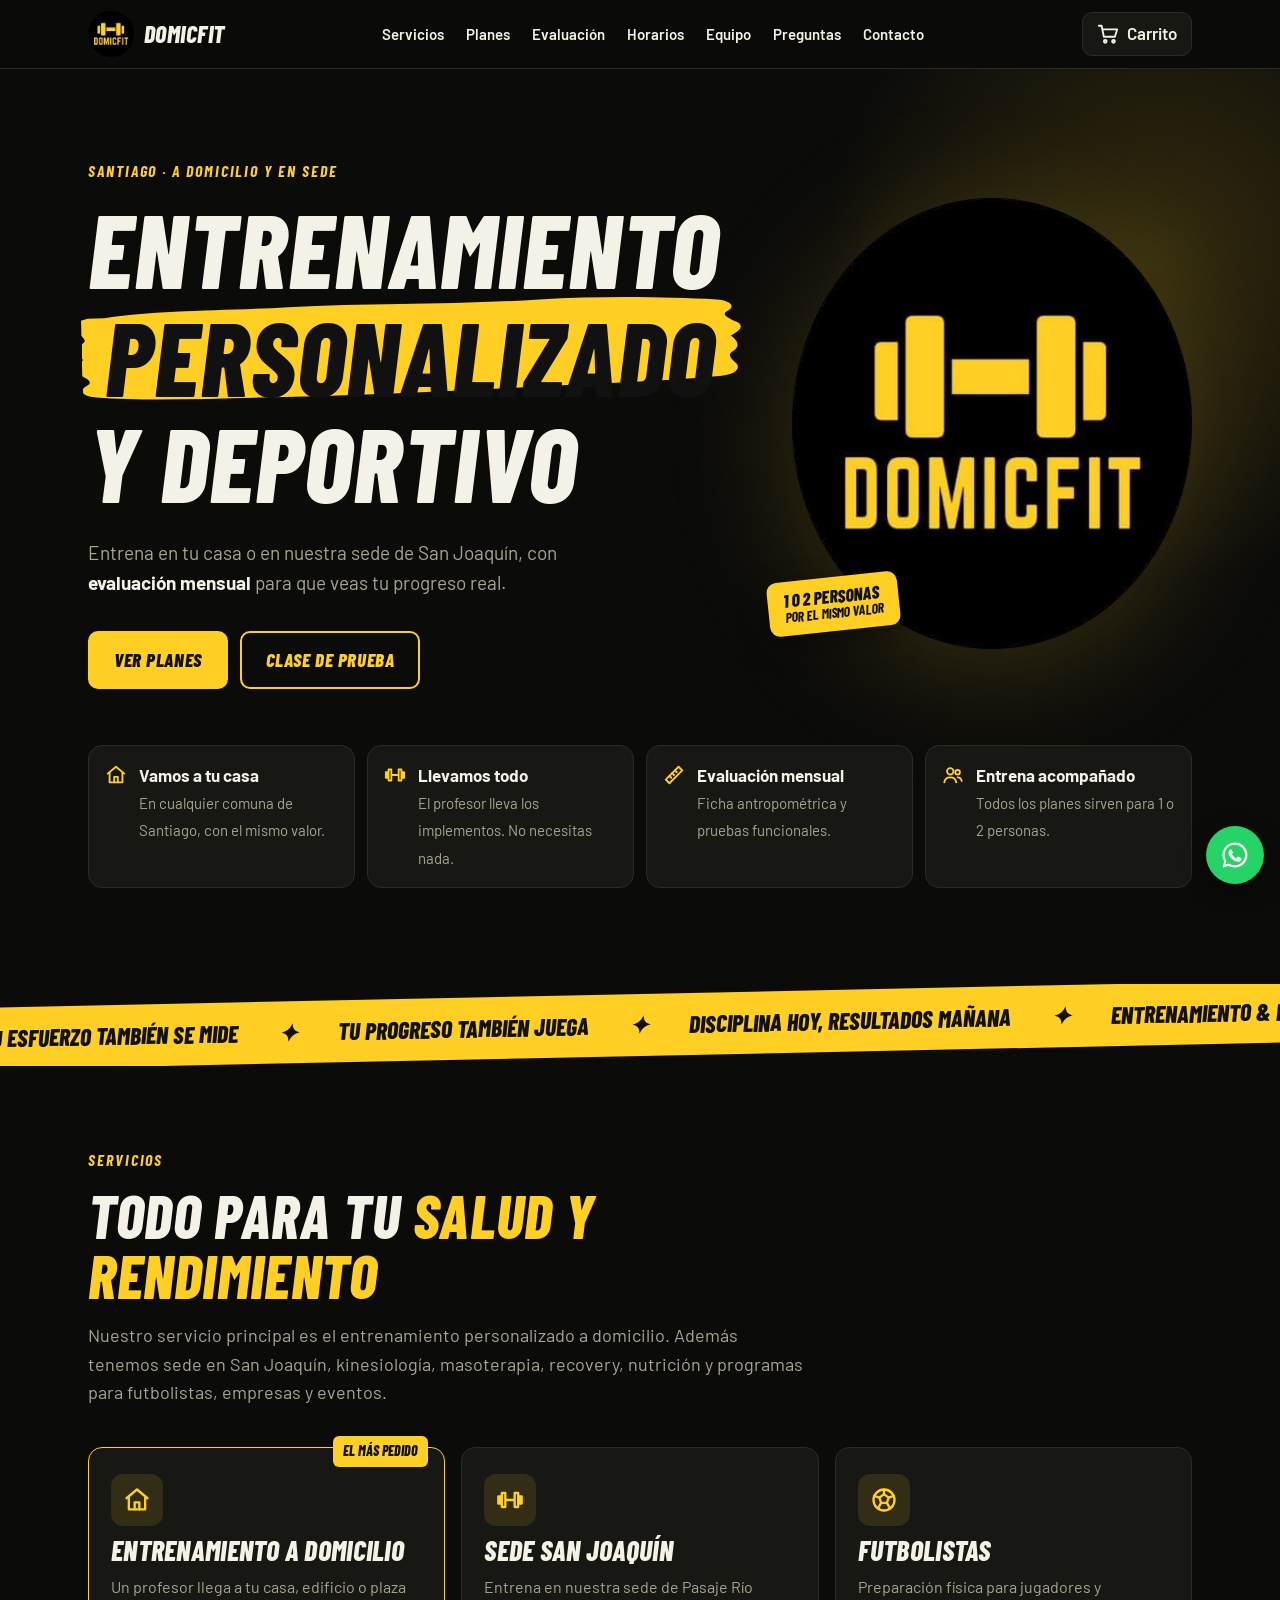
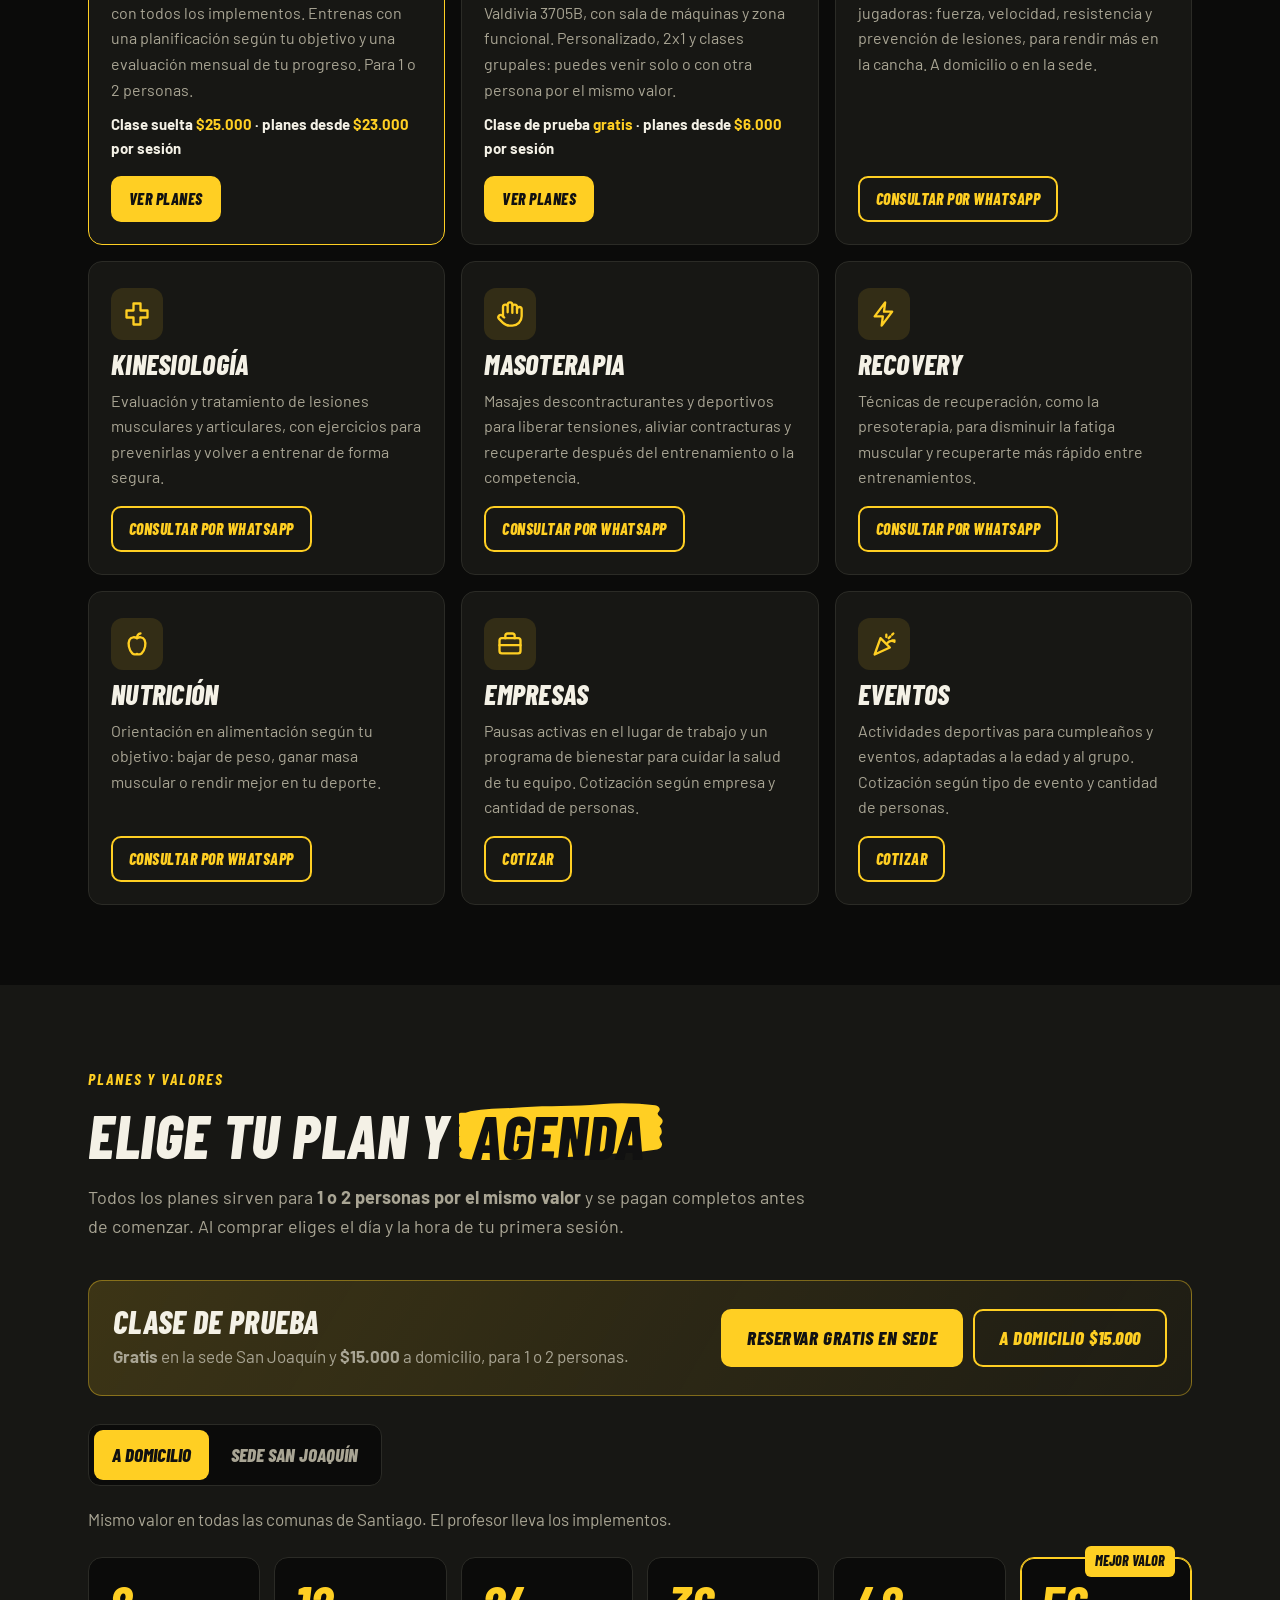
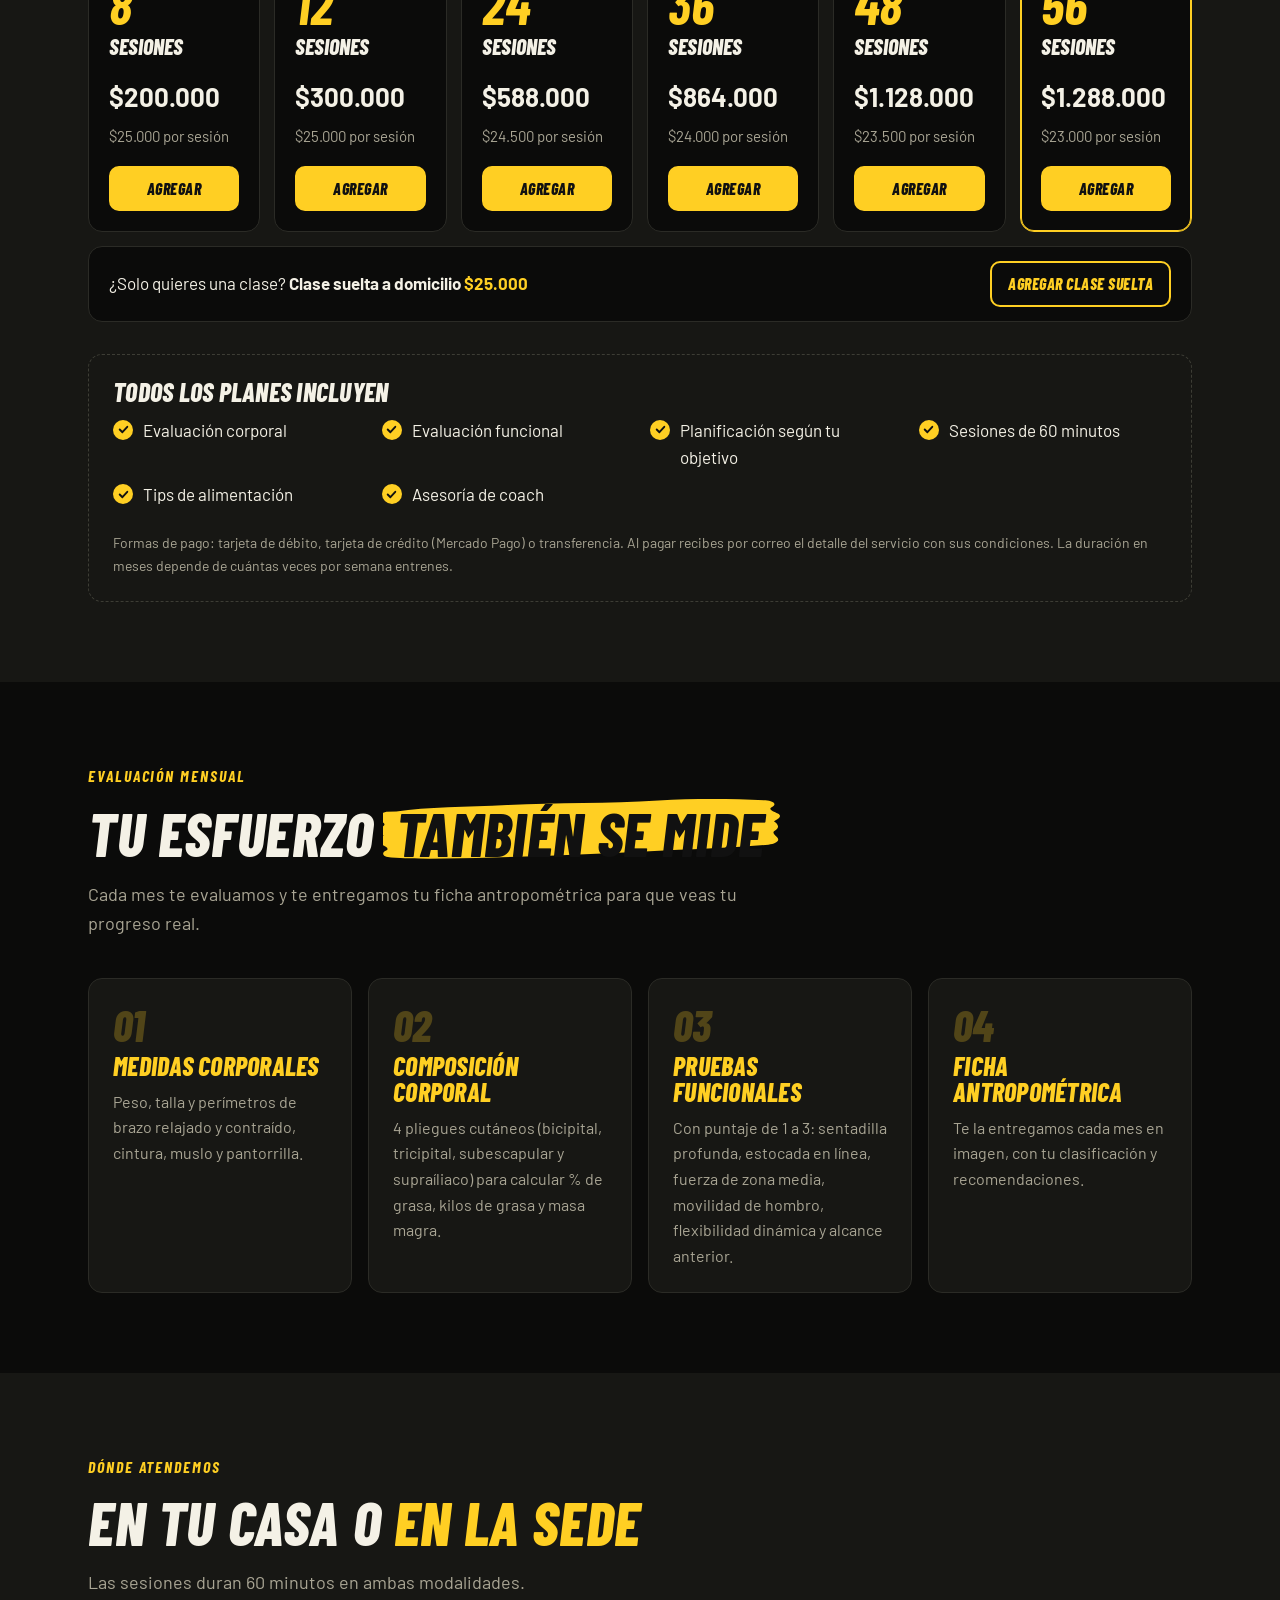
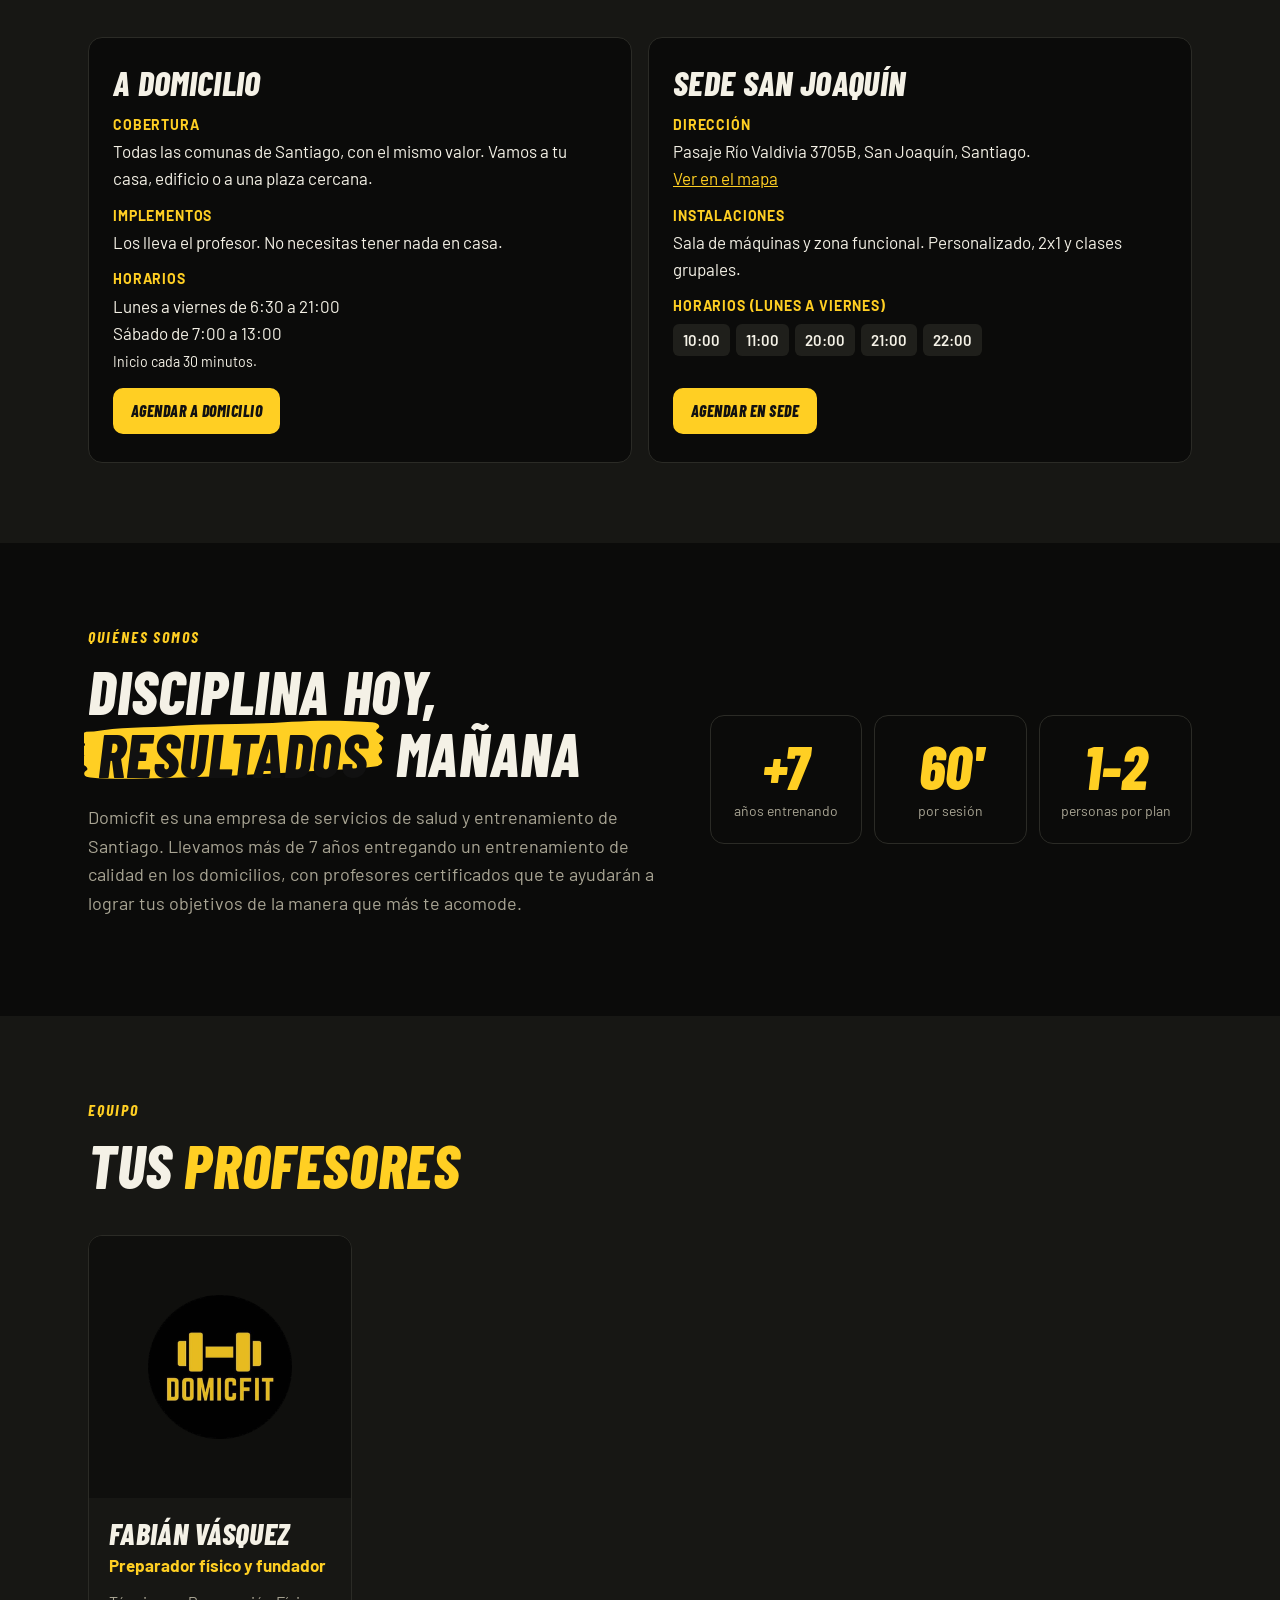
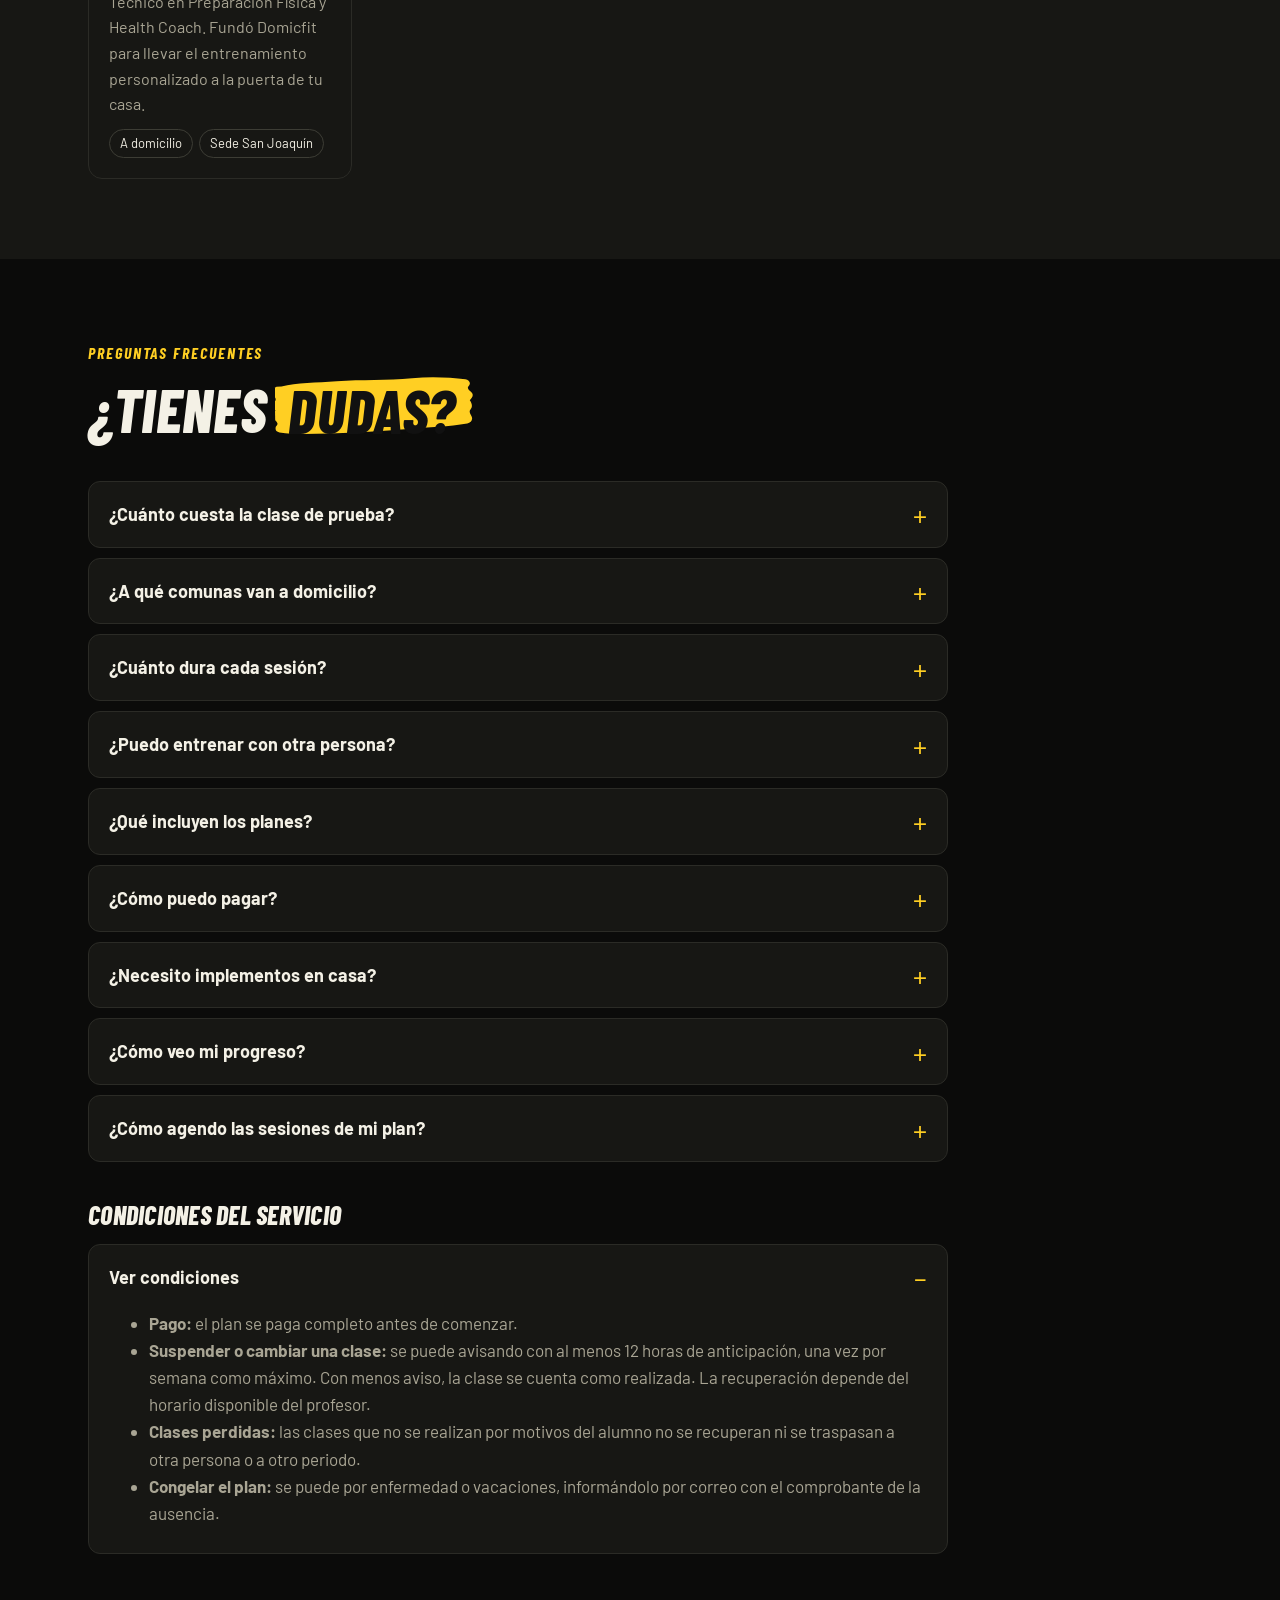
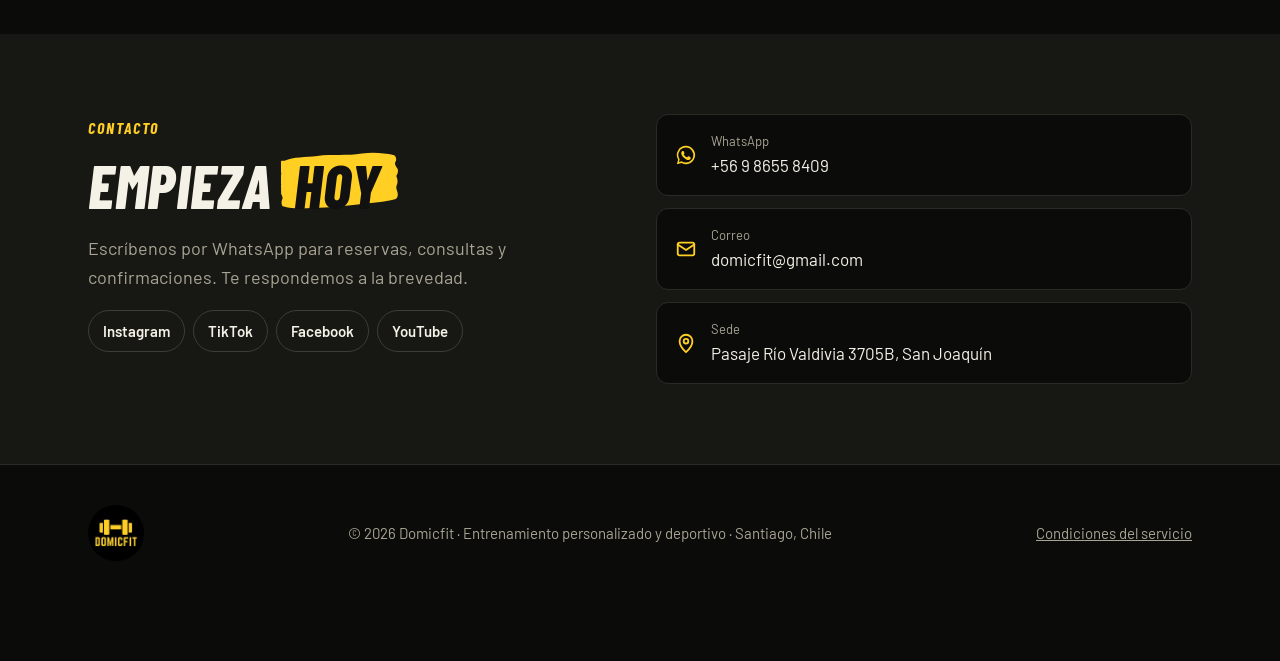
==== public/index.html @ 8cd6d562 "Página web de Domicfit con carrito, agenda y pagos - Página de una sección: servicios, planes y valo" ====
<!doctype html>
<html lang="es">
<head>
  <meta charset="utf-8">
  <meta name="viewport" content="width=device-width, initial-scale=1">
  <title>Domicfit | Entrenamiento personalizado a domicilio en Santiago</title>
  <meta name="description" content="Entrenamiento personalizado y deportivo a domicilio en todas las comunas de Santiago o en nuestra sede de San Joaquín. Planes para 1 o 2 personas con evaluación mensual.">
  <meta name="theme-color" content="#0B0B0A">
  <link rel="icon" type="image/png" href="assets/img/favicon.png">
  <link rel="apple-touch-icon" href="assets/img/apple-touch-icon.png">
  <meta property="og:type" content="website">
  <meta property="og:title" content="Domicfit | Entrenamiento personalizado y deportivo">
  <meta property="og:description" content="Entrena en tu casa o en nuestra sede de San Joaquín, con evaluación mensual para que veas tu progreso real.">
  <meta property="og:image" content="https://www.domicfit.cl/assets/img/logo-domicfit.png">
  <meta property="og:url" content="https://www.domicfit.cl/">
  <link rel="preconnect" href="https://fonts.googleapis.com">
  <link rel="preconnect" href="https://fonts.gstatic.com" crossorigin>
  <link href="https://fonts.googleapis.com/css2?family=Barlow+Condensed:ital,wght@1,700;1,800&family=Barlow:wght@400;500;600;700&display=swap" rel="stylesheet">
  <link rel="stylesheet" href="assets/css/styles.css">
</head>
<body>
<!-- Íconos -->
<svg width="0" height="0" style="position:absolute" aria-hidden="true">
  <defs>
    <symbol id="i-casa" viewBox="0 0 24 24" fill="none" stroke="currentColor" stroke-width="2" stroke-linecap="round" stroke-linejoin="round"><path d="M3 10.5 12 3l9 7.5"/><path d="M5 9v11h14V9"/><path d="M10 20v-6h4v6"/></symbol>
    <symbol id="i-sede" viewBox="0 0 24 24" fill="none" stroke="currentColor" stroke-width="2" stroke-linecap="round" stroke-linejoin="round"><path d="M2 9h2v6H2zM20 9h2v6h-2zM5 6h3v12H5zM16 6h3v12h-3zM8 12h8"/></symbol>
    <symbol id="i-balon" viewBox="0 0 24 24" fill="none" stroke="currentColor" stroke-width="2" stroke-linecap="round" stroke-linejoin="round"><circle cx="12" cy="12" r="9"/><path d="m12 7 4 3-1.5 4.5h-5L8 10z"/><path d="M12 3v4M16 10l4.5-1.5M14.5 14.5 17 19M9.5 14.5 7 19M8 10 3.5 8.5"/></symbol>
    <symbol id="i-kine" viewBox="0 0 24 24" fill="none" stroke="currentColor" stroke-width="2" stroke-linecap="round" stroke-linejoin="round"><path d="M9 3h6v6h6v6h-6v6H9v-6H3V9h6z"/></symbol>
    <symbol id="i-mano" viewBox="0 0 24 24" fill="none" stroke="currentColor" stroke-width="2" stroke-linecap="round" stroke-linejoin="round"><path d="M18 11V6a2 2 0 0 0-4 0v5M14 10V4a2 2 0 0 0-4 0v6M10 10.5V6a2 2 0 0 0-4 0v8"/><path d="M18 8a2 2 0 1 1 4 0v6a8 8 0 0 1-8 8h-2c-2.8 0-4.5-.9-6-2.4l-3.6-3.6a2 2 0 0 1 2.8-2.8L7 15"/></symbol>
    <symbol id="i-rayo" viewBox="0 0 24 24" fill="none" stroke="currentColor" stroke-width="2" stroke-linecap="round" stroke-linejoin="round"><path d="M13 2 4 14h7l-1 8 9-12h-7z"/></symbol>
    <symbol id="i-manzana" viewBox="0 0 24 24" fill="none" stroke="currentColor" stroke-width="2" stroke-linecap="round" stroke-linejoin="round"><path d="M12 7c-1.5-1-5-1.5-6.5 1.5S5 17 8 20c1.5 1.5 2.5 1 4 .5 1.5.5 2.5 1 4-.5 3-3 4-8.5 2.5-11.5S13.5 6 12 7z"/><path d="M12 7c0-2 1-4 3-4"/></symbol>
    <symbol id="i-maletin" viewBox="0 0 24 24" fill="none" stroke="currentColor" stroke-width="2" stroke-linecap="round" stroke-linejoin="round"><rect x="3" y="7" width="18" height="13" rx="2"/><path d="M8 7V5a2 2 0 0 1 2-2h4a2 2 0 0 1 2 2v2M3 13h18"/></symbol>
    <symbol id="i-fiesta" viewBox="0 0 24 24" fill="none" stroke="currentColor" stroke-width="2" stroke-linecap="round" stroke-linejoin="round"><path d="M4 21 9 7l8 8z"/><path d="M14 4v2M19 9h2M17.5 5.5 16 7M20 3l-1 1M15 11c2-2 4-2 6-1"/></symbol>
    <symbol id="i-regla" viewBox="0 0 24 24" fill="none" stroke="currentColor" stroke-width="2" stroke-linecap="round" stroke-linejoin="round"><path d="M3 17 17 3l4 4L7 21z"/><path d="m7 13 2 2M10 10l2 2M13 7l2 2"/></symbol>
    <symbol id="i-personas" viewBox="0 0 24 24" fill="none" stroke="currentColor" stroke-width="2" stroke-linecap="round" stroke-linejoin="round"><circle cx="9" cy="8" r="3.5"/><path d="M2.5 20c.5-3.5 3-5.5 6.5-5.5s6 2 6.5 5.5"/><circle cx="17" cy="9" r="2.5"/><path d="M17 14.5c2.5 0 4 1.5 4.5 4"/></symbol>
    <symbol id="i-carrito" viewBox="0 0 24 24" fill="none" stroke="currentColor" stroke-width="2" stroke-linecap="round" stroke-linejoin="round"><circle cx="9" cy="20" r="1.5"/><circle cx="18" cy="20" r="1.5"/><path d="M2 3h3l2.5 12h12L22 7H6"/></symbol>
    <symbol id="i-pin" viewBox="0 0 24 24" fill="none" stroke="currentColor" stroke-width="2" stroke-linecap="round" stroke-linejoin="round"><path d="M12 22s7-6.5 7-12a7 7 0 0 0-14 0c0 5.5 7 12 7 12z"/><circle cx="12" cy="10" r="2.5"/></symbol>
    <symbol id="i-correo" viewBox="0 0 24 24" fill="none" stroke="currentColor" stroke-width="2" stroke-linecap="round" stroke-linejoin="round"><rect x="3" y="5" width="18" height="14" rx="2"/><path d="m3 7 9 6 9-6"/></symbol>
    <symbol id="i-whatsapp" viewBox="0 0 24 24" fill="currentColor"><path d="M12 2a10 10 0 0 0-8.6 15.1L2 22l5-1.3A10 10 0 1 0 12 2zm0 18.2c-1.6 0-3.1-.4-4.4-1.2l-.3-.2-3 .8.8-2.9-.2-.3A8.2 8.2 0 1 1 12 20.2zm4.5-6.1c-.2-.1-1.5-.7-1.7-.8-.2-.1-.4-.1-.6.1l-.8 1c-.1.2-.3.2-.5.1a6.7 6.7 0 0 1-3.3-2.9c-.2-.4.2-.4.7-1.3.1-.2 0-.3 0-.4l-.8-1.8c-.2-.5-.4-.4-.6-.4h-.5c-.2 0-.4.1-.7.3-.2.3-.9.9-.9 2.2s.9 2.5 1 2.7c.1.2 1.8 2.8 4.4 3.9 1.6.7 2.3.8 3.1.6.5-.1 1.5-.6 1.7-1.2.2-.6.2-1.1.2-1.2-.1-.1-.3-.2-.5-.3z"/></symbol>
    <symbol id="i-menu" viewBox="0 0 24 24" fill="none" stroke="currentColor" stroke-width="2" stroke-linecap="round"><path d="M4 7h16M4 12h16M4 17h16"/></symbol>
  </defs>
</svg>

<header class="cabecera">
  <div class="contenedor cabecera__fila">
    <a href="#inicio" class="marca" aria-label="Domicfit, ir al inicio">
      <img src="assets/img/logo-domicfit-240.png" alt="" width="46" height="46">
      <span>DOMICFIT</span>
    </a>
    <nav class="menu" aria-label="Principal">
      <a href="#servicios">Servicios</a>
      <a href="#planes">Planes</a>
      <a href="#evaluacion">Evaluación</a>
      <a href="#horarios">Horarios</a>
      <a href="#equipo">Equipo</a>
      <a href="#preguntas">Preguntas</a>
      <a href="#contacto">Contacto</a>
    </nav>
    <div class="cabecera__acciones">
      <button class="boton-carrito" type="button" data-abrir-carrito aria-label="Abrir carrito">
        <svg class="icono"><use href="#i-carrito"/></svg>
        <span class="texto-carrito">Carrito</span>
        <span class="contador" data-contador hidden>0</span>
      </button>
      <button class="boton-menu" type="button" aria-label="Abrir menú" aria-expanded="false" aria-controls="menu-movil" data-boton-menu>
        <svg class="icono"><use href="#i-menu"/></svg>
      </button>
    </div>
  </div>
  <nav class="menu-movil" id="menu-movil" aria-label="Principal móvil">
    <a href="#servicios">Servicios</a>
    <a href="#planes">Planes y valores</a>
    <a href="#evaluacion">Evaluación mensual</a>
    <a href="#horarios">Dónde y horarios</a>
    <a href="#equipo">Equipo</a>
    <a href="#preguntas">Preguntas frecuentes</a>
    <a href="#contacto">Contacto</a>
  </nav>
</header>

<main>
  <!-- ============ PORTADA ============ -->
  <section class="portada" id="inicio">
    <div class="contenedor">
      <div class="portada__grid">
        <div>
          <span class="antetitulo">Santiago · A domicilio y en sede</span>
          <h1>
            <span class="linea">Entrenamiento</span>
            <span class="linea"><span class="pincel">personalizado</span></span>
            <span class="linea">y deportivo</span>
          </h1>
          <p class="portada__texto">Entrena en tu casa o en nuestra sede de San Joaquín, con <strong>evaluación mensual</strong> para que veas tu progreso real.</p>
          <div class="portada__botones">
            <a href="#planes" class="boton">Ver planes</a>
            <a href="#prueba" class="boton boton--borde">Clase de prueba</a>
          </div>
        </div>
        <div class="portada__logo">
          <img src="assets/img/logo-domicfit.png" alt="Logo Domicfit" width="451" height="451">
          <div class="portada__sello">1 o 2 personas<small>por el mismo valor</small></div>
        </div>
      </div>

      <div class="ventajas">
        <div class="ventaja"><svg class="icono"><use href="#i-casa"/></svg><div><strong>Vamos a tu casa</strong><span>En cualquier comuna de Santiago, con el mismo valor.</span></div></div>
        <div class="ventaja"><svg class="icono"><use href="#i-sede"/></svg><div><strong>Llevamos todo</strong><span>El profesor lleva los implementos. No necesitas nada.</span></div></div>
        <div class="ventaja"><svg class="icono"><use href="#i-regla"/></svg><div><strong>Evaluación mensual</strong><span>Ficha antropométrica y pruebas funcionales.</span></div></div>
        <div class="ventaja"><svg class="icono"><use href="#i-personas"/></svg><div><strong>Entrena acompañado</strong><span>Todos los planes sirven para 1 o 2 personas.</span></div></div>
      </div>
    </div>
  </section>

  <div class="cinta-envoltura" aria-hidden="true"><div class="cinta">
    <div class="cinta__pista">
      <span>Tu esfuerzo también se mide</span><span>Tu progreso también juega</span><span>Disciplina hoy, resultados mañana</span><span>Entrenamiento &amp; Recovery</span>
      <span>Tu esfuerzo también se mide</span><span>Tu progreso también juega</span><span>Disciplina hoy, resultados mañana</span><span>Entrenamiento &amp; Recovery</span>
    </div>
  </div></div>

  <!-- ============ SERVICIOS ============ -->
  <section class="seccion" id="servicios">
    <div class="contenedor">
      <div class="seccion__cabeza">
        <span class="antetitulo">Servicios</span>
        <h2>Todo para tu <span class="subrayado">salud y rendimiento</span></h2>
        <p>Nuestro servicio principal es el entrenamiento personalizado a domicilio. Además tenemos sede en San Joaquín, kinesiología, masoterapia, recovery, nutrición y programas para futbolistas, empresas y eventos.</p>
      </div>

      <div class="grid-servicios">
        <article class="servicio servicio--destacado">
          <span class="etiqueta">El más pedido</span>
          <div class="servicio__icono"><svg><use href="#i-casa"/></svg></div>
          <h3>Entrenamiento a domicilio</h3>
          <p>Un profesor llega a tu casa, edificio o plaza con todos los implementos. Entrenas con una planificación según tu objetivo y una evaluación mensual de tu progreso. Para 1 o 2 personas.</p>
          <div class="servicio__precio">Clase suelta <b>$25.000</b> · planes desde <b>$23.000</b> por sesión</div>
          <a href="#planes" class="boton boton--chico" data-ir-pestana="domicilio">Ver planes</a>
        </article>
        <article class="servicio">
          <div class="servicio__icono"><svg><use href="#i-sede"/></svg></div>
          <h3>Sede San Joaquín</h3>
          <p>Entrena en nuestra sede de Pasaje Río Valdivia 3705B, con sala de máquinas y zona funcional. Personalizado, 2x1 y clases grupales: puedes venir solo o con otra persona por el mismo valor.</p>
          <div class="servicio__precio">Clase de prueba <b>gratis</b> · planes desde <b>$6.000</b> por sesión</div>
          <a href="#planes" class="boton boton--chico" data-ir-pestana="sede">Ver planes</a>
        </article>
        <article class="servicio">
          <div class="servicio__icono"><svg><use href="#i-balon"/></svg></div>
          <h3>Futbolistas</h3>
          <p>Preparación física para jugadores y jugadoras: fuerza, velocidad, resistencia y prevención de lesiones, para rendir más en la cancha. A domicilio o en la sede.</p>
          <a class="boton boton--chico boton--borde" data-whatsapp="Hola Domicfit, quiero información del programa para futbolistas.">Consultar por WhatsApp</a>
        </article>
        <article class="servicio">
          <div class="servicio__icono"><svg><use href="#i-kine"/></svg></div>
          <h3>Kinesiología</h3>
          <p>Evaluación y tratamiento de lesiones musculares y articulares, con ejercicios para prevenirlas y volver a entrenar de forma segura.</p>
          <a class="boton boton--chico boton--borde" data-whatsapp="Hola Domicfit, quiero información sobre kinesiología.">Consultar por WhatsApp</a>
        </article>
        <article class="servicio">
          <div class="servicio__icono"><svg><use href="#i-mano"/></svg></div>
          <h3>Masoterapia</h3>
          <p>Masajes descontracturantes y deportivos para liberar tensiones, aliviar contracturas y recuperarte después del entrenamiento o la competencia.</p>
          <a class="boton boton--chico boton--borde" data-whatsapp="Hola Domicfit, quiero información sobre masoterapia.">Consultar por WhatsApp</a>
        </article>
        <article class="servicio">
          <div class="servicio__icono"><svg><use href="#i-rayo"/></svg></div>
          <h3>Recovery</h3>
          <p>Técnicas de recuperación, como la presoterapia, para disminuir la fatiga muscular y recuperarte más rápido entre entrenamientos.</p>
          <a class="boton boton--chico boton--borde" data-whatsapp="Hola Domicfit, quiero información sobre recovery y presoterapia.">Consultar por WhatsApp</a>
        </article>
        <article class="servicio">
          <div class="servicio__icono"><svg><use href="#i-manzana"/></svg></div>
          <h3>Nutrición</h3>
          <p>Orientación en alimentación según tu objetivo: bajar de peso, ganar masa muscular o rendir mejor en tu deporte.</p>
          <a class="boton boton--chico boton--borde" data-whatsapp="Hola Domicfit, quiero información sobre nutrición.">Consultar por WhatsApp</a>
        </article>
        <article class="servicio">
          <div class="servicio__icono"><svg><use href="#i-maletin"/></svg></div>
          <h3>Empresas</h3>
          <p>Pausas activas en el lugar de trabajo y un programa de bienestar para cuidar la salud de tu equipo. Cotización según empresa y cantidad de personas.</p>
          <a class="boton boton--chico boton--borde" data-whatsapp="Hola Domicfit, quiero cotizar pausas activas / programa de bienestar para mi empresa.">Cotizar</a>
        </article>
        <article class="servicio">
          <div class="servicio__icono"><svg><use href="#i-fiesta"/></svg></div>
          <h3>Eventos</h3>
          <p>Actividades deportivas para cumpleaños y eventos, adaptadas a la edad y al grupo. Cotización según tipo de evento y cantidad de personas.</p>
          <a class="boton boton--chico boton--borde" data-whatsapp="Hola Domicfit, quiero cotizar una actividad deportiva para un evento.">Cotizar</a>
        </article>
      </div>
    </div>
  </section>

  <!-- ============ PLANES ============ -->
  <section class="seccion seccion--alt" id="planes">
    <div class="contenedor">
      <div class="seccion__cabeza">
        <span class="antetitulo">Planes y valores</span>
        <h2>Elige tu plan y <span class="pincel">agenda</span></h2>
        <p>Todos los planes sirven para <strong>1 o 2 personas por el mismo valor</strong> y se pagan completos antes de comenzar. Al comprar eliges el día y la hora de tu primera sesión.</p>
      </div>

      <div class="prueba" id="prueba">
        <div>
          <h3>Clase de prueba</h3>
          <p><strong>Gratis</strong> en la sede San Joaquín y <strong>$15.000</strong> a domicilio, para 1 o 2 personas.</p>
        </div>
        <div class="prueba__botones">
          <button class="boton" type="button" data-prueba="prueba-sede">Reservar gratis en sede</button>
          <button class="boton boton--borde" type="button" data-prueba="prueba-domicilio">A domicilio $15.000</button>
        </div>
      </div>

      <div class="pestanas" role="tablist" aria-label="Modalidad">
        <button class="pestana" role="tab" id="tab-domicilio" aria-controls="planes-lista" aria-selected="true" data-pestana="domicilio">A domicilio</button>
        <button class="pestana" role="tab" id="tab-sede" aria-controls="planes-lista" aria-selected="false" data-pestana="sede">Sede San Joaquín</button>
      </div>
      <p class="planes__nota" data-nota-planes>Mismo valor en todas las comunas de Santiago. El profesor lleva los implementos.</p>
      <div class="grid-planes" id="planes-lista" role="tabpanel" aria-live="polite">
        <p class="nota">Cargando planes…</p>
      </div>
      <div class="suelta" data-suelta>
        <span>¿Solo quieres una clase? <strong>Clase suelta a domicilio</strong> <b>$25.000</b></span>
        <button type="button" class="boton boton--chico boton--borde" data-agregar="dom-1">Agregar clase suelta</button>
      </div>

      <div class="incluye">
        <div>
          <h3>Todos los planes incluyen</h3>
          <ul>
            <li>Evaluación corporal</li>
            <li>Evaluación funcional</li>
            <li>Planificación según tu objetivo</li>
            <li>Sesiones de 60 minutos</li>
            <li>Tips de alimentación</li>
            <li>Asesoría de coach</li>
          </ul>
        </div>
        <p class="nota">Formas de pago: tarjeta de débito, tarjeta de crédito (Mercado Pago) o transferencia. Al pagar recibes por correo el detalle del servicio con sus condiciones. La duración en meses depende de cuántas veces por semana entrenes.</p>
      </div>
    </div>
  </section>

  <!-- ============ EVALUACIÓN ============ -->
  <section class="seccion" id="evaluacion">
    <div class="contenedor">
      <div class="seccion__cabeza">
        <span class="antetitulo">Evaluación mensual</span>
        <h2>Tu esfuerzo <span class="pincel">también se mide</span></h2>
        <p>Cada mes te evaluamos y te entregamos tu ficha antropométrica para que veas tu progreso real.</p>
      </div>
      <div class="grid-evaluacion">
        <div class="bloque">
          <div class="numero">01</div>
          <h3>Medidas corporales</h3>
          <p>Peso, talla y perímetros de brazo relajado y contraído, cintura, muslo y pantorrilla.</p>
        </div>
        <div class="bloque">
          <div class="numero">02</div>
          <h3>Composición corporal</h3>
          <p>4 pliegues cutáneos (bicipital, tricipital, subescapular y supraíliaco) para calcular % de grasa, kilos de grasa y masa magra.</p>
        </div>
        <div class="bloque">
          <div class="numero">03</div>
          <h3>Pruebas funcionales</h3>
          <p>Con puntaje de 1 a 3: sentadilla profunda, estocada en línea, fuerza de zona media, movilidad de hombro, flexibilidad dinámica y alcance anterior.</p>
        </div>
        <div class="bloque">
          <div class="numero">04</div>
          <h3>Ficha antropométrica</h3>
          <p>Te la entregamos cada mes en imagen, con tu clasificación y recomendaciones.</p>
        </div>
      </div>
    </div>
  </section>

  <!-- ============ HORARIOS ============ -->
  <section class="seccion seccion--alt" id="horarios">
    <div class="contenedor">
      <div class="seccion__cabeza">
        <span class="antetitulo">Dónde atendemos</span>
        <h2>En tu casa o <span class="subrayado">en la sede</span></h2>
        <p>Las sesiones duran 60 minutos en ambas modalidades.</p>
      </div>
      <div class="grid-lugares">
        <article class="lugar">
          <h3>A domicilio</h3>
          <dl>
            <div><dt>Cobertura</dt><dd>Todas las comunas de Santiago, con el mismo valor. Vamos a tu casa, edificio o a una plaza cercana.</dd></div>
            <div><dt>Implementos</dt><dd>Los lleva el profesor. No necesitas tener nada en casa.</dd></div>
            <div><dt>Horarios</dt><dd>Lunes a viernes de 6:30 a 21:00<br>Sábado de 7:00 a 13:00<br><small>Inicio cada 30 minutos.</small></dd></div>
          </dl>
          <a href="#planes" class="boton boton--chico" data-ir-pestana="domicilio">Agendar a domicilio</a>
        </article>
        <article class="lugar">
          <h3>Sede San Joaquín</h3>
          <dl>
            <div><dt>Dirección</dt><dd>Pasaje Río Valdivia 3705B, San Joaquín, Santiago.<br><a href="https://www.google.com/maps/search/?api=1&query=Pasaje+R%C3%ADo+Valdivia+3705B%2C+San+Joaqu%C3%ADn%2C+Santiago" target="_blank" rel="noopener">Ver en el mapa</a></dd></div>
            <div><dt>Instalaciones</dt><dd>Sala de máquinas y zona funcional. Personalizado, 2x1 y clases grupales.</dd></div>
            <div><dt>Horarios (lunes a viernes)</dt><dd>
              <div class="horas"><span>10:00</span><span>11:00</span><span>20:00</span><span>21:00</span><span>22:00</span></div>
            </dd></div>
          </dl>
          <a href="#planes" class="boton boton--chico" data-ir-pestana="sede">Agendar en sede</a>
        </article>
      </div>
    </div>
  </section>

  <!-- ============ NOSOTROS ============ -->
  <section class="seccion" id="nosotros">
    <div class="contenedor nosotros">
      <div>
        <span class="antetitulo">Quiénes somos</span>
        <h2>Disciplina hoy, <span class="pincel">resultados</span> mañana</h2>
        <p>Domicfit es una empresa de servicios de salud y entrenamiento de Santiago. Llevamos más de 7 años entregando un entrenamiento de calidad en los domicilios, con profesores certificados que te ayudarán a lograr tus objetivos de la manera que más te acomode.</p>
      </div>
      <div class="cifras">
        <div class="cifra"><b>+7</b><span>años entrenando</span></div>
        <div class="cifra"><b>60'</b><span>por sesión</span></div>
        <div class="cifra"><b>1-2</b><span>personas por plan</span></div>
      </div>
    </div>
  </section>

  <!-- ============ EQUIPO ============ -->
  <section class="seccion seccion--alt" id="equipo">
    <div class="contenedor">
      <div class="seccion__cabeza">
        <span class="antetitulo">Equipo</span>
        <h2>Tus <span class="subrayado">profesores</span></h2>
      </div>
      <div class="grid-equipo" data-equipo></div>
    </div>
  </section>

  <!-- Galería: aparece sola cuando se agregan fotos en data/galeria.json -->
  <section class="seccion" id="galeria" hidden>
    <div class="contenedor">
      <div class="seccion__cabeza">
        <span class="antetitulo">Nuestros alumnos</span>
        <h2>Así <span class="pincel">entrenamos</span></h2>
      </div>
      <div class="galeria" data-galeria></div>
    </div>
  </section>

  <!-- Testimonios: aparece solo cuando hay opiniones en data/testimonios.json -->
  <section class="seccion seccion--alt" id="testimonios" hidden>
    <div class="contenedor">
      <div class="seccion__cabeza">
        <span class="antetitulo">Opiniones</span>
        <h2>Lo que dicen <span class="subrayado">nuestros alumnos</span></h2>
      </div>
      <div class="grid-testimonios" data-testimonios></div>
    </div>
  </section>

  <!-- ============ PREGUNTAS ============ -->
  <section class="seccion" id="preguntas">
    <div class="contenedor">
      <div class="seccion__cabeza">
        <span class="antetitulo">Preguntas frecuentes</span>
        <h2>¿Tienes <span class="pincel">dudas?</span></h2>
      </div>
      <div class="faq">
        <details><summary>¿Cuánto cuesta la clase de prueba?</summary><div><p>Es gratis en la sede San Joaquín y cuesta $15.000 a domicilio, para 1 o 2 personas.</p></div></details>
        <details><summary>¿A qué comunas van a domicilio?</summary><div><p>A todas las comunas de Santiago, con el mismo valor.</p></div></details>
        <details><summary>¿Cuánto dura cada sesión?</summary><div><p>60 minutos.</p></div></details>
        <details><summary>¿Puedo entrenar con otra persona?</summary><div><p>Sí. Todos los planes sirven para 1 o 2 personas, por el mismo valor.</p></div></details>
        <details><summary>¿Qué incluyen los planes?</summary><div><p>Evaluación corporal y funcional, planificación según tu objetivo, sesiones de 60 minutos, tips de alimentación y asesoría de coach.</p></div></details>
        <details><summary>¿Cómo puedo pagar?</summary><div><p>Con tarjeta de débito o crédito a través de Mercado Pago, o por transferencia.</p></div></details>
        <details><summary>¿Necesito implementos en casa?</summary><div><p>No. Cada profesor lleva los implementos necesarios.</p></div></details>
        <details><summary>¿Cómo veo mi progreso?</summary><div><p>Te evaluamos cada mes y te enviamos tu ficha antropométrica.</p></div></details>
        <details><summary>¿Cómo agendo las sesiones de mi plan?</summary><div><p>Al comprar eliges el día y la hora de tu primera sesión. Las siguientes las coordinamos contigo por WhatsApp según cuántas veces por semana quieras entrenar.</p></div></details>
      </div>

      <div class="condiciones" id="condiciones">
        <h3>Condiciones del servicio</h3>
        <div class="faq" style="margin-top:16px">
          <details open><summary>Ver condiciones</summary><div><ul>
            <li><strong>Pago:</strong> el plan se paga completo antes de comenzar.</li>
            <li><strong>Suspender o cambiar una clase:</strong> se puede avisando con al menos 12 horas de anticipación, una vez por semana como máximo. Con menos aviso, la clase se cuenta como realizada. La recuperación depende del horario disponible del profesor.</li>
            <li><strong>Clases perdidas:</strong> las clases que no se realizan por motivos del alumno no se recuperan ni se traspasan a otra persona o a otro periodo.</li>
            <li><strong>Congelar el plan:</strong> se puede por enfermedad o vacaciones, informándolo por correo con el comprobante de la ausencia.</li>
          </ul></div></details>
        </div>
      </div>
    </div>
  </section>

  <!-- ============ CONTACTO ============ -->
  <section class="seccion seccion--alt" id="contacto">
    <div class="contenedor contacto">
      <div>
        <span class="antetitulo">Contacto</span>
        <h2>Empieza <span class="pincel">hoy</span></h2>
        <p style="color:var(--gris);font-size:18px">Escríbenos por WhatsApp para reservas, consultas y confirmaciones. Te respondemos a la brevedad.</p>
        <div class="redes" aria-label="Redes sociales">
          <a href="https://www.instagram.com/domicfit/" target="_blank" rel="noopener">Instagram</a>
          <a href="https://www.tiktok.com/@domicfit" target="_blank" rel="noopener">TikTok</a>
          <a href="https://www.facebook.com/domicfit" target="_blank" rel="noopener">Facebook</a>
          <a href="https://www.youtube.com/@domicfit" target="_blank" rel="noopener">YouTube</a>
        </div>
      </div>
      <div class="contacto__datos">
        <a class="dato" data-whatsapp="Hola Domicfit, quiero más información."><svg class="icono"><use href="#i-whatsapp"/></svg><div><small>WhatsApp</small>+56 9 8655 8409</div></a>
        <a class="dato" href="mailto:domicfit@gmail.com"><svg class="icono"><use href="#i-correo"/></svg><div><small>Correo</small>domicfit@gmail.com</div></a>
        <a class="dato" href="https://www.google.com/maps/search/?api=1&query=Pasaje+R%C3%ADo+Valdivia+3705B%2C+San+Joaqu%C3%ADn%2C+Santiago" target="_blank" rel="noopener"><svg class="icono"><use href="#i-pin"/></svg><div><small>Sede</small>Pasaje Río Valdivia 3705B, San Joaquín</div></a>
      </div>
    </div>
  </section>
</main>

<footer class="pie">
  <div class="contenedor pie__fila">
    <img src="assets/img/logo-domicfit-240.png" alt="Domicfit" width="56" height="56">
    <span>© <span data-anio></span> Domicfit · Entrenamiento personalizado y deportivo · Santiago, Chile</span>
    <a href="#condiciones">Condiciones del servicio</a>
  </div>
</footer>

<a class="whatsapp-flotante" data-whatsapp="Hola Domicfit, quiero más información." aria-label="Escríbenos por WhatsApp"><svg><use href="#i-whatsapp"/></svg></a>

<!-- ============ CARRITO ============ -->
<div class="velo" data-velo></div>
<aside class="carrito" aria-label="Carrito" aria-hidden="true" data-carrito>
  <div class="carrito__cabeza">
    <h2>Tu carrito</h2>
    <button class="cerrar" type="button" data-cerrar-carrito aria-label="Cerrar carrito">✕</button>
  </div>
  <div class="carrito__lista" data-carrito-lista></div>
  <div class="carrito__pie">
    <div class="total"><span>Total</span><b data-carrito-total>$0</b></div>
    <p class="nota">En el siguiente paso eliges el día y la hora de tu primera sesión.</p>
    <a href="reservar.html" class="boton boton--bloque" data-ir-reservar>Continuar con la reserva</a>
  </div>
</aside>
<div class="toast" role="status" aria-live="polite" data-toast></div>

<script src="assets/js/comun.js"></script>
<script src="assets/js/inicio.js"></script>
</body>
</html>
---- public/assets/css/styles.css ----
/* ============ Domicfit ============ */
:root {
  --fondo: #0B0B0A;
  --tarjeta: #171714;
  --tarjeta-2: #1f1f1b;
  --amarillo: #FFCF23;
  --amarillo-osc: #e6b800;
  --texto: #F4F1E6;
  --gris: #A9A594;
  --borde: #2b2b26;
  --exito: #3ccf73;
  --error: #ff7b6e;
  --radio: 14px;
  --ancho: 1160px;
  --titulo: "Barlow Condensed", "Arial Narrow", sans-serif;
  --cuerpo: "Barlow", system-ui, -apple-system, "Segoe UI", sans-serif;
  color-scheme: dark;
}

* { box-sizing: border-box; }
[hidden] { display: none !important; }
html { scroll-behavior: smooth; scroll-padding-top: 76px; }
html, body { overflow-x: clip; }
body { margin: 0; background: var(--fondo); color: var(--texto); font: 17px/1.6 var(--cuerpo); -webkit-font-smoothing: antialiased; }
img { max-width: 100%; display: block; }
a { color: var(--amarillo); }
button { font: inherit; }
:focus-visible { outline: 3px solid var(--amarillo); outline-offset: 3px; }

h1, h2, h3, .titulo {
  font-family: var(--titulo);
  font-weight: 800;
  font-style: italic;
  text-transform: uppercase;
  line-height: 1;
  letter-spacing: .01em;
  margin: 0;
}
h2 { font-size: clamp(36px, 6vw, 60px); }
h3 { font-size: 26px; }

.contenedor { width: 100%; max-width: var(--ancho); margin: 0 auto; padding: 0 16px; }
@media (min-width: 720px) { .contenedor { padding: 0 28px; } }
.seccion { padding: 80px 0; }
.seccion--alt { background: var(--tarjeta); }
.seccion__cabeza { margin-bottom: 40px; max-width: 720px; }
.seccion__cabeza p { color: var(--gris); margin: 16px 0 0; font-size: 18px; }
.antetitulo { display: inline-block; font-family: var(--titulo); font-style: italic; font-weight: 700; text-transform: uppercase; letter-spacing: .12em; color: var(--amarillo); font-size: 16px; margin-bottom: 12px; }

/* Trazo de pincel detrás de una palabra */
.pincel { position: relative; z-index: 0; display: inline-block; color: #111; padding: .04em .22em .02em .12em; margin: 0 .04em; white-space: nowrap; }
.pincel::before { content: ""; position: absolute; inset: -.04em -.12em -.06em -.1em; background: url("../img/pincel.svg") center / 100% 100% no-repeat; z-index: -1; transform: rotate(-1.2deg); }
.subrayado { color: var(--amarillo); }

/* Botones */
.boton { display: inline-flex; align-items: center; justify-content: center; gap: 8px; min-height: 48px; padding: 12px 24px; border-radius: 10px; border: 2px solid var(--amarillo); background: var(--amarillo); color: #111; font-family: var(--titulo); font-weight: 800; font-style: italic; text-transform: uppercase; font-size: 19px; letter-spacing: .03em; text-decoration: none; cursor: pointer; transition: transform .15s, background .15s; }
.boton:hover { background: var(--amarillo-osc); border-color: var(--amarillo-osc); transform: translateY(-1px); }
.boton--borde { background: transparent; color: var(--amarillo); }
.boton--borde:hover { background: rgba(255, 207, 35, .1); }
.boton--chico { min-height: 40px; padding: 8px 16px; font-size: 16px; }
.boton--bloque { width: 100%; }
.boton[disabled] { opacity: .5; cursor: not-allowed; transform: none; }
.icono { width: 22px; height: 22px; flex: none; }

/* ============ Encabezado ============ */
.cabecera { position: sticky; top: 0; z-index: 50; background: rgba(11, 11, 10, .92); backdrop-filter: blur(10px); border-bottom: 1px solid var(--borde); }
.cabecera__fila { display: flex; align-items: center; justify-content: space-between; gap: 16px; height: 68px; }
.marca { display: flex; align-items: center; gap: 10px; text-decoration: none; color: var(--texto); }
.marca img { width: 46px; height: 46px; }
.marca span { font-family: var(--titulo); font-weight: 800; font-style: italic; font-size: 24px; letter-spacing: .02em; }
.menu { display: none; gap: 22px; }
.menu a { color: var(--texto); text-decoration: none; font-weight: 600; font-size: 15px; }
.menu a:hover { color: var(--amarillo); }
.cabecera__acciones { display: flex; align-items: center; gap: 8px; }
.boton-carrito { position: relative; display: inline-flex; align-items: center; gap: 8px; height: 44px; padding: 0 14px; border-radius: 10px; border: 1px solid var(--borde); background: var(--tarjeta); color: var(--texto); cursor: pointer; font-weight: 600; }
.boton-carrito:hover { border-color: var(--amarillo); }
.contador { min-width: 22px; height: 22px; padding: 0 6px; border-radius: 99px; background: var(--amarillo); color: #111; font-size: 13px; font-weight: 800; display: inline-grid; place-items: center; }
.contador[hidden] { display: none; }
.boton-menu { width: 44px; height: 44px; border-radius: 10px; border: 1px solid var(--borde); background: var(--tarjeta); color: var(--texto); cursor: pointer; display: grid; place-items: center; }
.menu-movil { display: none; border-top: 1px solid var(--borde); padding: 8px 16px 16px; }
.menu-movil.abierto { display: grid; }
.menu-movil a { padding: 12px 0; color: var(--texto); text-decoration: none; font-weight: 600; border-bottom: 1px solid var(--borde); }
@media (min-width: 1000px) {
  .menu { display: flex; }
  .boton-menu, .menu-movil, .menu-movil.abierto { display: none; }
}
@media (max-width: 420px) { .marca span { display: none; } .boton-carrito .texto-carrito { display: none; } }

/* ============ Portada ============ */
.portada { position: relative; overflow: hidden; padding: 64px 0 72px; }
.portada::before { content: ""; position: absolute; width: 760px; height: 760px; right: -260px; top: -200px; background: radial-gradient(circle, rgba(255, 207, 35, .16), transparent 62%); pointer-events: none; }
.portada__grid { position: relative; display: grid; gap: 40px; align-items: center; }
.portada h1 { font-size: clamp(48px, 9.5vw, 104px); }
.portada h1 .linea { display: block; }
.portada__texto { font-size: 19px; color: var(--gris); max-width: 560px; margin: 24px 0 32px; }
.portada__texto strong { color: var(--texto); }
.portada__botones { display: flex; flex-wrap: wrap; gap: 12px; }
.portada__logo { position: relative; justify-self: center; width: min(62vw, 400px); }
.portada__logo img { width: 100%; filter: drop-shadow(0 20px 60px rgba(255, 207, 35, .18)); }
.portada__sello { position: absolute; bottom: 4%; left: -6%; background: var(--amarillo); color: #111; font-family: var(--titulo); font-weight: 800; font-style: italic; text-transform: uppercase; padding: 10px 16px; border-radius: 10px; transform: rotate(-6deg); font-size: 18px; line-height: 1.05; box-shadow: 0 10px 30px rgba(0,0,0,.4); }
.portada__sello small { display: block; font-size: 14px; font-weight: 700; }
.ventajas { position: relative; display: grid; grid-template-columns: repeat(auto-fit, minmax(220px, 1fr)); gap: 12px; margin-top: 56px; }
.ventaja { display: flex; gap: 12px; align-items: flex-start; padding: 16px; background: var(--tarjeta); border: 1px solid var(--borde); border-radius: var(--radio); }
.ventaja .icono { color: var(--amarillo); margin-top: 2px; }
.ventaja strong { display: block; }
.ventaja span { color: var(--gris); font-size: 15px; }
@media (min-width: 900px) {
  .portada { padding: 88px 0 96px; }
  .portada__grid { grid-template-columns: 1.25fr .75fr; }
}

/* Cinta de frases */
.cinta-envoltura { overflow: hidden; padding: 10px 0; }
.cinta { background: var(--amarillo); color: #111; overflow: hidden; transform: rotate(-1.2deg); margin: 0 -20px; }
.cinta__pista { display: flex; gap: 40px; width: max-content; padding: 12px 0; animation: deslizar 32s linear infinite; font-family: var(--titulo); font-weight: 800; font-style: italic; text-transform: uppercase; font-size: 24px; white-space: nowrap; }
.cinta__pista span::after { content: "✦"; margin-left: 40px; }
@keyframes deslizar { to { transform: translateX(-50%); } }
@media (prefers-reduced-motion: reduce) { .cinta__pista { animation: none; } html { scroll-behavior: auto; } }

/* ============ Servicios ============ */
.grid-servicios { display: grid; grid-template-columns: repeat(auto-fill, minmax(280px, 1fr)); gap: 16px; }
.servicio { position: relative; display: flex; flex-direction: column; gap: 10px; padding: 26px 22px 22px; background: var(--tarjeta); border: 1px solid var(--borde); border-radius: var(--radio); transition: border-color .2s, transform .2s; }
.seccion--alt .servicio { background: var(--fondo); }
.servicio:hover { border-color: rgba(255, 207, 35, .5); transform: translateY(-2px); }
.servicio--destacado { border-color: var(--amarillo); }
.servicio__icono { width: 52px; height: 52px; border-radius: 12px; background: rgba(255, 207, 35, .12); color: var(--amarillo); display: grid; place-items: center; }
.servicio__icono svg { width: 28px; height: 28px; }
.servicio h3 { font-size: 28px; }
.servicio p { margin: 0; color: var(--gris); font-size: 16px; flex: 1; }
.servicio__precio { color: var(--texto); font-weight: 700; font-size: 15px; }
.servicio__precio b { color: var(--amarillo); }
.etiqueta { position: absolute; top: -12px; right: 16px; background: var(--amarillo); color: #111; font-family: var(--titulo); font-weight: 800; font-style: italic; text-transform: uppercase; font-size: 14px; padding: 4px 10px; border-radius: 6px; }
.servicio .boton { align-self: flex-start; margin-top: 6px; }

/* ============ Planes ============ */
.pestanas { display: inline-flex; padding: 5px; gap: 4px; background: var(--fondo); border: 1px solid var(--borde); border-radius: 12px; margin-bottom: 20px; flex-wrap: wrap; }
.pestana { border: 0; background: transparent; color: var(--gris); padding: 10px 18px; border-radius: 9px; cursor: pointer; font-family: var(--titulo); font-weight: 800; font-style: italic; text-transform: uppercase; font-size: 19px; }
.pestana[aria-selected="true"] { background: var(--amarillo); color: #111; }
.planes__nota { color: var(--gris); margin: 0 0 24px; }
.grid-planes { display: grid; grid-template-columns: repeat(auto-fit, minmax(160px, 1fr)); gap: 14px; }
@media (max-width: 400px) { .grid-planes { grid-template-columns: 1fr 1fr; gap: 10px; } .plan { padding: 18px 14px 14px; } .plan__sesiones b { font-size: 44px; } .plan__precio { font-size: 22px; } }
.suelta { display: flex; flex-wrap: wrap; align-items: center; justify-content: space-between; gap: 12px; margin-top: 14px; padding: 14px 20px; border: 1px solid var(--borde); border-radius: var(--radio); background: var(--fondo); }
.suelta b { color: var(--amarillo); }
.plan { position: relative; display: flex; flex-direction: column; gap: 6px; padding: 22px 20px 20px; background: var(--fondo); border: 1px solid var(--borde); border-radius: var(--radio); }
.plan--mejor { border-color: var(--amarillo); box-shadow: 0 0 0 1px var(--amarillo) inset; }
.plan__sesiones { font-family: var(--titulo); font-weight: 800; font-style: italic; text-transform: uppercase; font-size: 22px; }
.plan__sesiones b { font-size: 54px; color: var(--amarillo); line-height: .9; display: block; }
.plan__precio { font-size: 26px; font-weight: 700; margin-top: 6px; }
.plan__por { color: var(--gris); font-size: 15px; margin-bottom: 12px; }
.plan .boton { margin-top: auto; }
.plan .boton.agregado { background: transparent; color: var(--amarillo); }
.incluye { margin-top: 32px; display: grid; gap: 24px; padding: 24px; border-radius: var(--radio); border: 1px dashed #3d3d35; }
.incluye ul { list-style: none; padding: 0; margin: 12px 0 0; display: grid; grid-template-columns: repeat(auto-fit, minmax(220px, 1fr)); gap: 10px 20px; }
.incluye li { display: flex; gap: 10px; align-items: flex-start; }
.incluye li::before { content: ""; flex: none; width: 20px; height: 20px; margin-top: 3px; border-radius: 50%; background: var(--amarillo) url("data:image/svg+xml,%3Csvg xmlns='http://www.w3.org/2000/svg' viewBox='0 0 24 24' fill='none' stroke='%23111' stroke-width='3.5' stroke-linecap='round' stroke-linejoin='round'%3E%3Cpath d='M5 12l5 5L19 7'/%3E%3C/svg%3E") center / 13px no-repeat; }
.prueba { display: grid; gap: 16px; align-items: center; padding: 24px; border-radius: var(--radio); background: linear-gradient(120deg, rgba(255,207,35,.16), rgba(255,207,35,.03)); border: 1px solid rgba(255,207,35,.4); margin-bottom: 28px; }
.prueba h3 { font-size: 32px; }
.prueba p { margin: 6px 0 0; color: var(--gris); }
.prueba__botones { display: flex; flex-wrap: wrap; gap: 10px; }
@media (min-width: 860px) { .prueba { grid-template-columns: 1fr auto; } }

/* ============ Evaluación ============ */
.grid-evaluacion { display: grid; gap: 16px; grid-template-columns: repeat(auto-fit, minmax(240px, 1fr)); }
.bloque { padding: 24px; background: var(--tarjeta); border: 1px solid var(--borde); border-radius: var(--radio); }
.bloque h3 { color: var(--amarillo); margin-bottom: 10px; }
.bloque p, .bloque li { color: var(--gris); font-size: 16px; }
.bloque p { margin: 0; }
.bloque ul { margin: 0; padding-left: 18px; }
.numero { font-family: var(--titulo); font-style: italic; font-weight: 800; font-size: 44px; color: rgba(255, 207, 35, .25); line-height: 1; margin-bottom: 6px; }

/* ============ Horarios ============ */
.grid-lugares { display: grid; gap: 16px; grid-template-columns: repeat(auto-fit, minmax(300px, 1fr)); }
.lugar { padding: 28px 24px; background: var(--fondo); border: 1px solid var(--borde); border-radius: var(--radio); display: flex; flex-direction: column; gap: 14px; }
.lugar h3 { font-size: 34px; }
.lugar dl { margin: 0; display: grid; gap: 12px; }
.lugar dt { font-weight: 700; color: var(--amarillo); font-size: 14px; text-transform: uppercase; letter-spacing: .06em; }
.lugar dd { margin: 2px 0 0; }
.horas { display: flex; flex-wrap: wrap; gap: 6px; margin-top: 6px; }
.horas span { padding: 4px 10px; border-radius: 6px; background: var(--tarjeta-2); font-weight: 600; font-size: 15px; }
.lugar .boton { align-self: flex-start; margin-top: auto; }

/* ============ Equipo ============ */
.grid-equipo { display: grid; gap: 16px; grid-template-columns: repeat(auto-fill, minmax(260px, 1fr)); }
.profe { background: var(--tarjeta); border: 1px solid var(--borde); border-radius: var(--radio); overflow: hidden; }
.profe__foto { aspect-ratio: 1; background: #0f0f0d; display: grid; place-items: center; }
.profe__foto img { width: 100%; height: 100%; object-fit: cover; }
.profe__foto img.sin-foto { width: 55%; height: auto; opacity: .9; }
.profe__datos { padding: 20px; }
.profe__datos h3 { font-size: 30px; }
.profe__cargo { color: var(--amarillo); font-weight: 700; margin: 4px 0 10px; }
.profe__datos p { color: var(--gris); margin: 0 0 10px; font-size: 16px; }
.profe__datos ul { margin: 0; padding-left: 18px; color: var(--gris); font-size: 15px; }
.chips { display: flex; flex-wrap: wrap; gap: 6px; margin-top: 12px; }
.chips span { font-size: 13px; padding: 3px 10px; border-radius: 99px; border: 1px solid #3d3d35; color: var(--texto); }

/* ============ Nosotros ============ */
.nosotros { display: grid; gap: 32px; align-items: center; }
.nosotros p { color: var(--gris); font-size: 18px; }
.cifras { display: grid; grid-template-columns: repeat(3, 1fr); gap: 12px; }
.cifra { text-align: center; padding: 20px 8px; background: var(--fondo); border: 1px solid var(--borde); border-radius: var(--radio); }
.cifra b { display: block; font-family: var(--titulo); font-style: italic; font-weight: 800; font-size: clamp(40px, 7vw, 60px); color: var(--amarillo); line-height: 1; }
.cifra span { color: var(--gris); font-size: 14px; }
@media (min-width: 900px) { .nosotros { grid-template-columns: 1.1fr .9fr; } }

/* ============ Galería y testimonios ============ */
.galeria { display: grid; gap: 10px; grid-template-columns: repeat(auto-fill, minmax(220px, 1fr)); }
.galeria img { width: 100%; aspect-ratio: 4 / 5; object-fit: cover; border-radius: 12px; }
.grid-testimonios { display: grid; gap: 16px; grid-template-columns: repeat(auto-fill, minmax(280px, 1fr)); }
.testimonio { margin: 0; padding: 24px; background: var(--fondo); border: 1px solid var(--borde); border-radius: var(--radio); }
.testimonio blockquote { margin: 0 0 14px; font-size: 17px; }
.testimonio blockquote::before { content: "“"; display: block; font-family: var(--titulo); font-size: 64px; line-height: .6; color: var(--amarillo); }
.testimonio figcaption { color: var(--gris); font-size: 15px; }
.testimonio figcaption b { color: var(--texto); }

/* ============ Preguntas ============ */
.faq { display: grid; gap: 10px; max-width: 860px; }
.faq details { background: var(--tarjeta); border: 1px solid var(--borde); border-radius: 12px; }
.faq summary { cursor: pointer; list-style: none; padding: 18px 52px 18px 20px; position: relative; font-weight: 700; font-size: 18px; }
.faq summary::-webkit-details-marker { display: none; }
.faq summary::after { content: "+"; position: absolute; right: 20px; top: 50%; transform: translateY(-50%); color: var(--amarillo); font-size: 28px; font-weight: 400; }
.faq details[open] summary::after { content: "–"; }
.faq details > div { padding: 0 20px 18px; color: var(--gris); }
.faq details > div p, .faq details > div ul { margin: 0 0 8px; }
.condiciones { margin-top: 40px; }

/* ============ Contacto ============ */
.contacto { display: grid; gap: 32px; align-items: start; }
.contacto__datos { display: grid; gap: 12px; }
.dato { display: flex; gap: 14px; align-items: center; padding: 16px 18px; background: var(--fondo); border: 1px solid var(--borde); border-radius: 12px; color: var(--texto); text-decoration: none; }
a.dato:hover { border-color: var(--amarillo); }
.dato .icono { color: var(--amarillo); }
.dato small { display: block; color: var(--gris); font-size: 13px; }
.redes { display: flex; flex-wrap: wrap; gap: 8px; }
.redes a { padding: 8px 14px; border-radius: 99px; border: 1px solid #3d3d35; color: var(--texto); text-decoration: none; font-weight: 600; font-size: 15px; }
.redes a:hover { border-color: var(--amarillo); color: var(--amarillo); }
@media (min-width: 900px) { .contacto { grid-template-columns: 1fr 1fr; } }

/* ============ Pie ============ */
.pie { padding: 40px 0 100px; border-top: 1px solid var(--borde); color: var(--gris); font-size: 15px; }
.pie__fila { display: flex; flex-wrap: wrap; gap: 16px; justify-content: space-between; align-items: center; }
.pie img { width: 56px; height: 56px; }
.pie a { color: var(--gris); }

/* Botón flotante de WhatsApp */
.whatsapp-flotante { position: fixed; right: 16px; bottom: 16px; z-index: 40; width: 58px; height: 58px; border-radius: 50%; background: #25D366; color: #fff; display: grid; place-items: center; box-shadow: 0 8px 24px rgba(0, 0, 0, .45); transition: transform .2s; }
.whatsapp-flotante:hover { transform: scale(1.06); }
.whatsapp-flotante svg { width: 30px; height: 30px; }

/* ============ Carrito ============ */
.velo { position: fixed; inset: 0; background: rgba(0, 0, 0, .6); z-index: 60; opacity: 0; pointer-events: none; transition: opacity .2s; }
.velo.visible { opacity: 1; pointer-events: auto; }
.carrito { position: fixed; top: 0; right: 0; bottom: 0; z-index: 70; width: min(100%, 420px); background: var(--tarjeta); border-left: 1px solid var(--borde); display: flex; flex-direction: column; transform: translateX(100%); transition: transform .25s ease; }
.carrito.abierto { transform: none; }
.carrito__cabeza { display: flex; justify-content: space-between; align-items: center; padding: 18px 20px; border-bottom: 1px solid var(--borde); }
.carrito__cabeza h2 { font-size: 32px; }
.cerrar { width: 40px; height: 40px; border-radius: 10px; border: 1px solid var(--borde); background: transparent; color: var(--texto); cursor: pointer; font-size: 22px; }
.carrito__lista { flex: 1; overflow-y: auto; padding: 8px 20px; }
.carrito__vacio { color: var(--gris); text-align: center; padding: 40px 0; }
.linea-carrito { display: grid; grid-template-columns: 1fr auto; gap: 6px 12px; padding: 16px 0; border-bottom: 1px solid var(--borde); }
.linea-carrito__nombre { font-weight: 700; }
.linea-carrito__detalle { color: var(--gris); font-size: 14px; }
.linea-carrito__precio { font-weight: 700; text-align: right; }
.cantidad { display: inline-flex; align-items: center; border: 1px solid var(--borde); border-radius: 8px; overflow: hidden; }
.cantidad button { width: 34px; height: 32px; border: 0; background: var(--tarjeta-2); color: var(--texto); cursor: pointer; font-size: 18px; }
.cantidad span { min-width: 34px; text-align: center; font-weight: 700; }
.quitar { background: none; border: 0; color: var(--gris); text-decoration: underline; cursor: pointer; font-size: 14px; justify-self: end; }
.carrito__pie { padding: 18px 20px 22px; border-top: 1px solid var(--borde); display: grid; gap: 12px; }
.total { display: flex; justify-content: space-between; align-items: baseline; font-size: 18px; }
.total b { font-size: 28px; color: var(--amarillo); }
.nota { color: var(--gris); font-size: 14px; margin: 0; }

/* Aviso flotante */
.toast { position: fixed; left: 50%; bottom: 24px; z-index: 80; transform: translate(-50%, 140%); background: var(--texto); color: #111; padding: 12px 18px; border-radius: 10px; font-weight: 600; box-shadow: 0 10px 30px rgba(0,0,0,.4); transition: transform .25s; max-width: calc(100% - 32px); }
.toast:not(.visible) { visibility: hidden; }
.toast.visible { transform: translate(-50%, 0); }

/* ============ Páginas de reserva y pago ============ */
.pagina-simple { min-height: 100vh; display: flex; flex-direction: column; }
.pagina-simple main { flex: 1; padding: 40px 0 80px; }
.pasos { display: grid; gap: 24px; }
@media (min-width: 980px) { .pasos { grid-template-columns: 1fr 360px; align-items: start; } .resumen { position: sticky; top: 92px; } }
.paso { background: var(--tarjeta); border: 1px solid var(--borde); border-radius: var(--radio); padding: 24px 20px; }
.paso + .paso { margin-top: 16px; }
.paso h2 { font-size: 30px; margin-bottom: 16px; display: flex; align-items: center; gap: 12px; }
.paso h2 .n { width: 34px; height: 34px; border-radius: 50%; background: var(--amarillo); color: #111; display: inline-grid; place-items: center; font-size: 20px; font-style: normal; flex: none; }
.campos { display: grid; gap: 14px; grid-template-columns: 1fr; }
@media (min-width: 640px) { .campos { grid-template-columns: 1fr 1fr; } .campos .ancho { grid-column: 1 / -1; } }
label.campo { display: grid; gap: 6px; font-weight: 600; font-size: 15px; }
label.campo small { font-weight: 400; color: var(--gris); }
input, select, textarea { width: 100%; font: inherit; font-size: 16px; color: var(--texto); background: var(--fondo); border: 1px solid #3a3a33; border-radius: 10px; padding: 12px 14px; }
input:focus, select:focus, textarea:focus { outline: none; border-color: var(--amarillo); box-shadow: 0 0 0 3px rgba(255,207,35,.2); }
textarea { min-height: 90px; resize: vertical; }
.opciones { display: grid; gap: 10px; grid-template-columns: repeat(auto-fit, minmax(180px, 1fr)); }
.opcion { position: relative; display: flex; gap: 12px; align-items: flex-start; padding: 14px 16px; border: 1px solid #3a3a33; border-radius: 12px; cursor: pointer; background: var(--fondo); }
.opcion input { width: auto; margin-top: 4px; accent-color: var(--amarillo); }
.opcion:has(input:checked) { border-color: var(--amarillo); background: rgba(255, 207, 35, .07); }
.opcion b { display: block; }
.opcion small { color: var(--gris); font-size: 14px; }
.dias { display: flex; gap: 8px; overflow-x: auto; padding: 4px 2px 10px; scroll-snap-type: x mandatory; }
.dia { flex: none; scroll-snap-align: start; width: 74px; padding: 10px 0; border-radius: 12px; border: 1px solid #3a3a33; background: var(--fondo); color: var(--texto); cursor: pointer; text-align: center; line-height: 1.2; }
.dia small { display: block; color: var(--gris); font-size: 13px; text-transform: capitalize; }
.dia b { font-size: 24px; font-family: var(--titulo); font-style: italic; }
.dia[aria-pressed="true"] { background: var(--amarillo); color: #111; border-color: var(--amarillo); }
.dia[aria-pressed="true"] small { color: #333; }
.horas-disponibles { display: grid; grid-template-columns: repeat(auto-fill, minmax(84px, 1fr)); gap: 8px; margin-top: 8px; }
.hora { padding: 10px 0; border-radius: 10px; border: 1px solid #3a3a33; background: var(--fondo); color: var(--texto); font-weight: 700; cursor: pointer; }
.hora[aria-pressed="true"] { background: var(--amarillo); color: #111; border-color: var(--amarillo); }
.hora:disabled { opacity: .3; text-decoration: line-through; cursor: not-allowed; }
.estado-carga { color: var(--gris); padding: 12px 0; }
.check { display: flex; gap: 10px; align-items: flex-start; font-size: 15px; color: var(--gris); }
.check input { width: 20px; height: 20px; margin-top: 2px; accent-color: var(--amarillo); flex: none; }
.mensaje-error { background: rgba(255, 123, 110, .12); border: 1px solid rgba(255, 123, 110, .5); color: #ffb3aa; border-radius: 10px; padding: 12px 14px; }
.mensaje-ok { background: rgba(60, 207, 115, .12); border: 1px solid rgba(60, 207, 115, .5); border-radius: 10px; padding: 12px 14px; }
.resumen { background: var(--tarjeta); border: 1px solid var(--borde); border-radius: var(--radio); padding: 22px 20px; display: grid; gap: 12px; }
.resumen h2 { font-size: 28px; }
.resumen__item { display: flex; justify-content: space-between; gap: 12px; font-size: 15px; }
.resumen__item span:first-child { color: var(--gris); }
.oculto-trampa { position: absolute; left: -9999px; width: 1px; height: 1px; overflow: hidden; }
.resultado { max-width: 640px; margin: 0 auto; text-align: center; }
.resultado .estado-icono { width: 84px; height: 84px; margin: 0 auto 20px; border-radius: 50%; display: grid; place-items: center; font-size: 44px; font-weight: 800; color: #111; background: var(--amarillo); }
.resultado h1 { font-size: clamp(40px, 8vw, 64px); margin-bottom: 16px; }
.resultado p { color: var(--gris); font-size: 18px; }
.resultado .tarjeta-datos { text-align: left; margin: 24px 0; background: var(--tarjeta); border: 1px solid var(--borde); border-radius: var(--radio); padding: 20px; display: grid; gap: 10px; }
.resultado .botones { display: flex; flex-wrap: wrap; justify-content: center; gap: 10px; margin-top: 16px; }
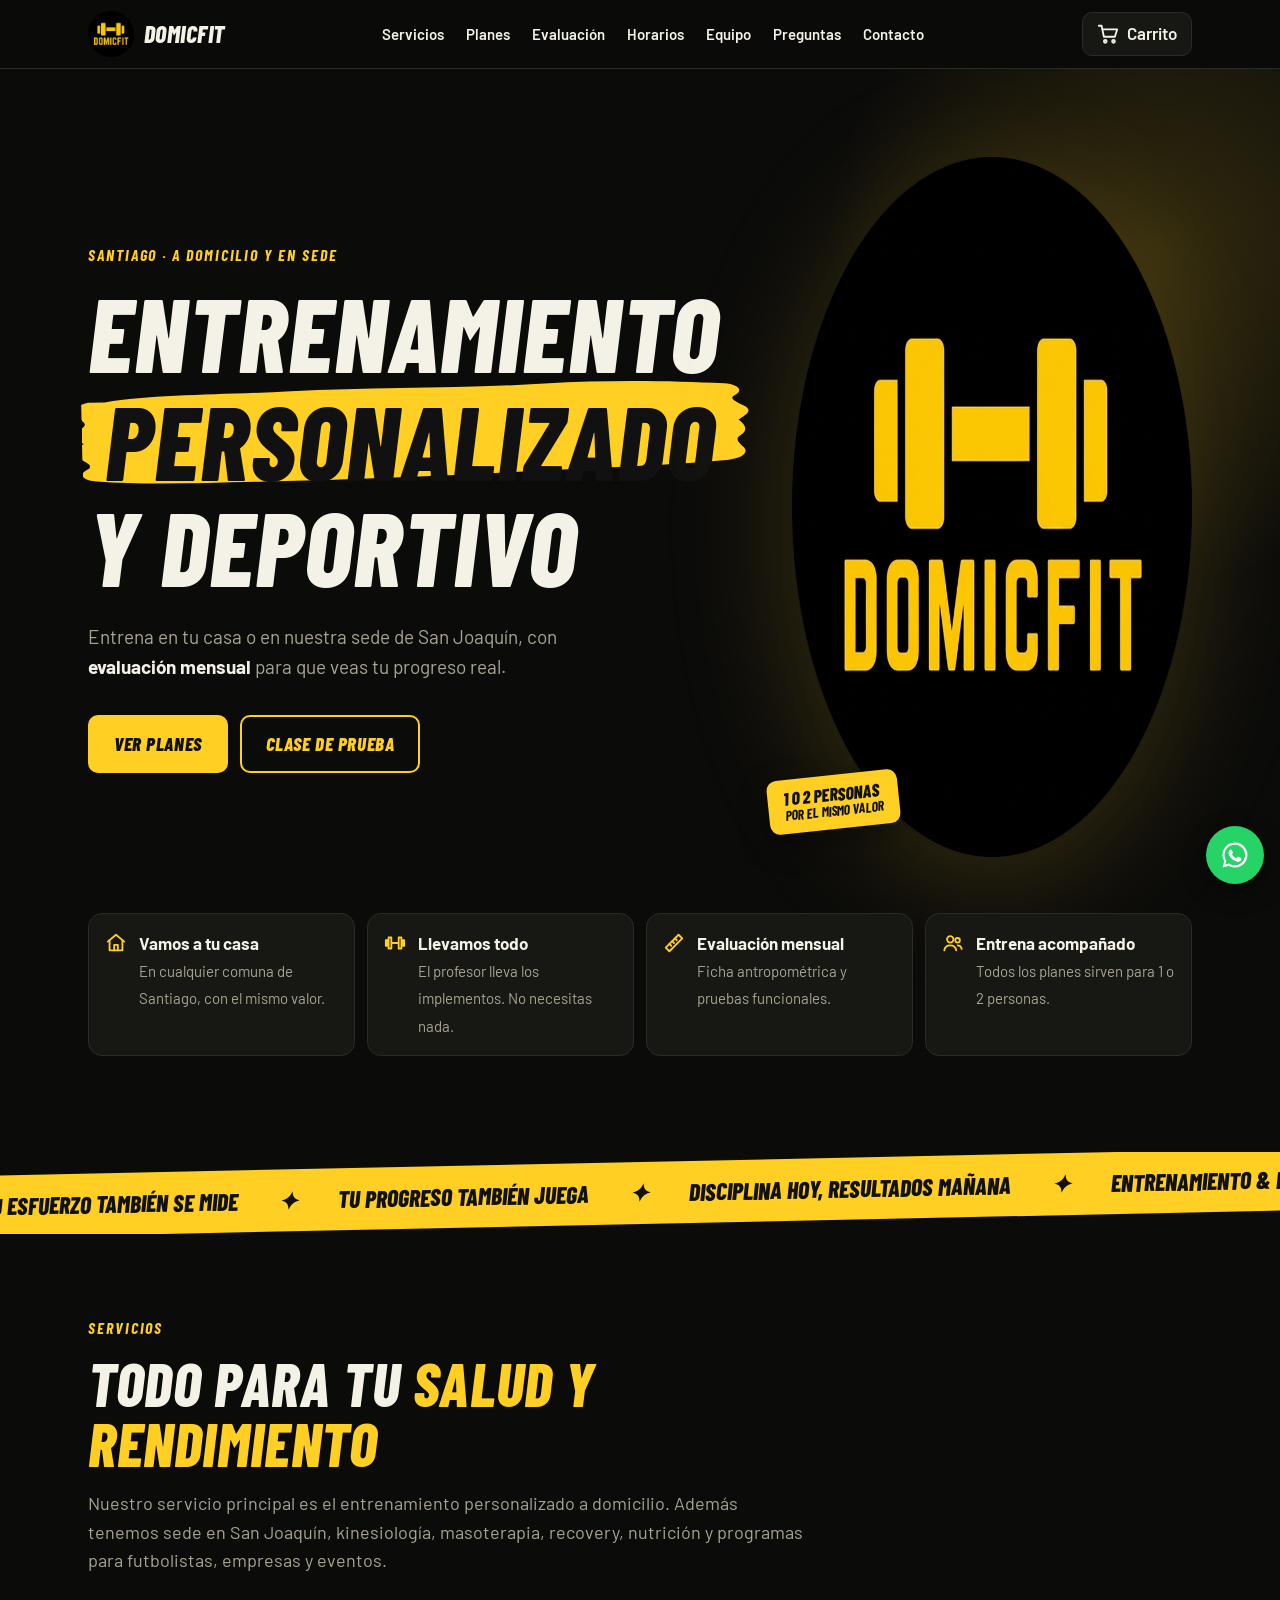
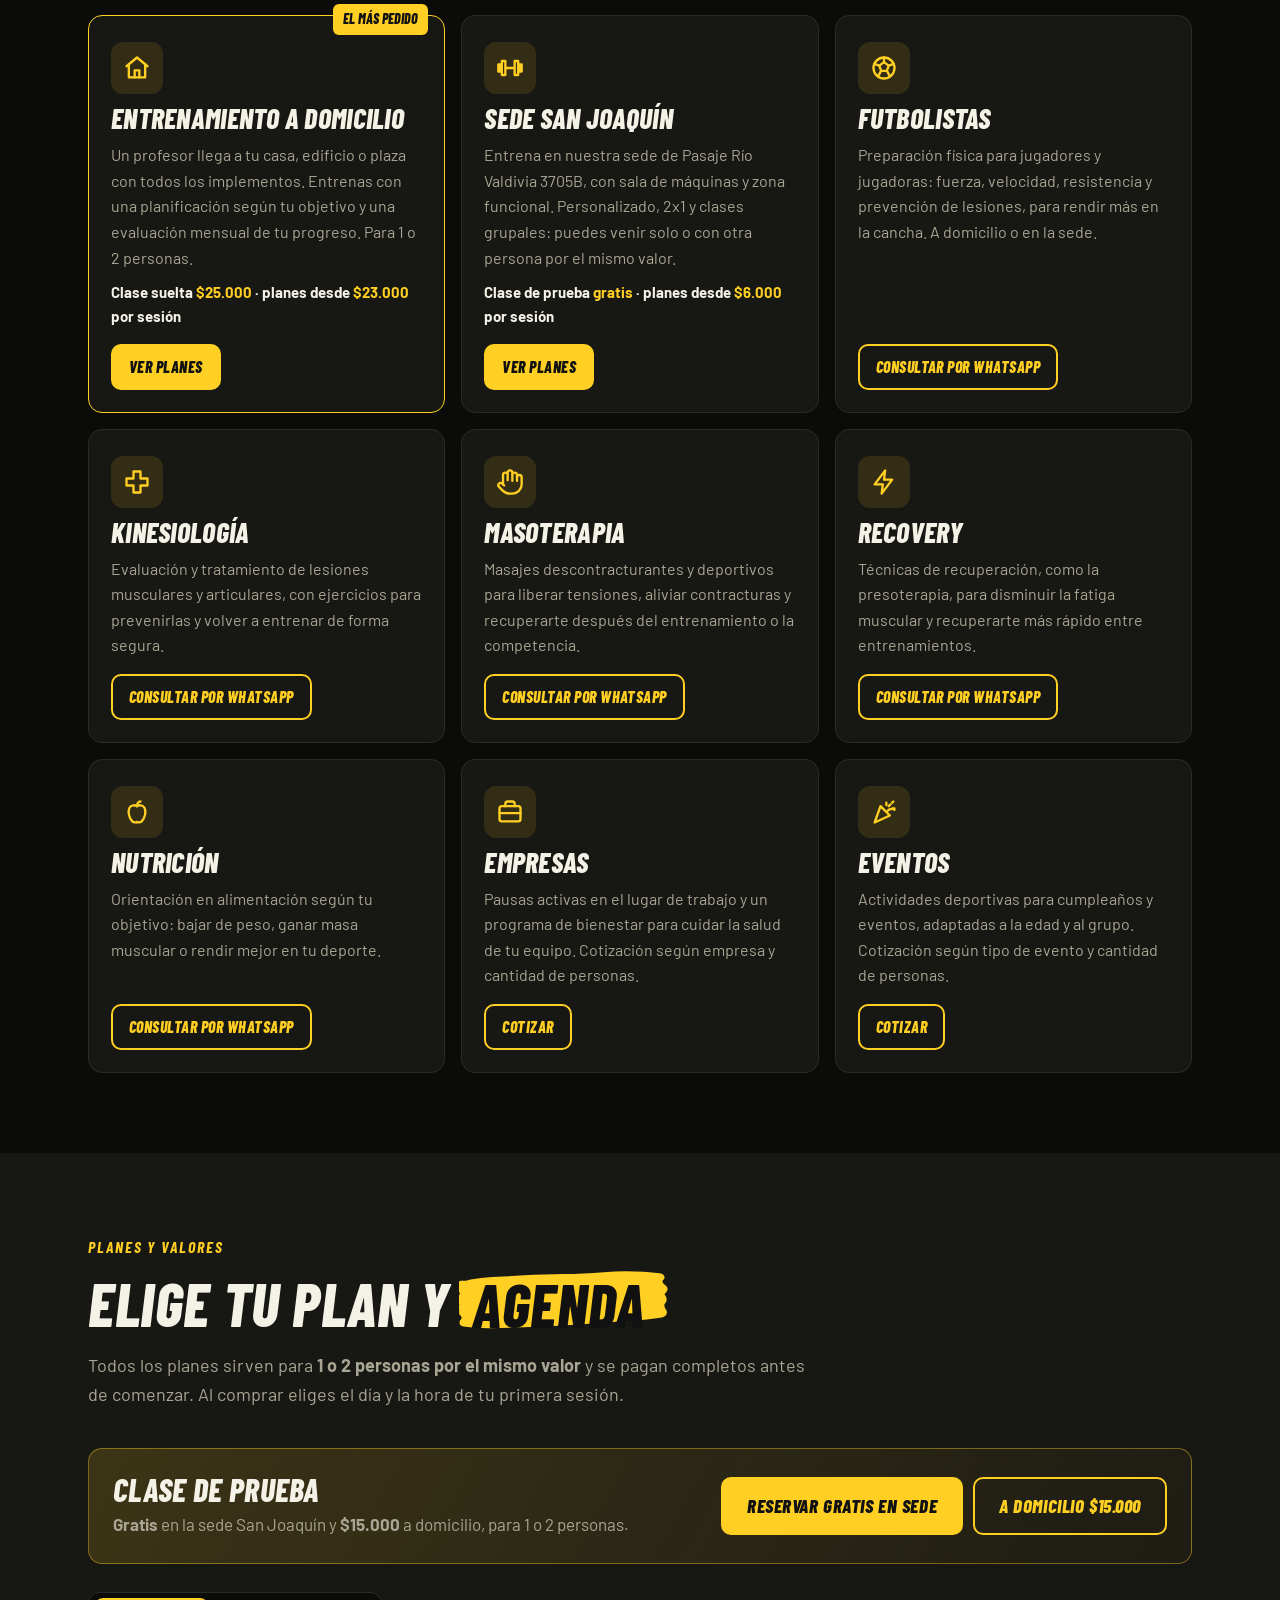
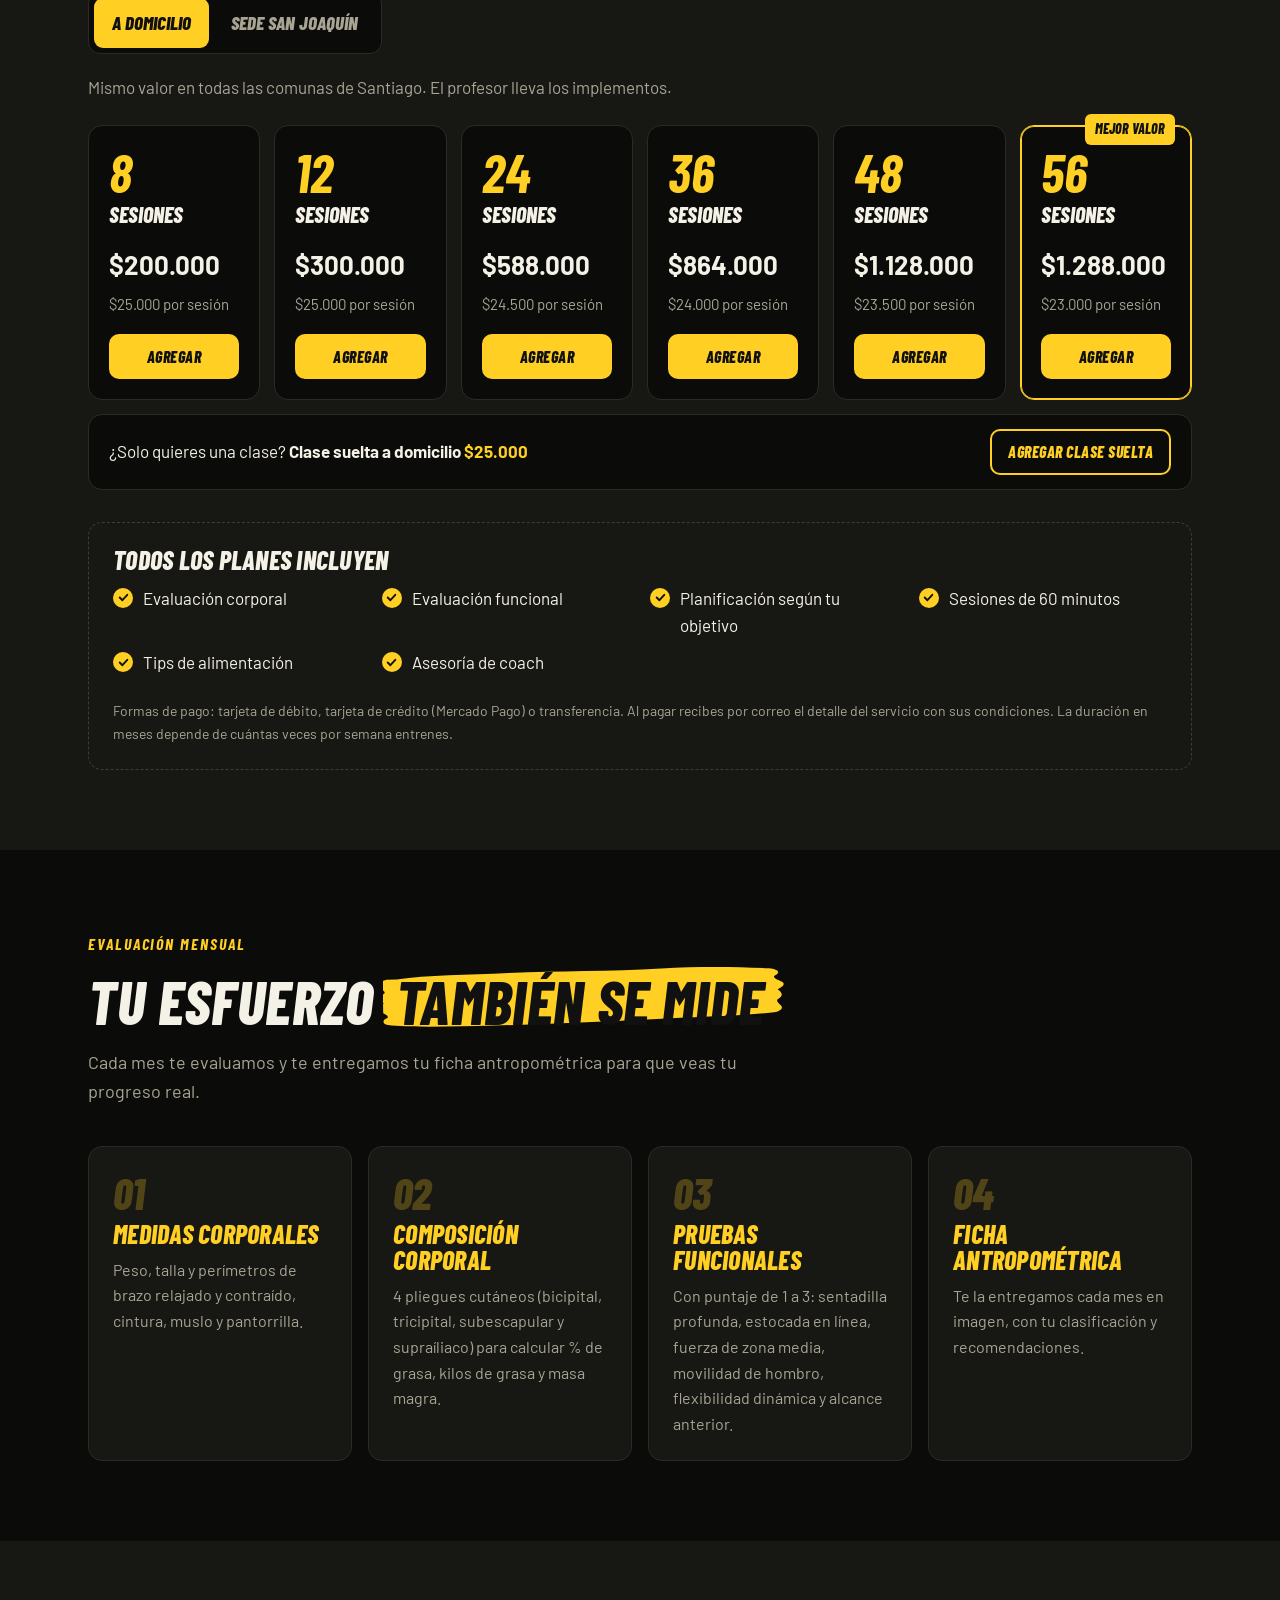
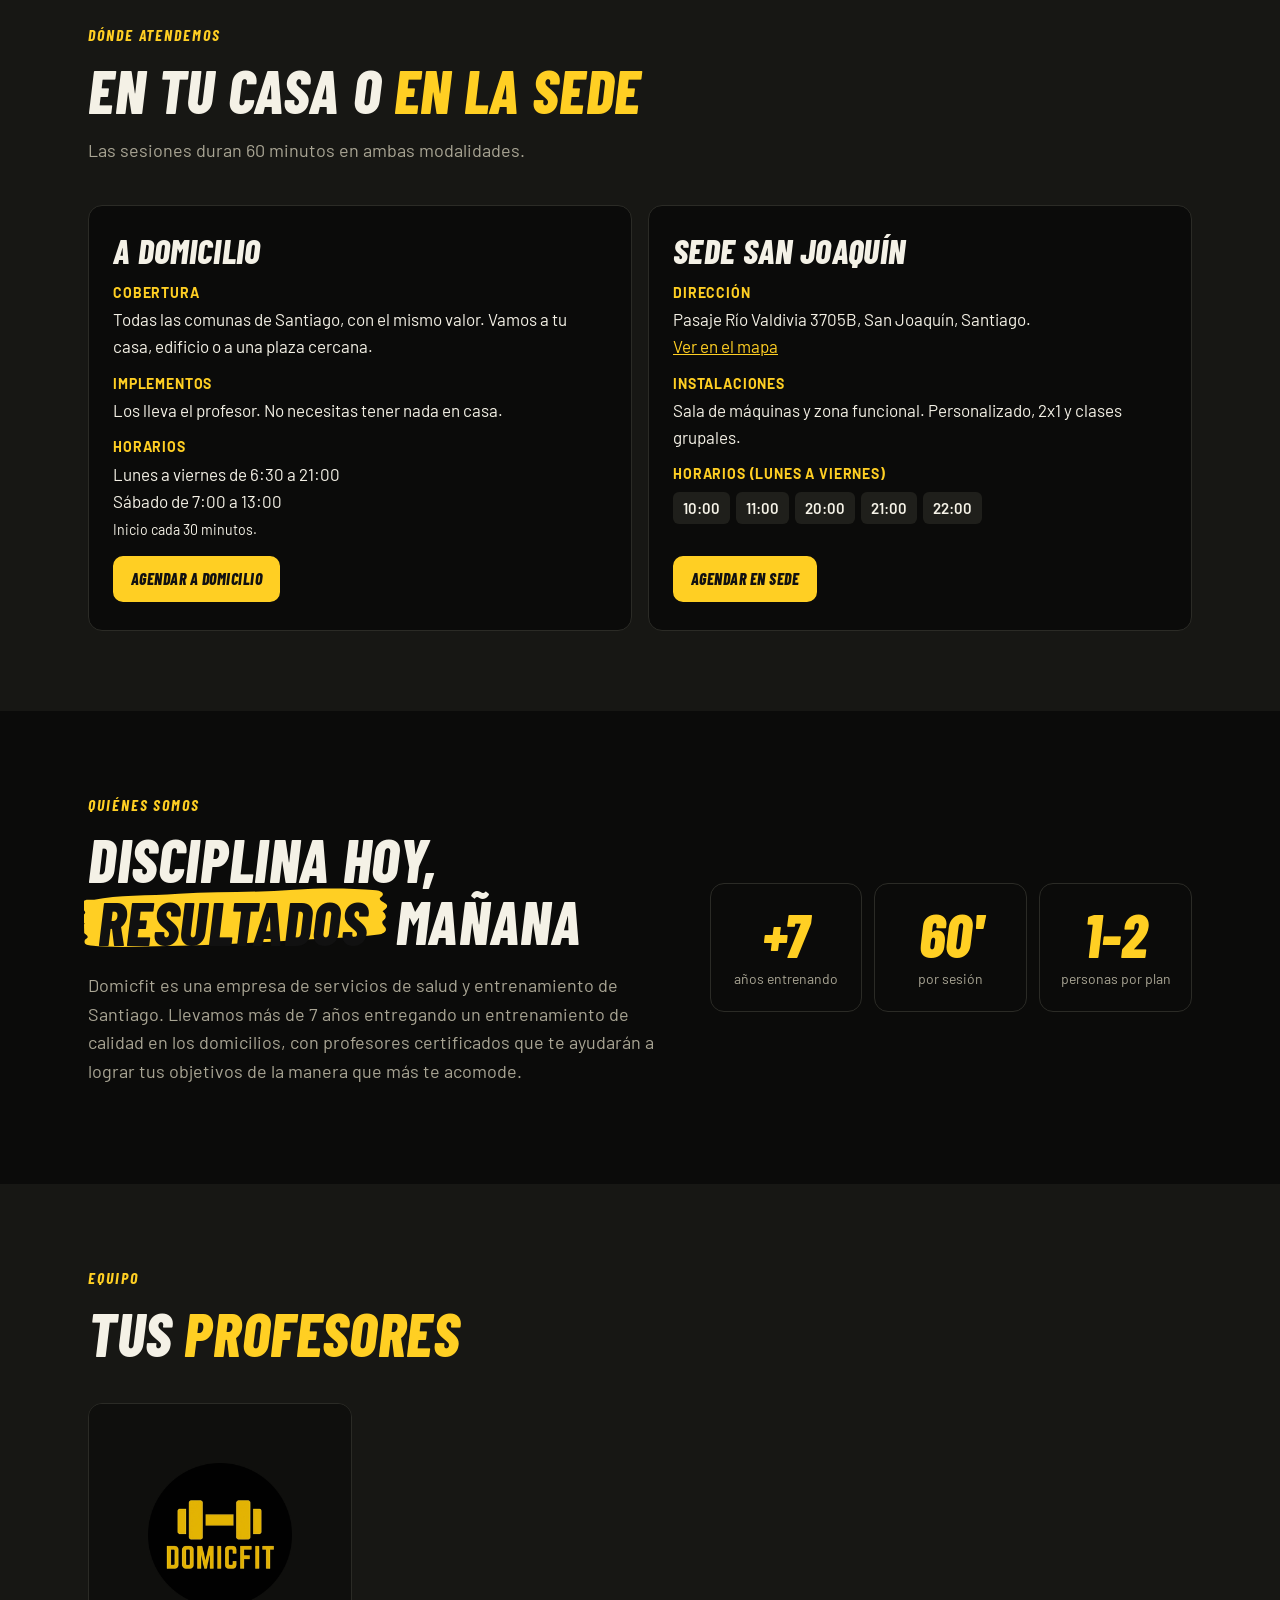
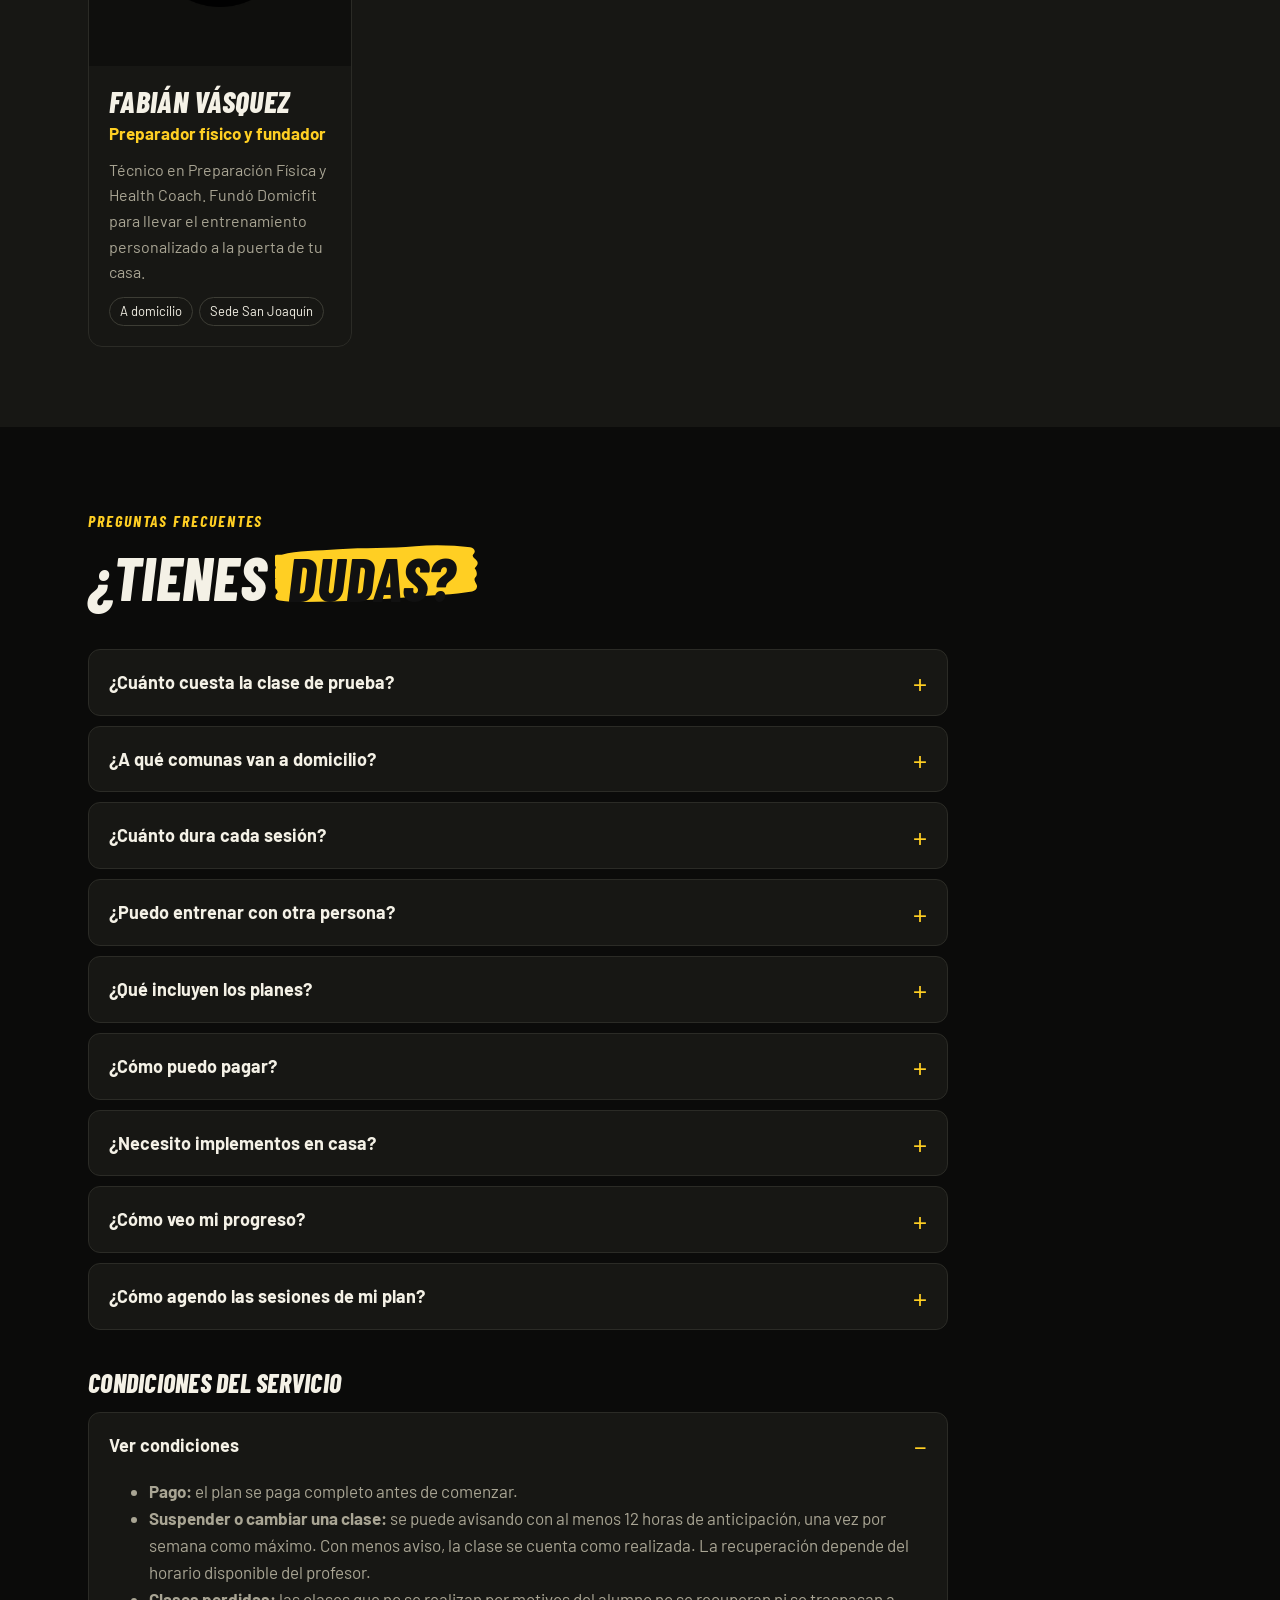
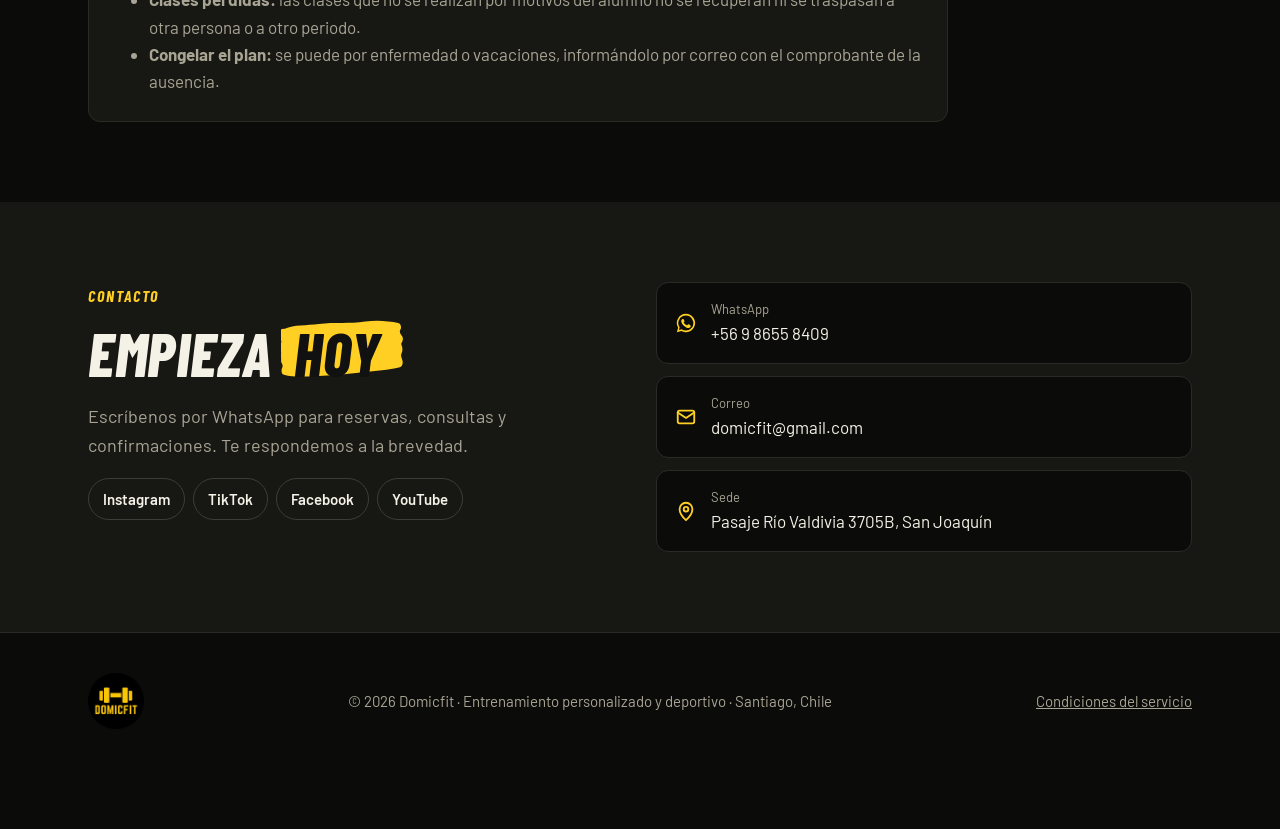
==== commit c2a093fd: "Usar el logo en mejor resolución" ====
--- a/public/index.html
+++ b/public/index.html
@@ -97,7 +97,7 @@
           </div>
         </div>
         <div class="portada__logo">
-          <img src="assets/img/logo-domicfit.png" alt="Logo Domicfit" width="451" height="451">
+          <img src="assets/img/logo-domicfit.png" alt="Logo Domicfit" width="700" height="700">
           <div class="portada__sello">1 o 2 personas<small>por el mismo valor</small></div>
         </div>
       </div>
--- a/public/assets/css/styles.css
+++ b/public/assets/css/styles.css
@@ -49,7 +49,7 @@
 
 /* Trazo de pincel detrás de una palabra */
 .pincel { position: relative; z-index: 0; display: inline-block; color: #111; padding: .04em .22em .02em .12em; margin: 0 .04em; white-space: nowrap; }
-.pincel::before { content: ""; position: absolute; inset: -.04em -.12em -.06em -.1em; background: url("../img/pincel.svg") center / 100% 100% no-repeat; z-index: -1; transform: rotate(-1.2deg); }
+.pincel::before { content: ""; position: absolute; inset: -.04em -.2em -.06em -.1em; background: url("../img/pincel.svg") center / 100% 100% no-repeat; z-index: -1; transform: rotate(-1.2deg); }
 .subrayado { color: var(--amarillo); }
 
 /* Botones */
@@ -278,7 +278,8 @@
 .pagina-simple { min-height: 100vh; display: flex; flex-direction: column; }
 .pagina-simple main { flex: 1; padding: 40px 0 80px; }
 .pasos { display: grid; gap: 24px; }
-@media (min-width: 980px) { .pasos { grid-template-columns: 1fr 360px; align-items: start; } .resumen { position: sticky; top: 92px; } }
+.pasos > * { min-width: 0; }
+@media (min-width: 980px) { .pasos { grid-template-columns: minmax(0, 1fr) 360px; align-items: start; } .resumen { position: sticky; top: 92px; } }
 .paso { background: var(--tarjeta); border: 1px solid var(--borde); border-radius: var(--radio); padding: 24px 20px; }
 .paso + .paso { margin-top: 16px; }
 .paso h2 { font-size: 30px; margin-bottom: 16px; display: flex; align-items: center; gap: 12px; }
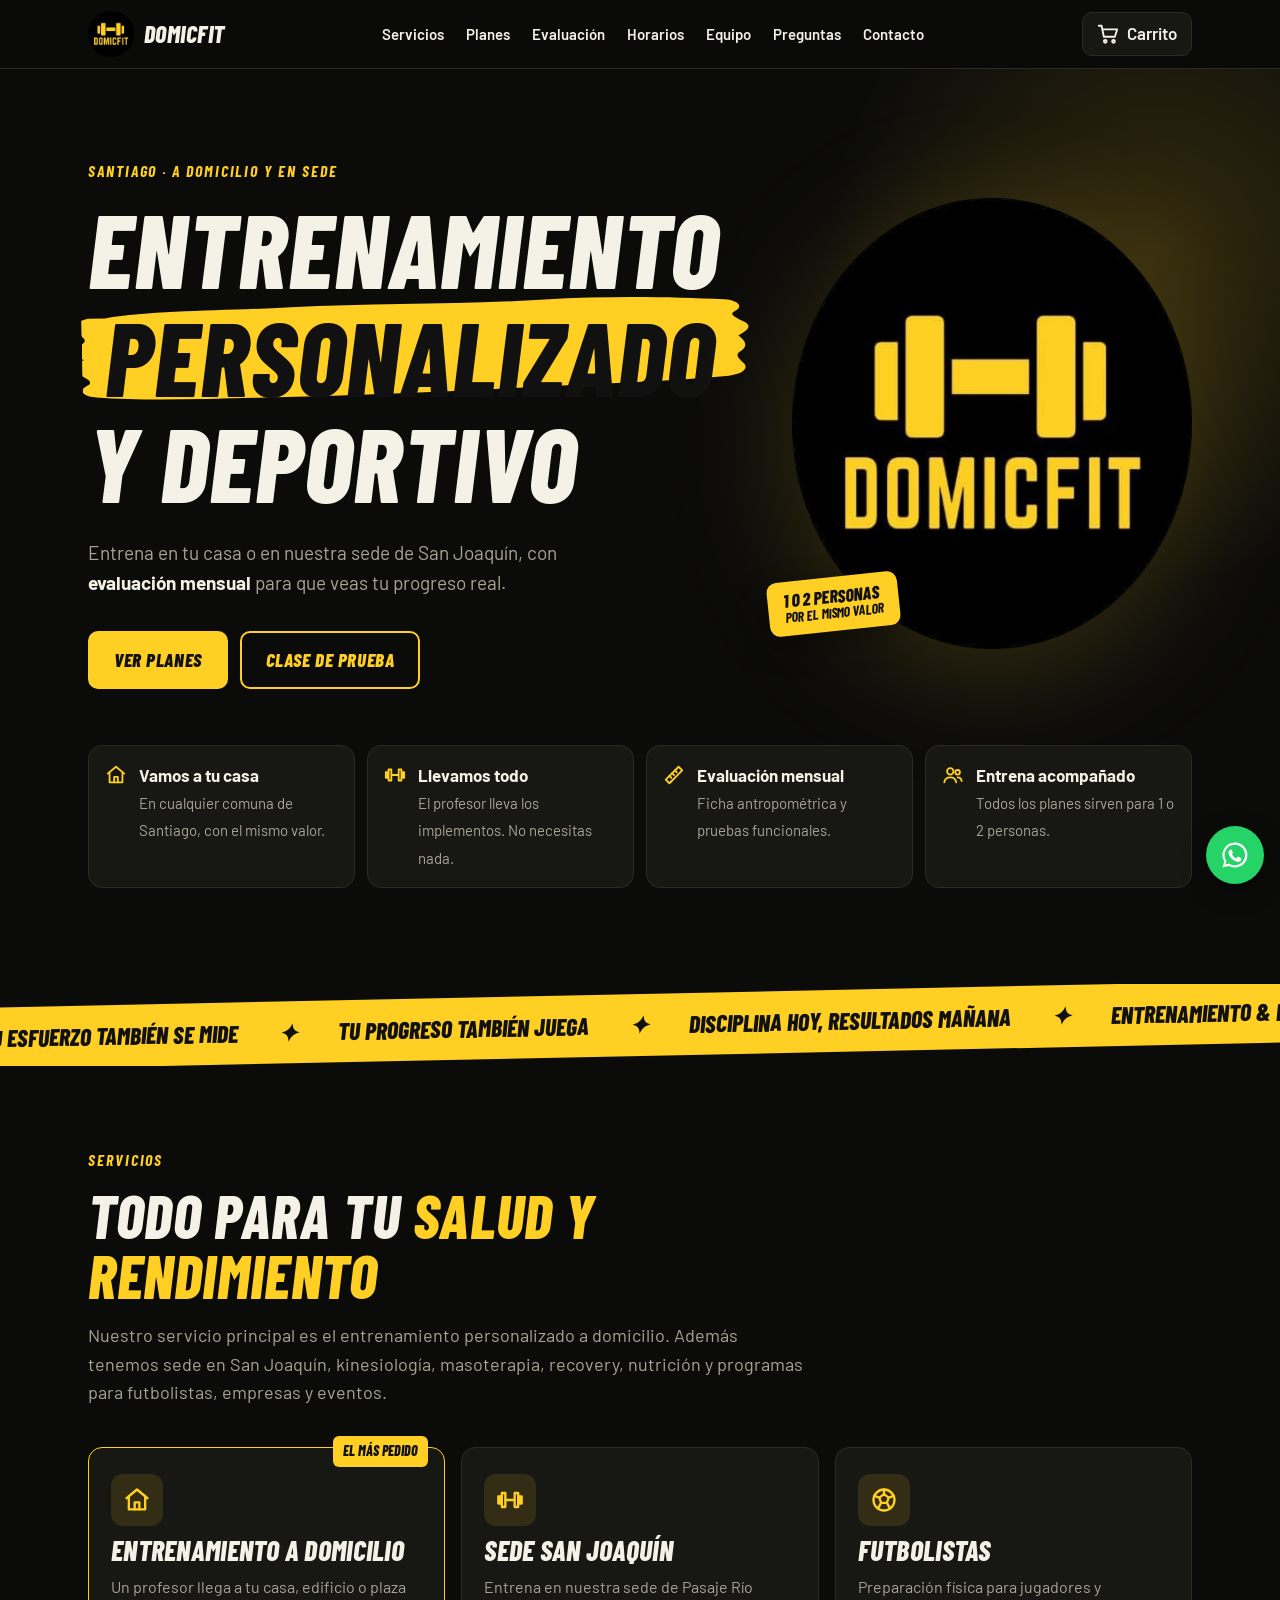
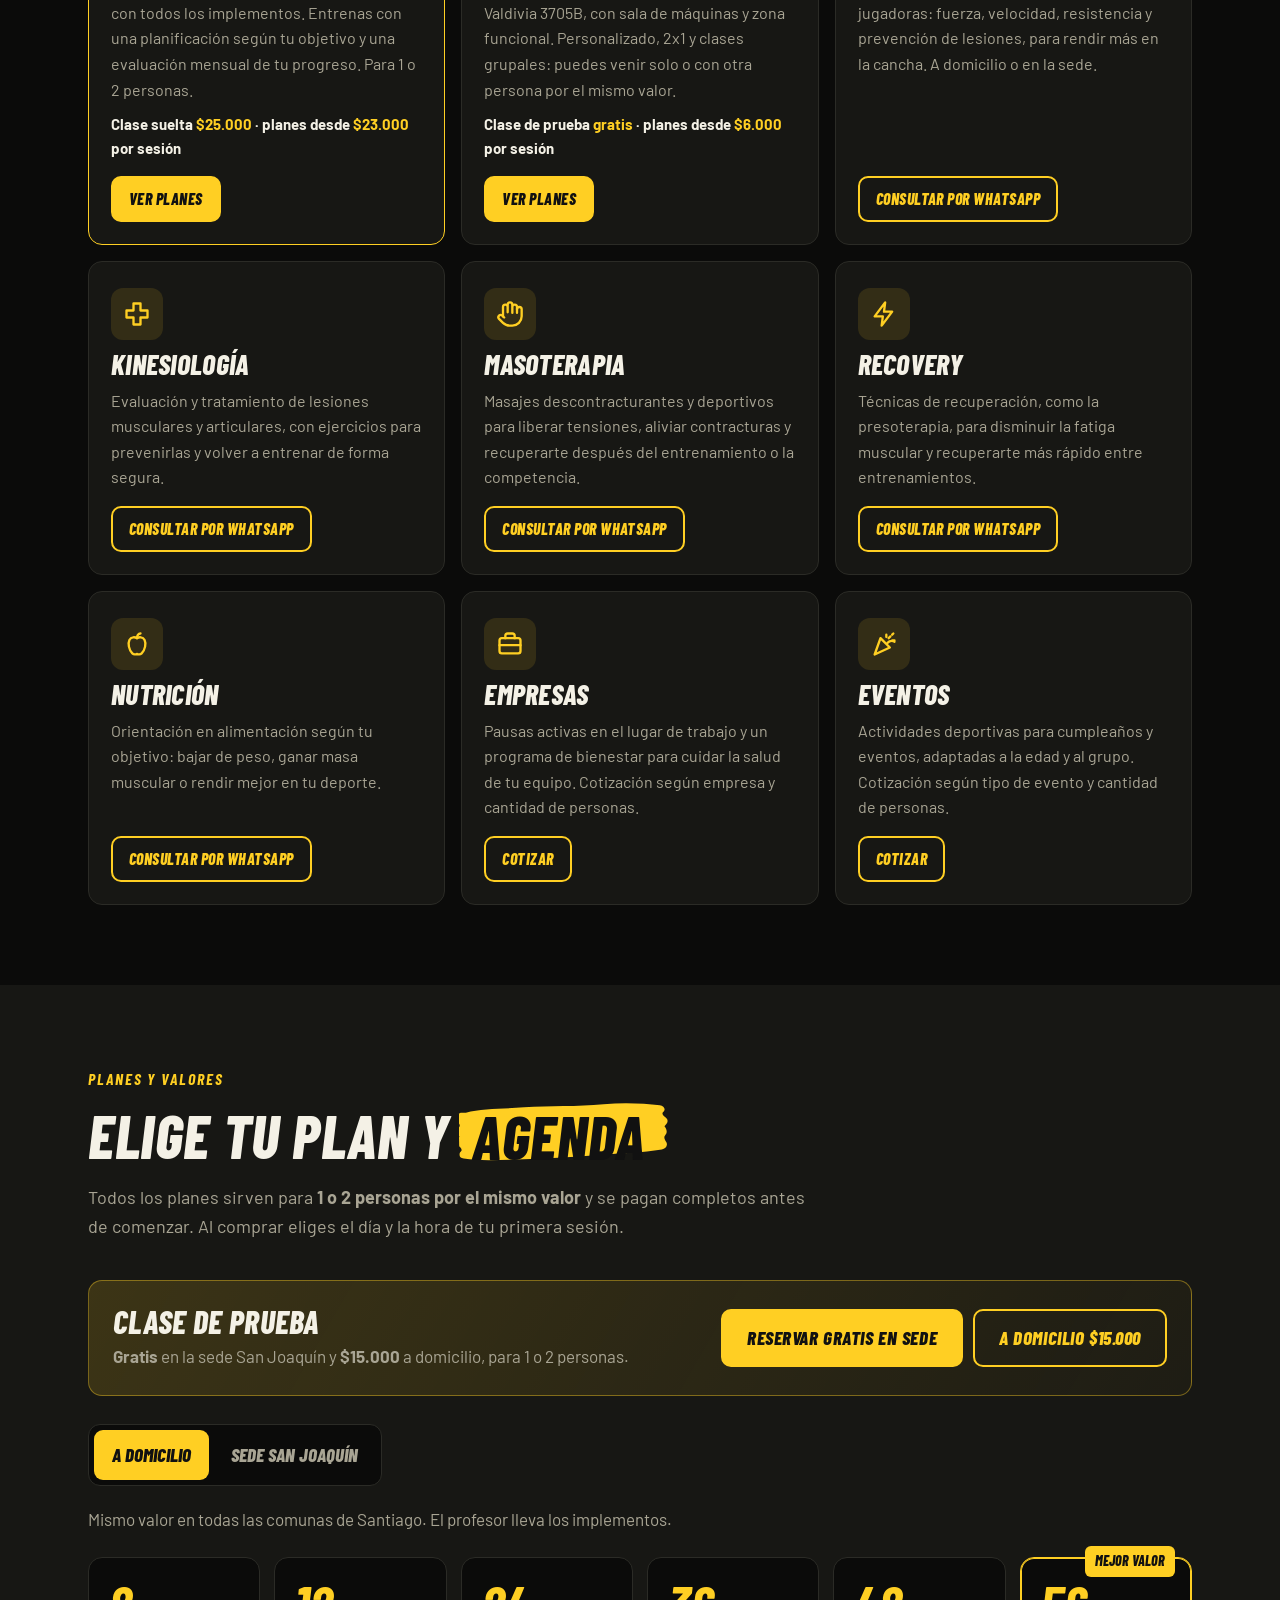
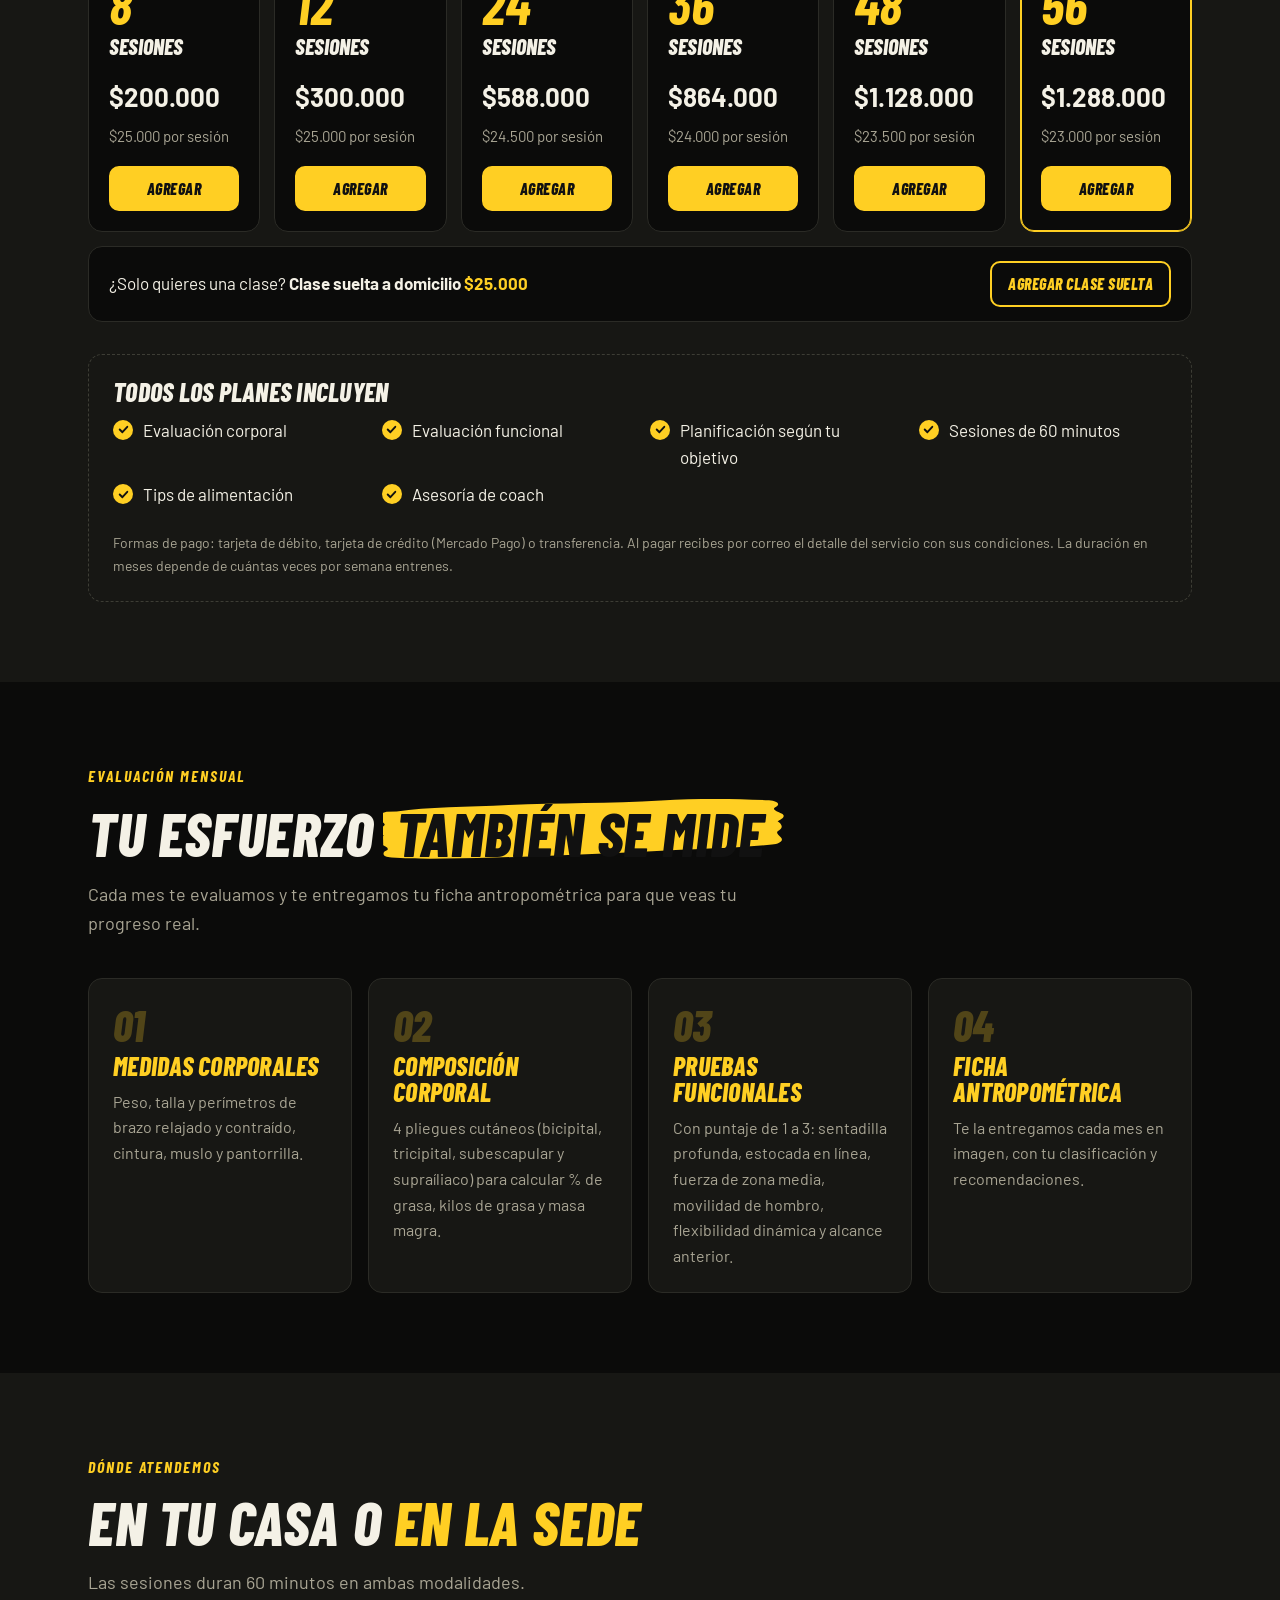
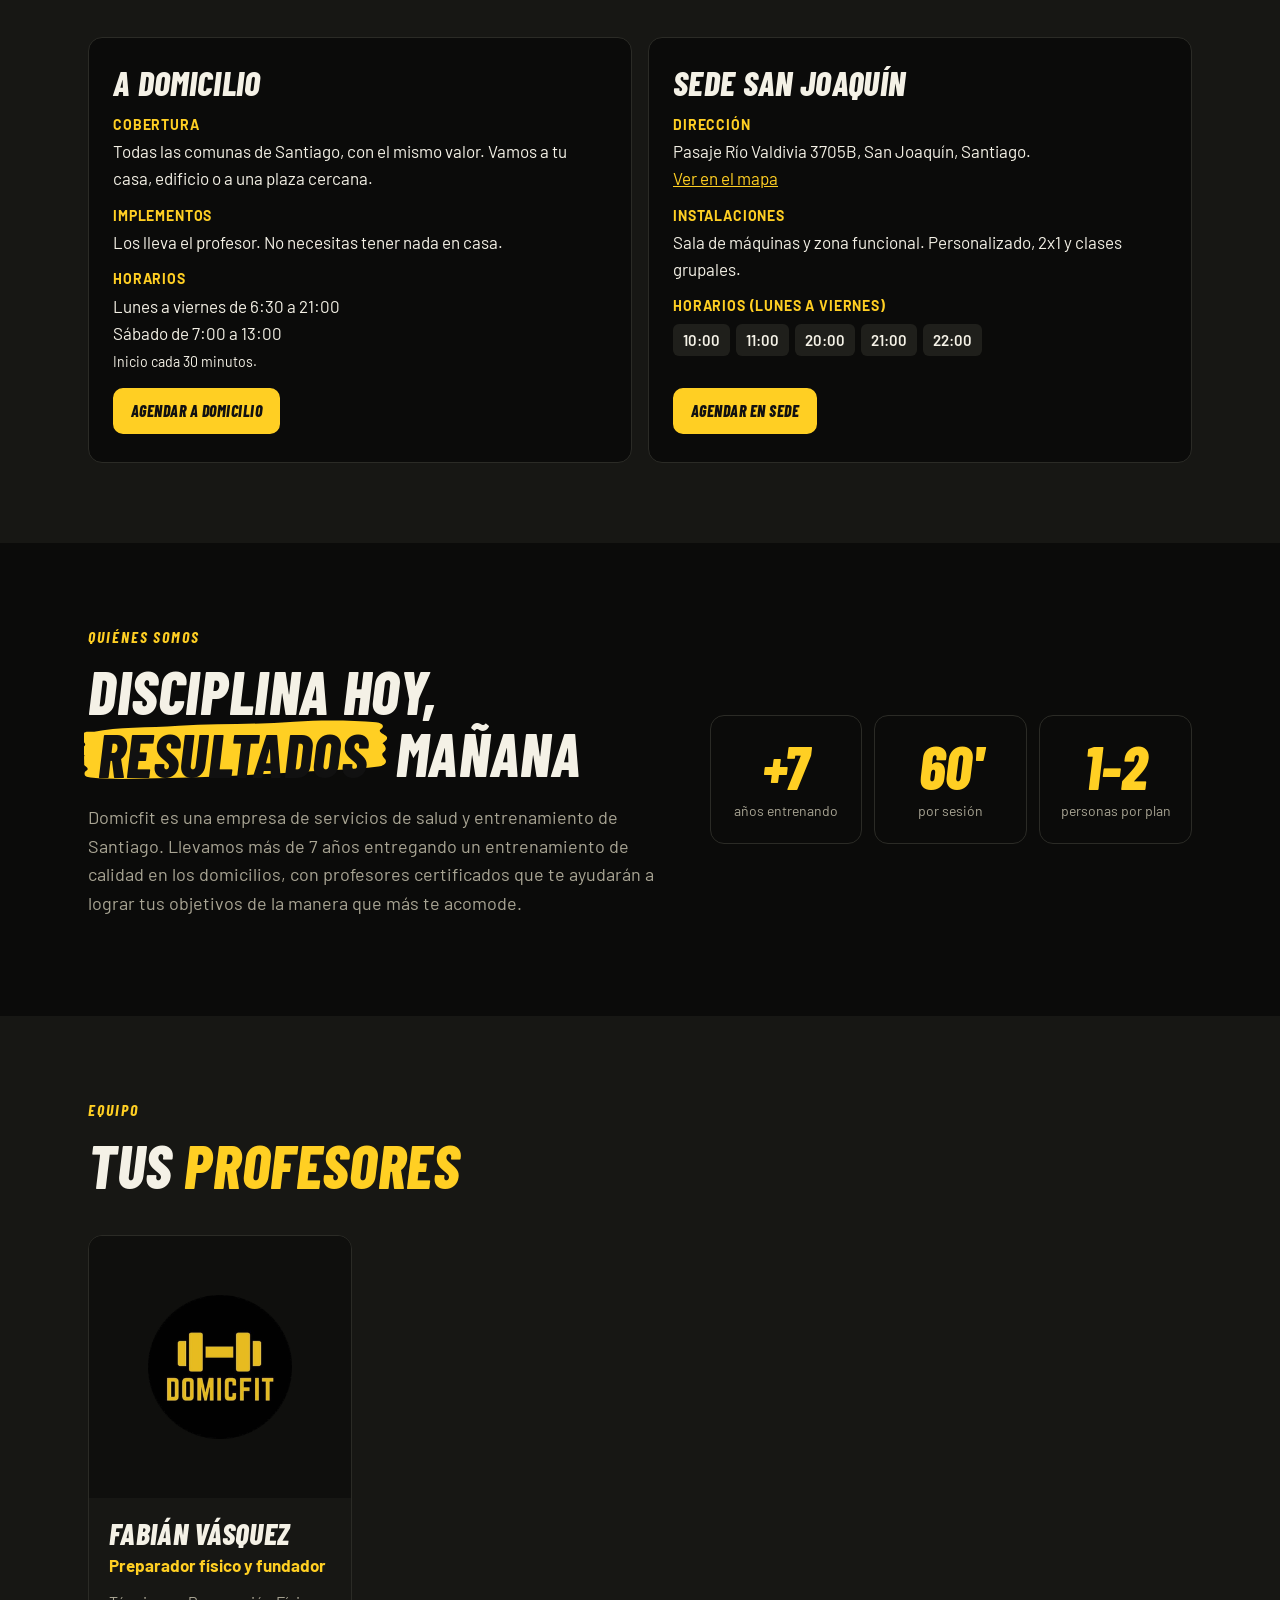
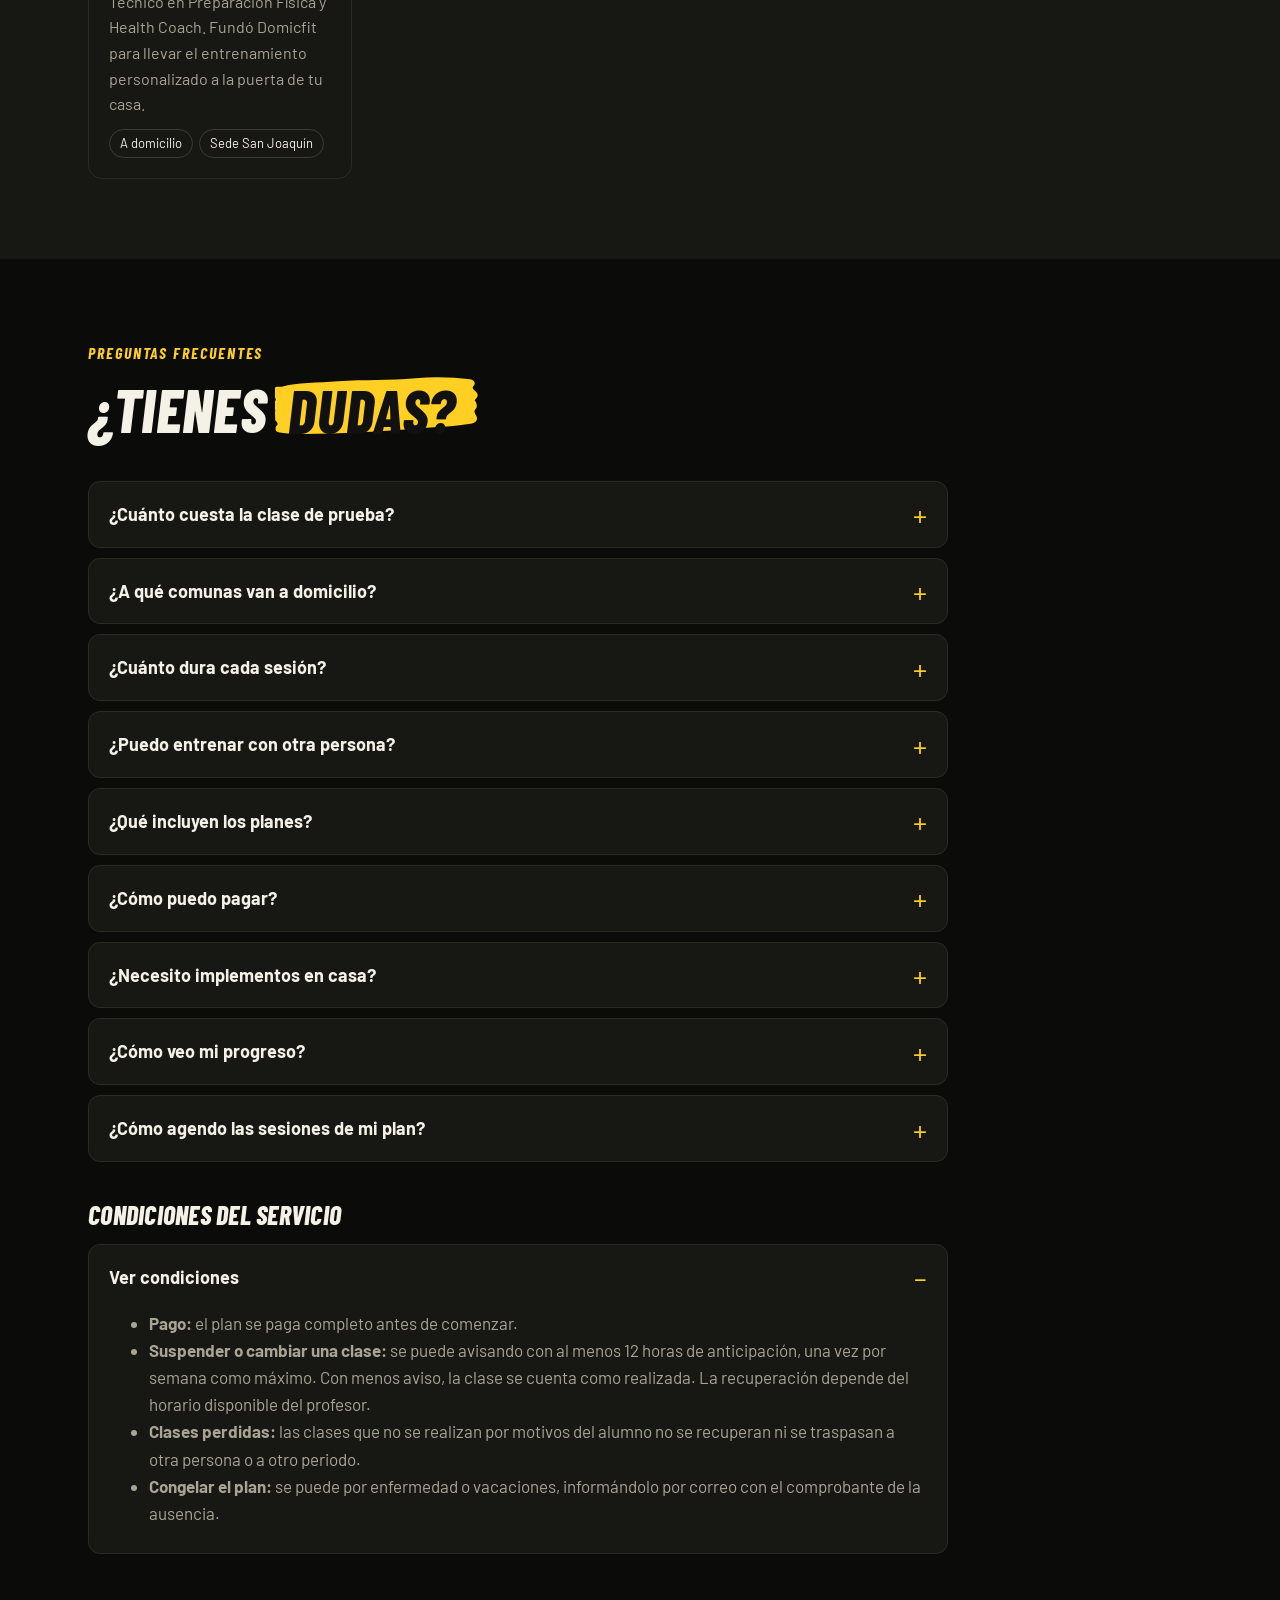
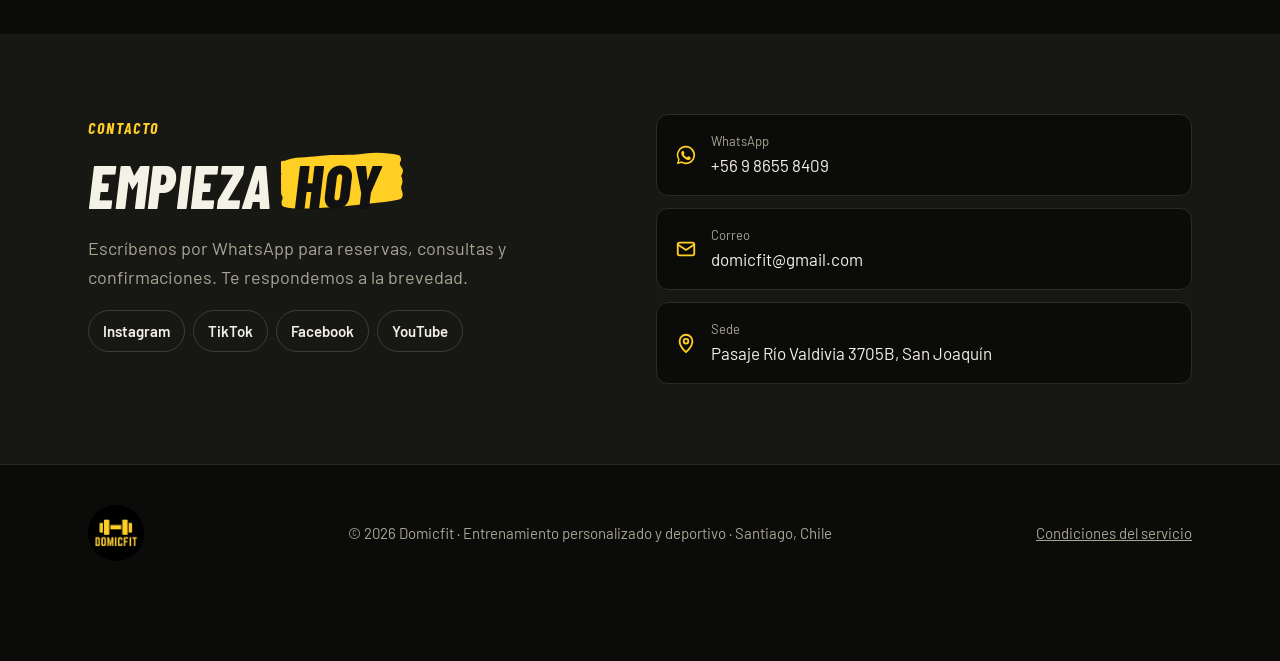
==== commit d9dc3d48: "Volver al logo original La versión en mayor resolución era un logo redibujado; se mantiene el origin" ====
--- a/public/index.html
+++ b/public/index.html
@@ -97,7 +97,7 @@
           </div>
         </div>
         <div class="portada__logo">
-          <img src="assets/img/logo-domicfit.png" alt="Logo Domicfit" width="700" height="700">
+          <img src="assets/img/logo-domicfit.png" alt="Logo Domicfit" width="451" height="451">
           <div class="portada__sello">1 o 2 personas<small>por el mismo valor</small></div>
         </div>
       </div>
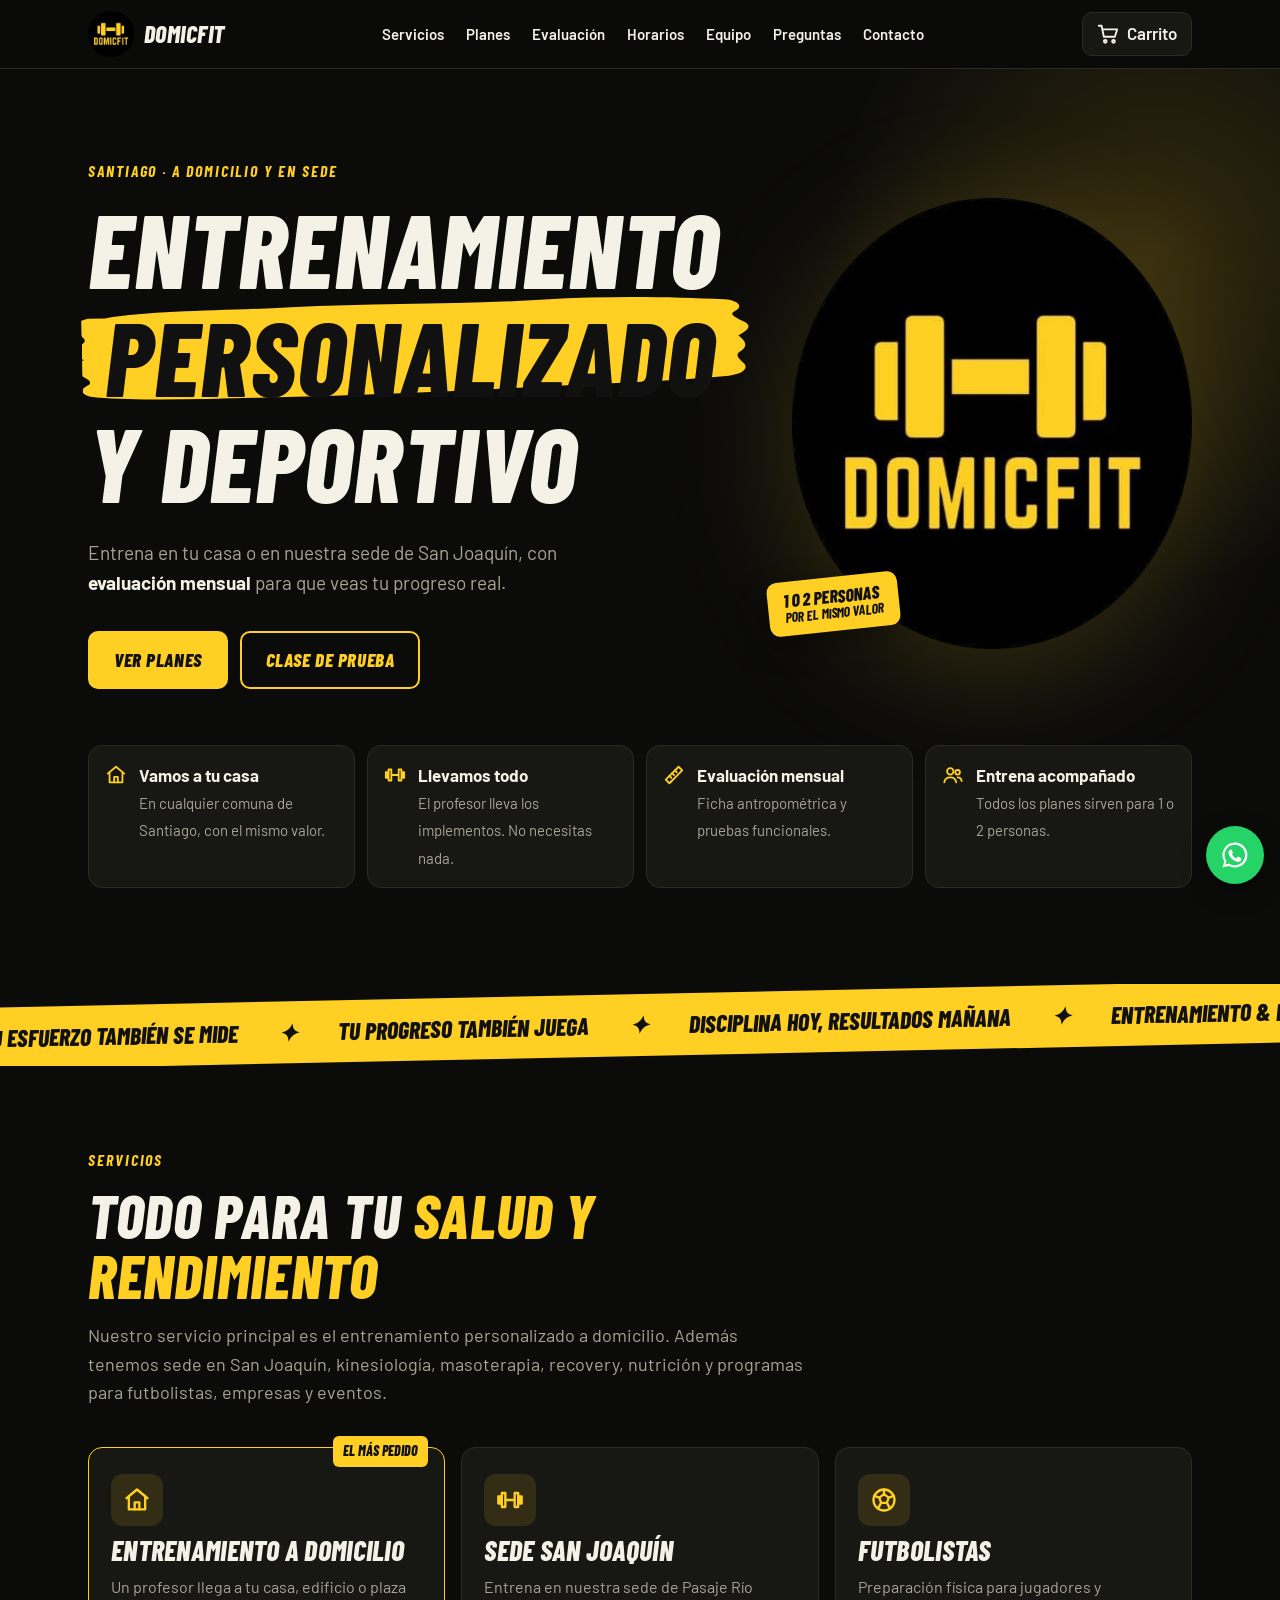
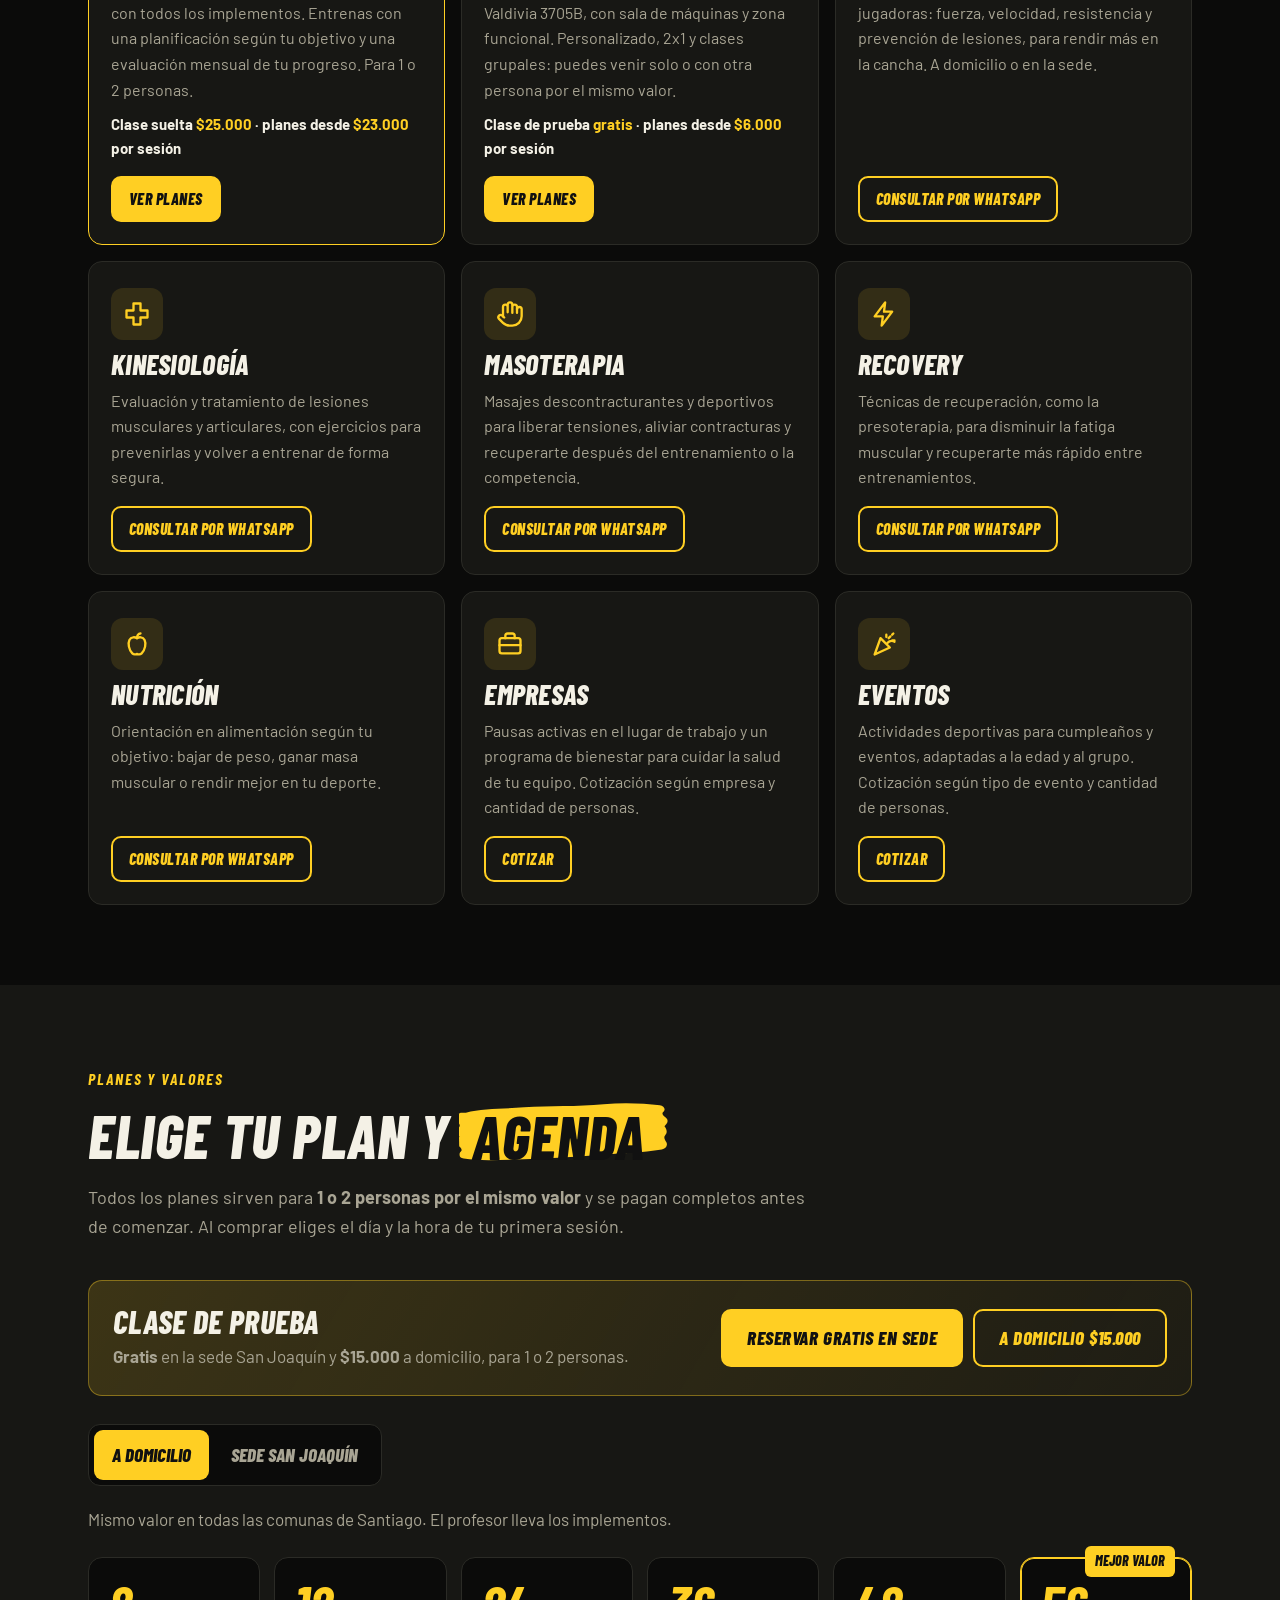
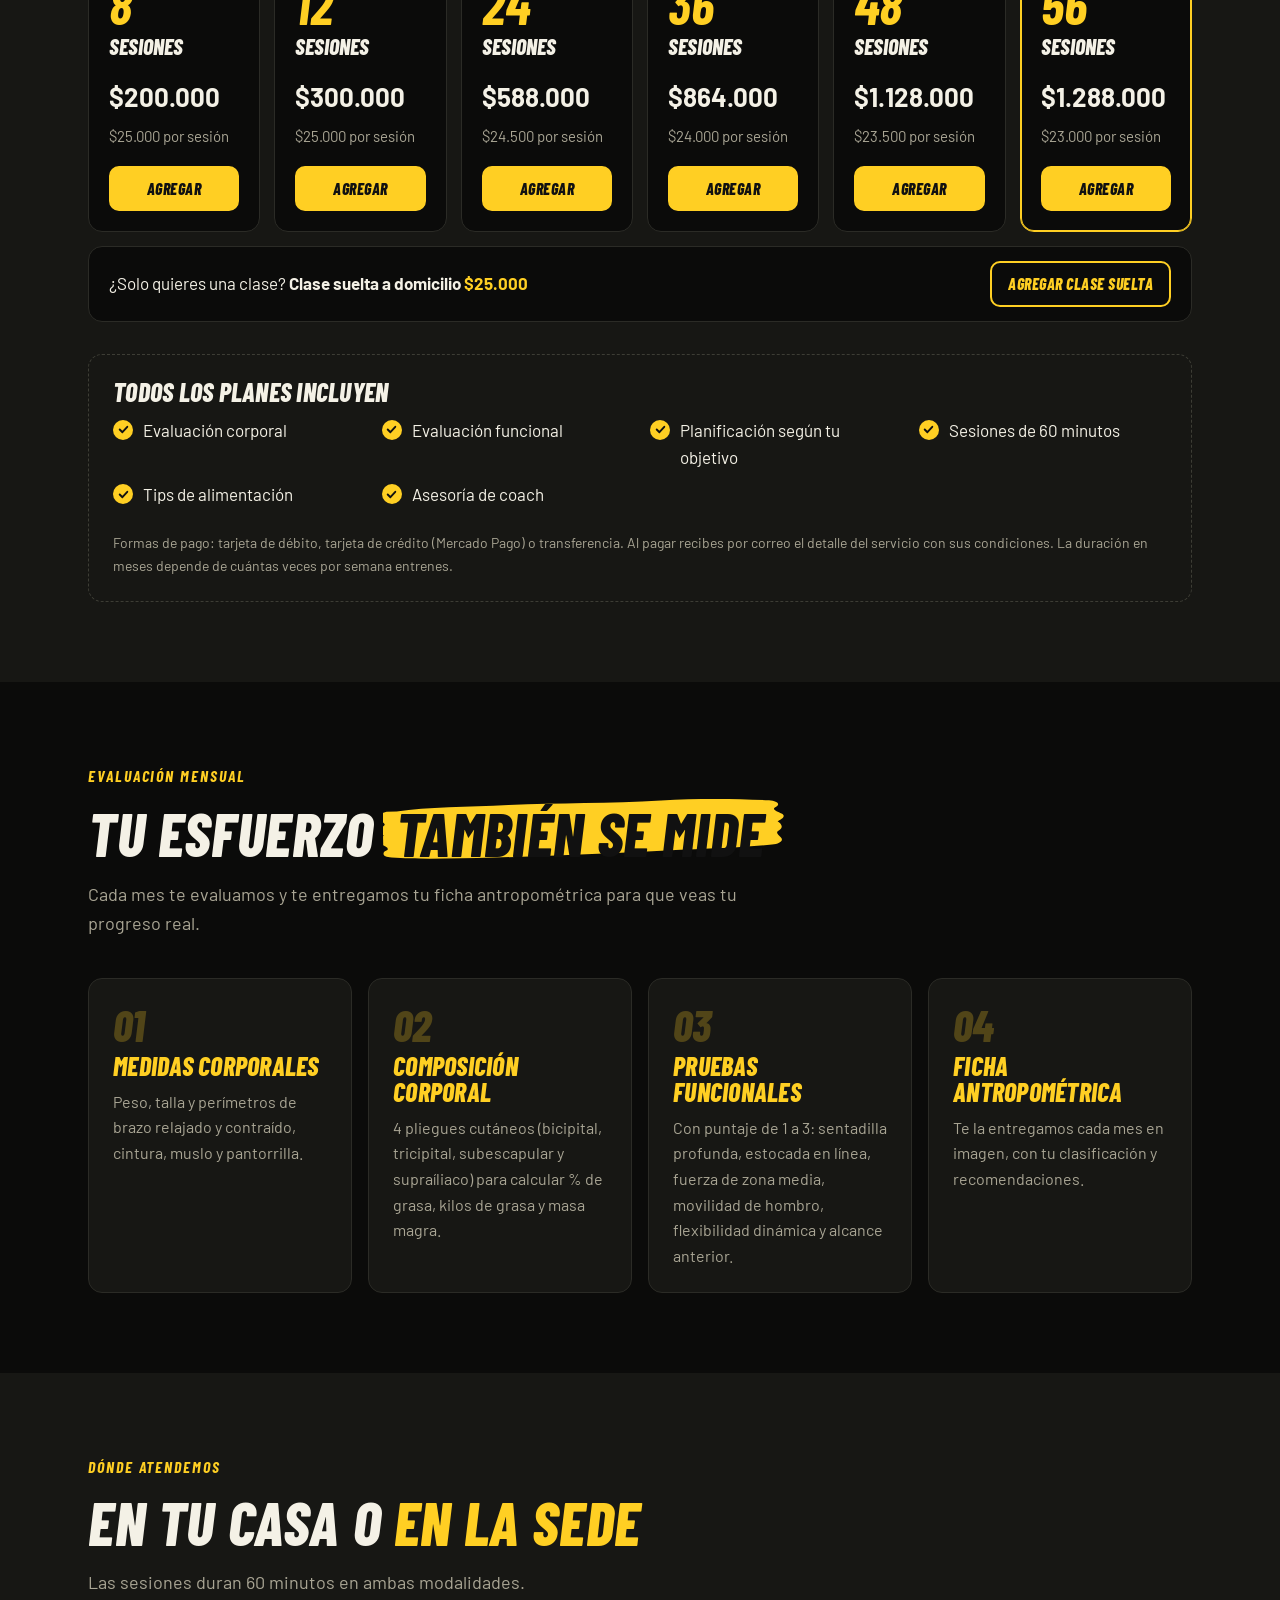
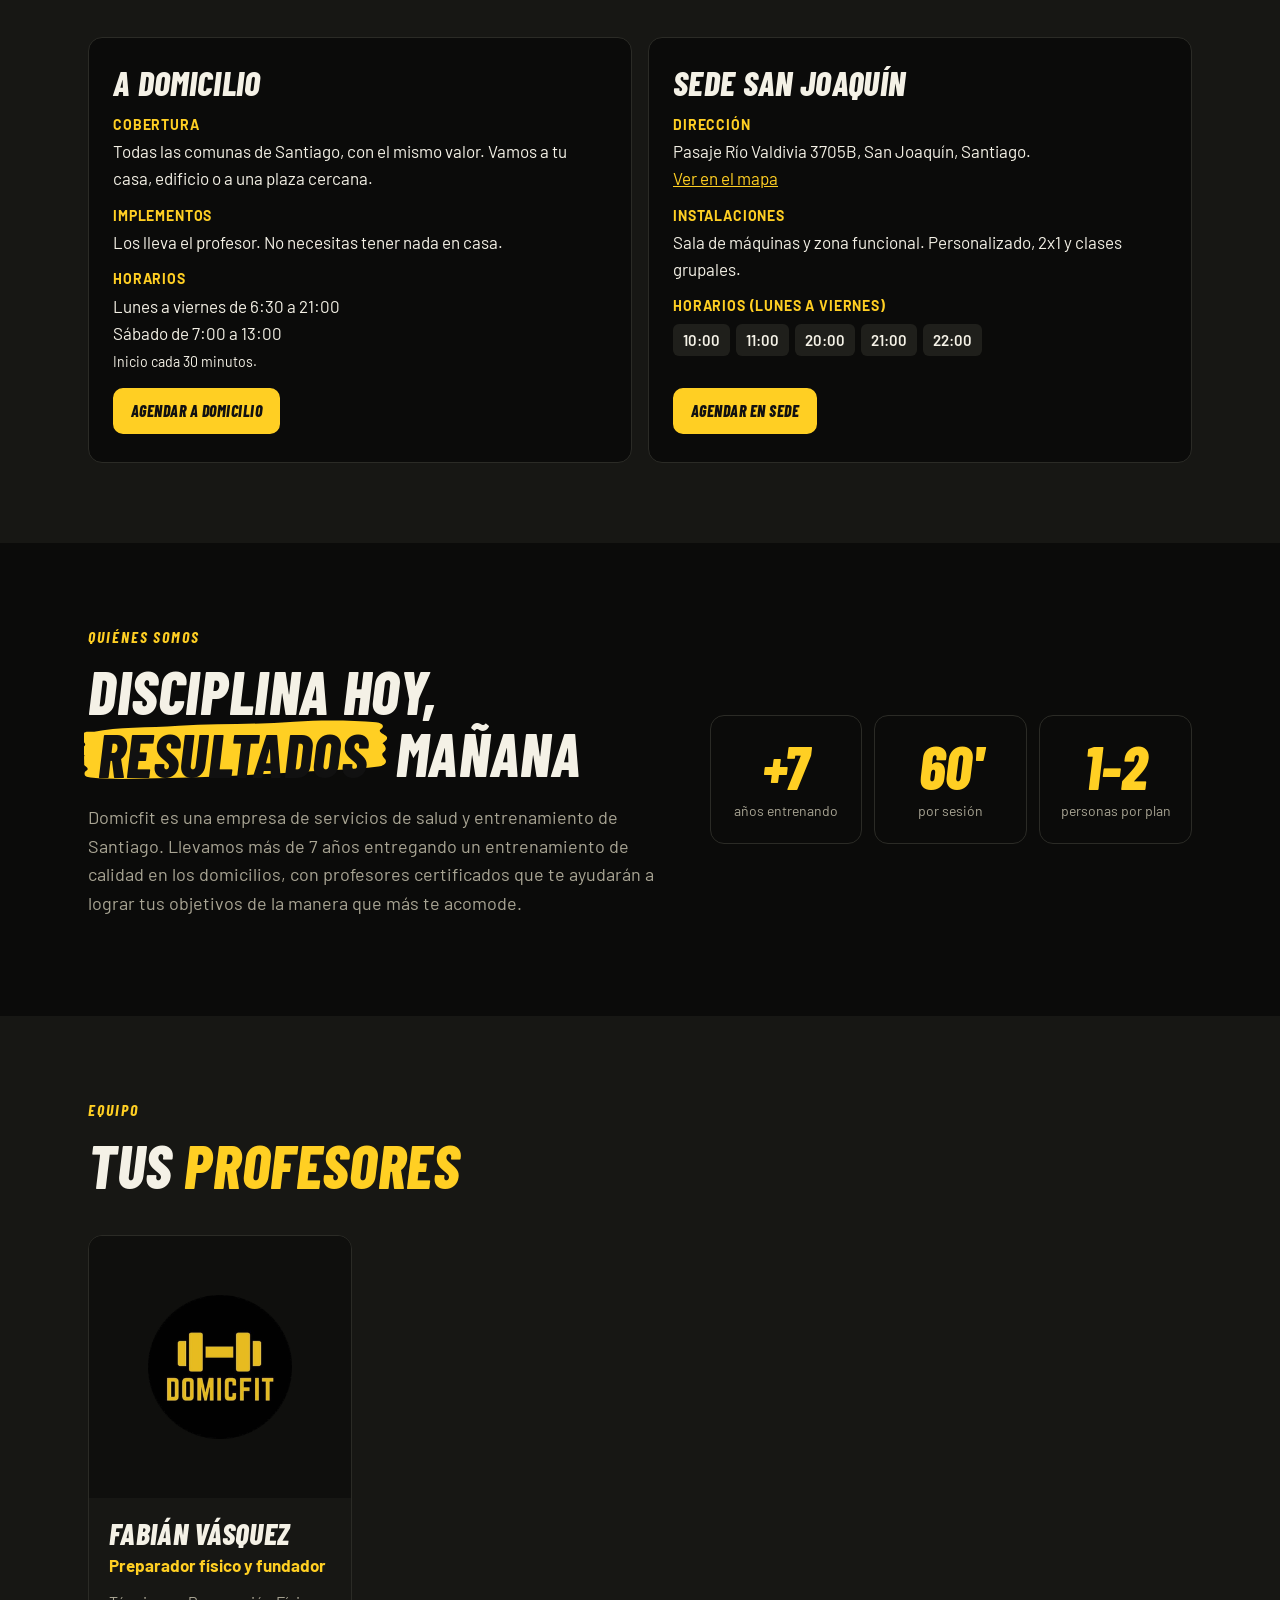
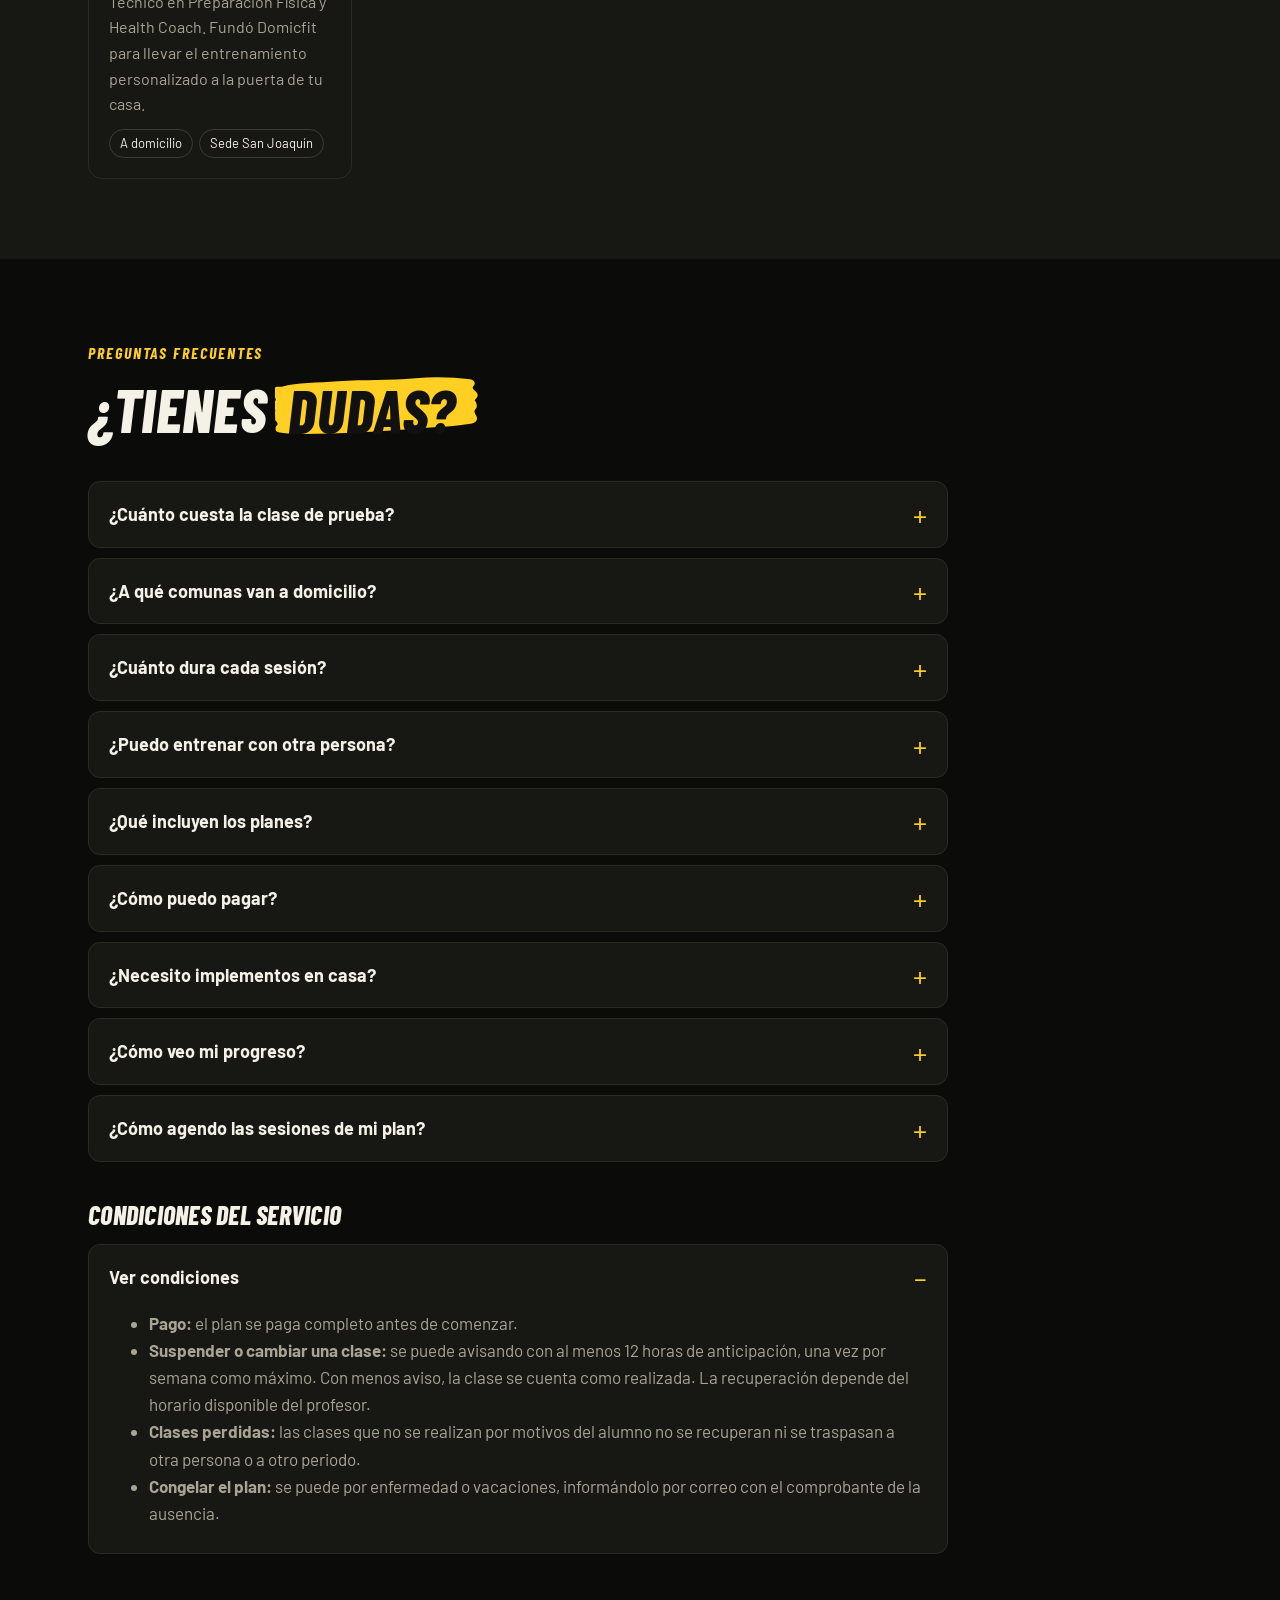
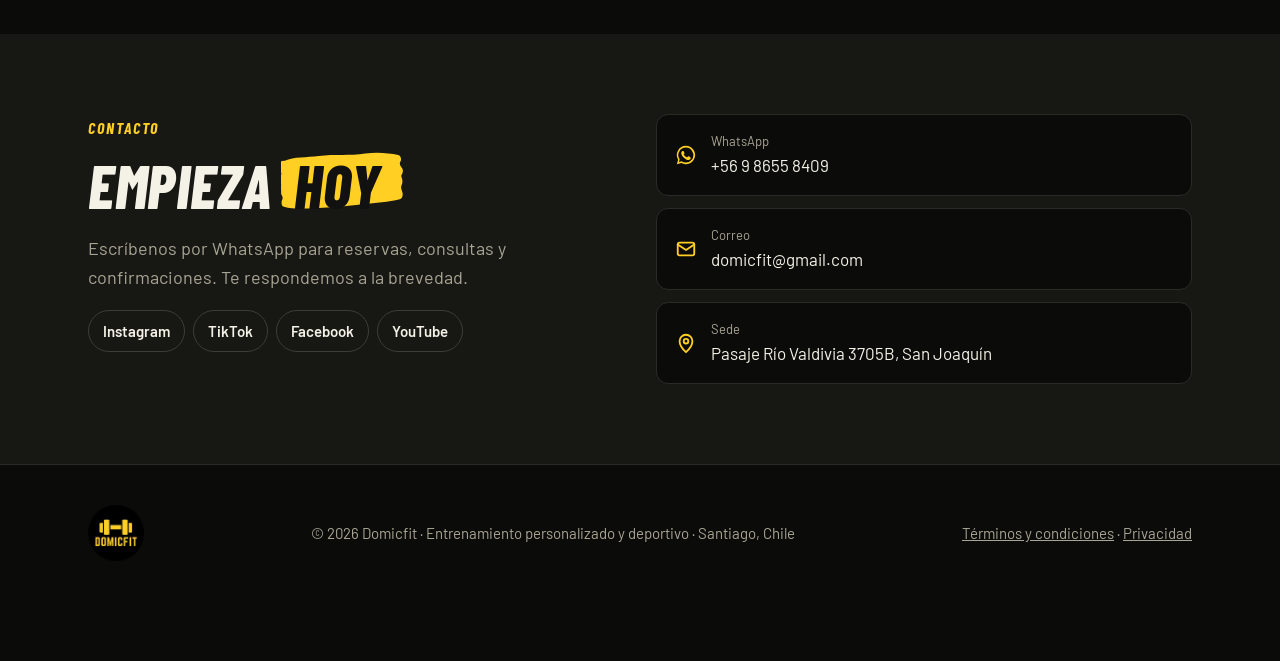
==== commit 2d653141: "Vista previa en línea, páginas legales y pruebas automáticas - Vista previa en GitHub Pages con modo" ====
--- a/public/index.html
+++ b/public/index.html
@@ -414,7 +414,7 @@
   <div class="contenedor pie__fila">
     <img src="assets/img/logo-domicfit-240.png" alt="Domicfit" width="56" height="56">
     <span>© <span data-anio></span> Domicfit · Entrenamiento personalizado y deportivo · Santiago, Chile</span>
-    <a href="#condiciones">Condiciones del servicio</a>
+    <span><a href="terminos.html">Términos y condiciones</a> · <a href="privacidad.html">Privacidad</a></span>
   </div>
 </footer>
 
--- a/public/assets/css/styles.css
+++ b/public/assets/css/styles.css
@@ -260,7 +260,7 @@
 .linea-carrito__nombre { font-weight: 700; }
 .linea-carrito__detalle { color: var(--gris); font-size: 14px; }
 .linea-carrito__precio { font-weight: 700; text-align: right; }
-.cantidad { display: inline-flex; align-items: center; border: 1px solid var(--borde); border-radius: 8px; overflow: hidden; }
+.cantidad { justify-self: start; display: inline-flex; align-items: center; border: 1px solid var(--borde); border-radius: 8px; overflow: hidden; }
 .cantidad button { width: 34px; height: 32px; border: 0; background: var(--tarjeta-2); color: var(--texto); cursor: pointer; font-size: 18px; }
 .cantidad span { min-width: 34px; text-align: center; font-weight: 700; }
 .quitar { background: none; border: 0; color: var(--gris); text-decoration: underline; cursor: pointer; font-size: 14px; justify-self: end; }
@@ -323,3 +323,17 @@
 .resultado p { color: var(--gris); font-size: 18px; }
 .resultado .tarjeta-datos { text-align: left; margin: 24px 0; background: var(--tarjeta); border: 1px solid var(--borde); border-radius: var(--radio); padding: 20px; display: grid; gap: 10px; }
 .resultado .botones { display: flex; flex-wrap: wrap; justify-content: center; gap: 10px; margin-top: 16px; }
+
+/* Aviso de la vista previa (solo aparece con assets/js/demo.js) */
+.aviso-demo { background: var(--amarillo); color: #111; text-align: center; font-size: 14px; padding: 8px 16px; line-height: 1.4; }
+
+/* Páginas legales */
+.legal { max-width: 820px; }
+.legal h1 { font-size: clamp(40px, 7vw, 64px); margin-bottom: 8px; }
+.legal h2 { font-size: 28px; margin: 36px 0 12px; color: var(--amarillo); }
+.legal p, .legal li { color: #d9d5c8; }
+.legal ul, .legal ol { padding-left: 22px; }
+.legal li { margin-bottom: 6px; }
+.legal__fecha { color: var(--gris) !important; font-size: 15px; margin-bottom: 28px; }
+.legal__volver { margin-top: 40px; }
+.pendiente { background: rgba(255, 207, 35, .15); color: var(--amarillo); border: 1px dashed var(--amarillo); border-radius: 6px; padding: 1px 8px; font-weight: 600; }
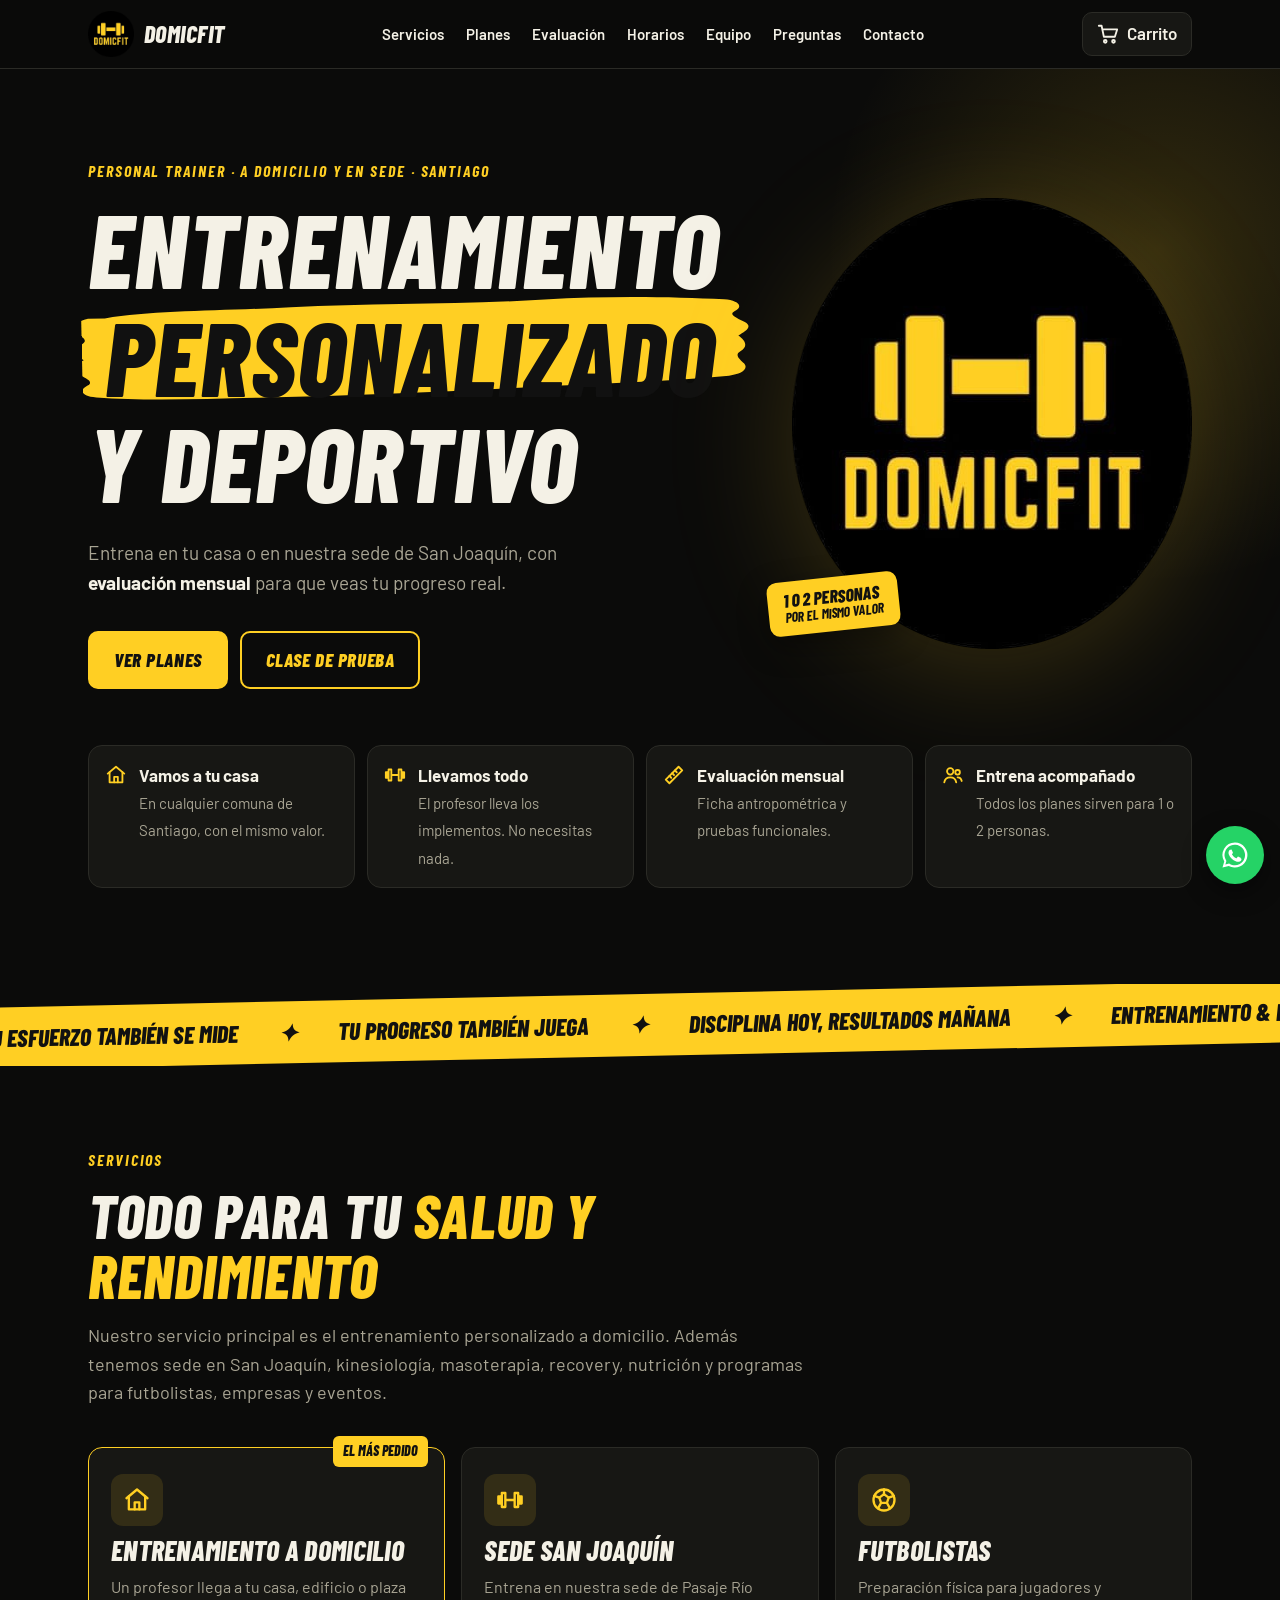
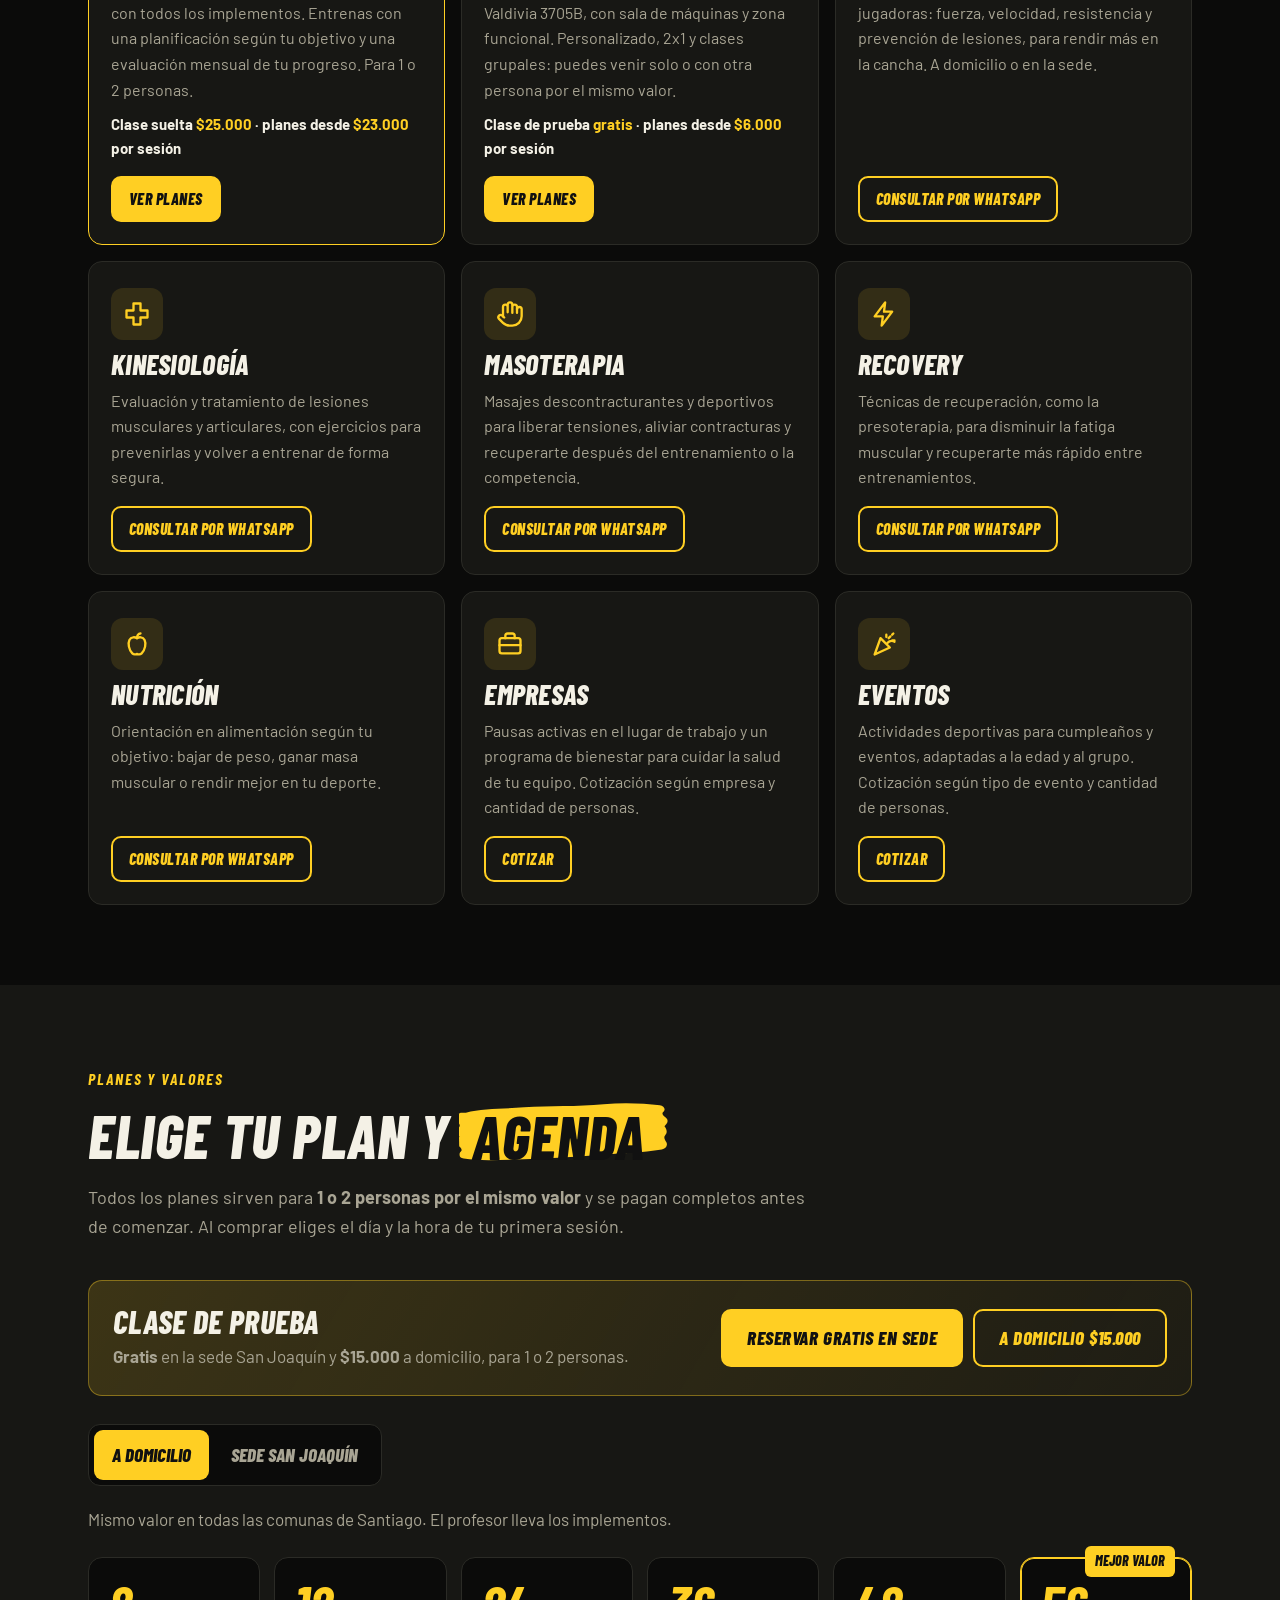
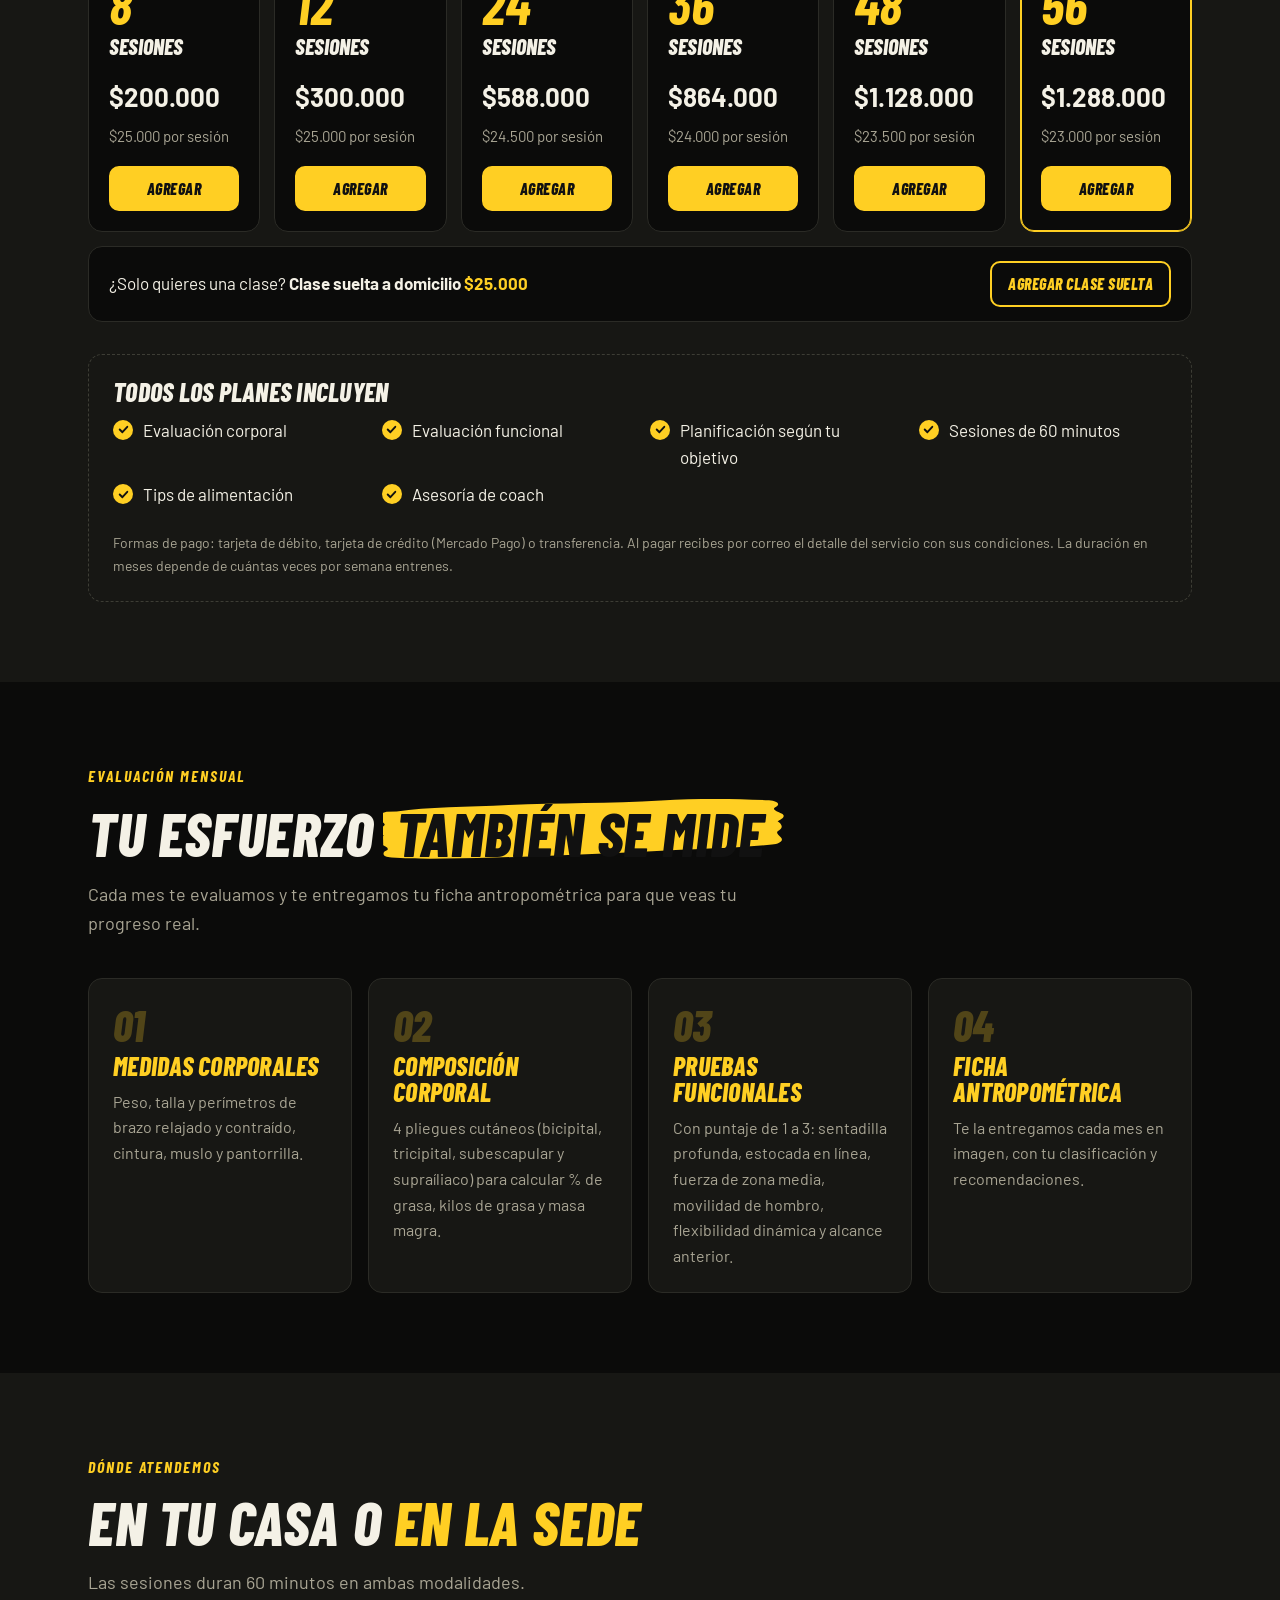
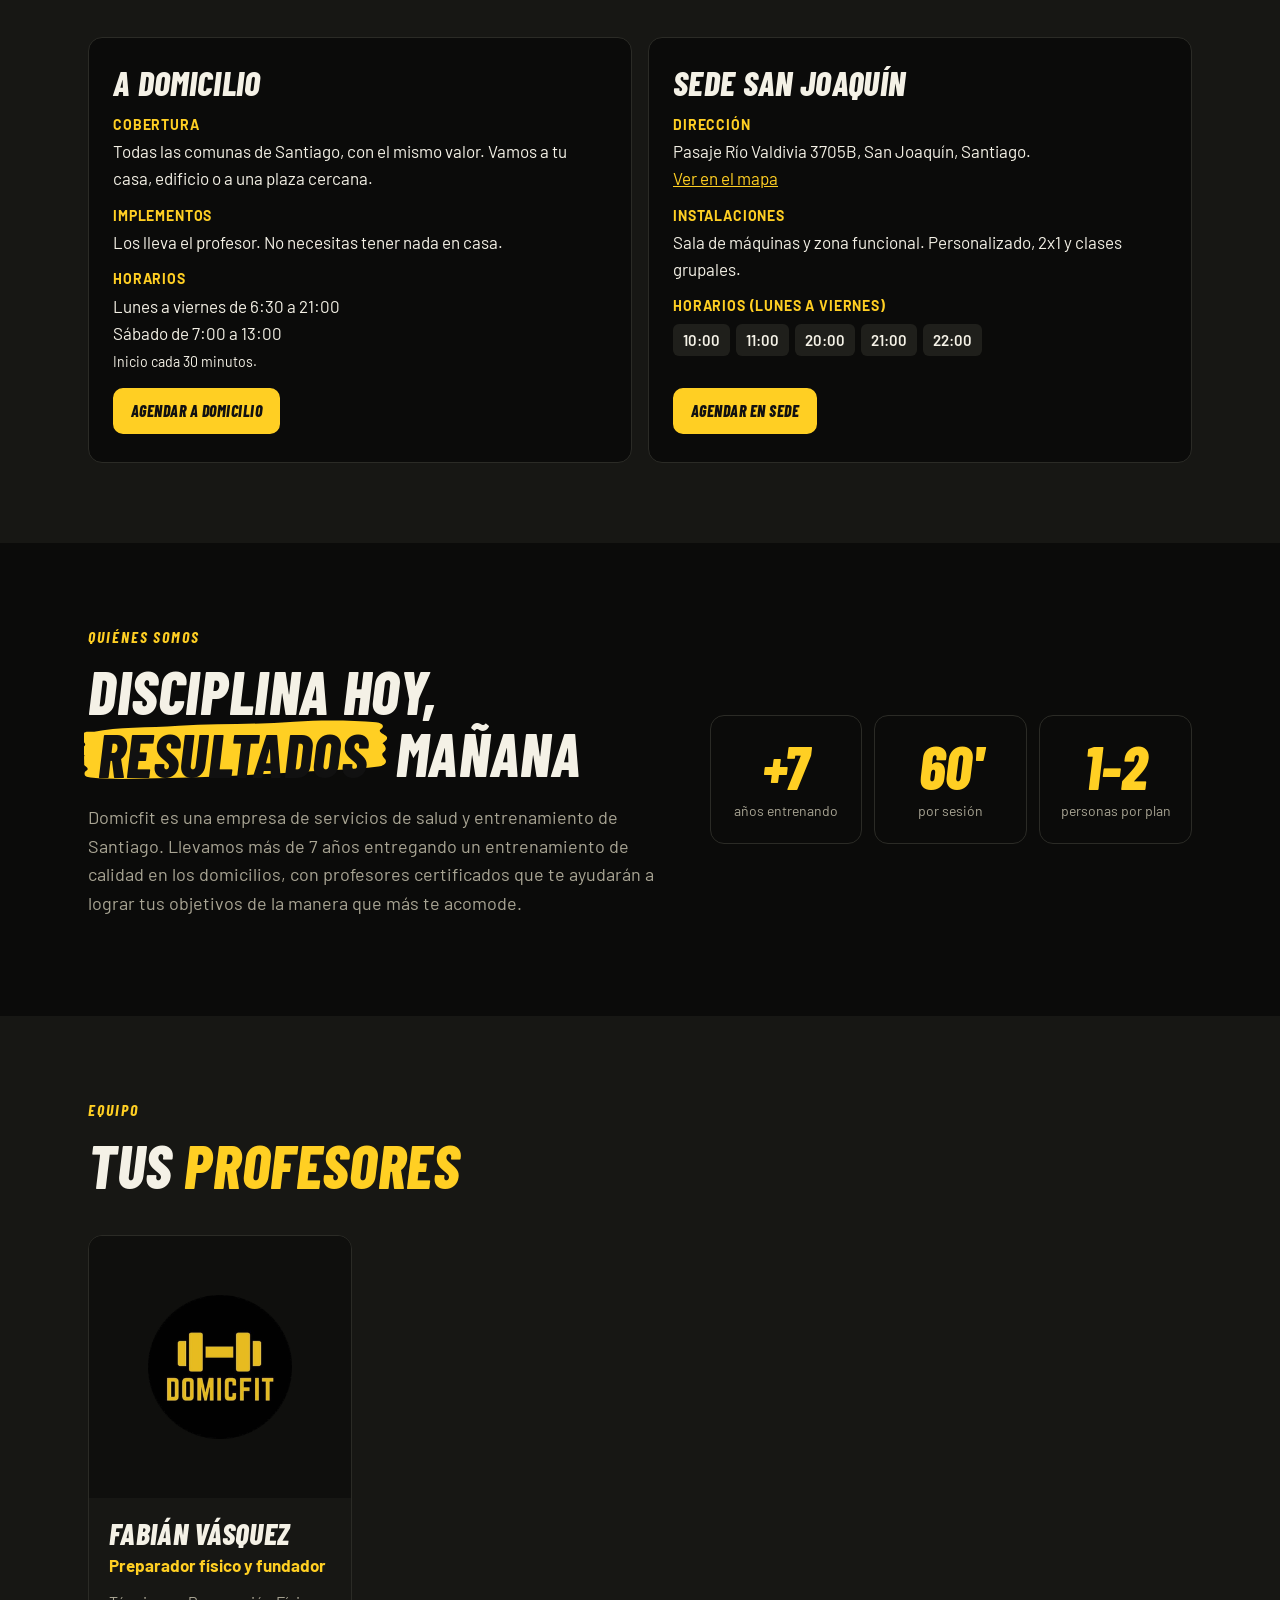
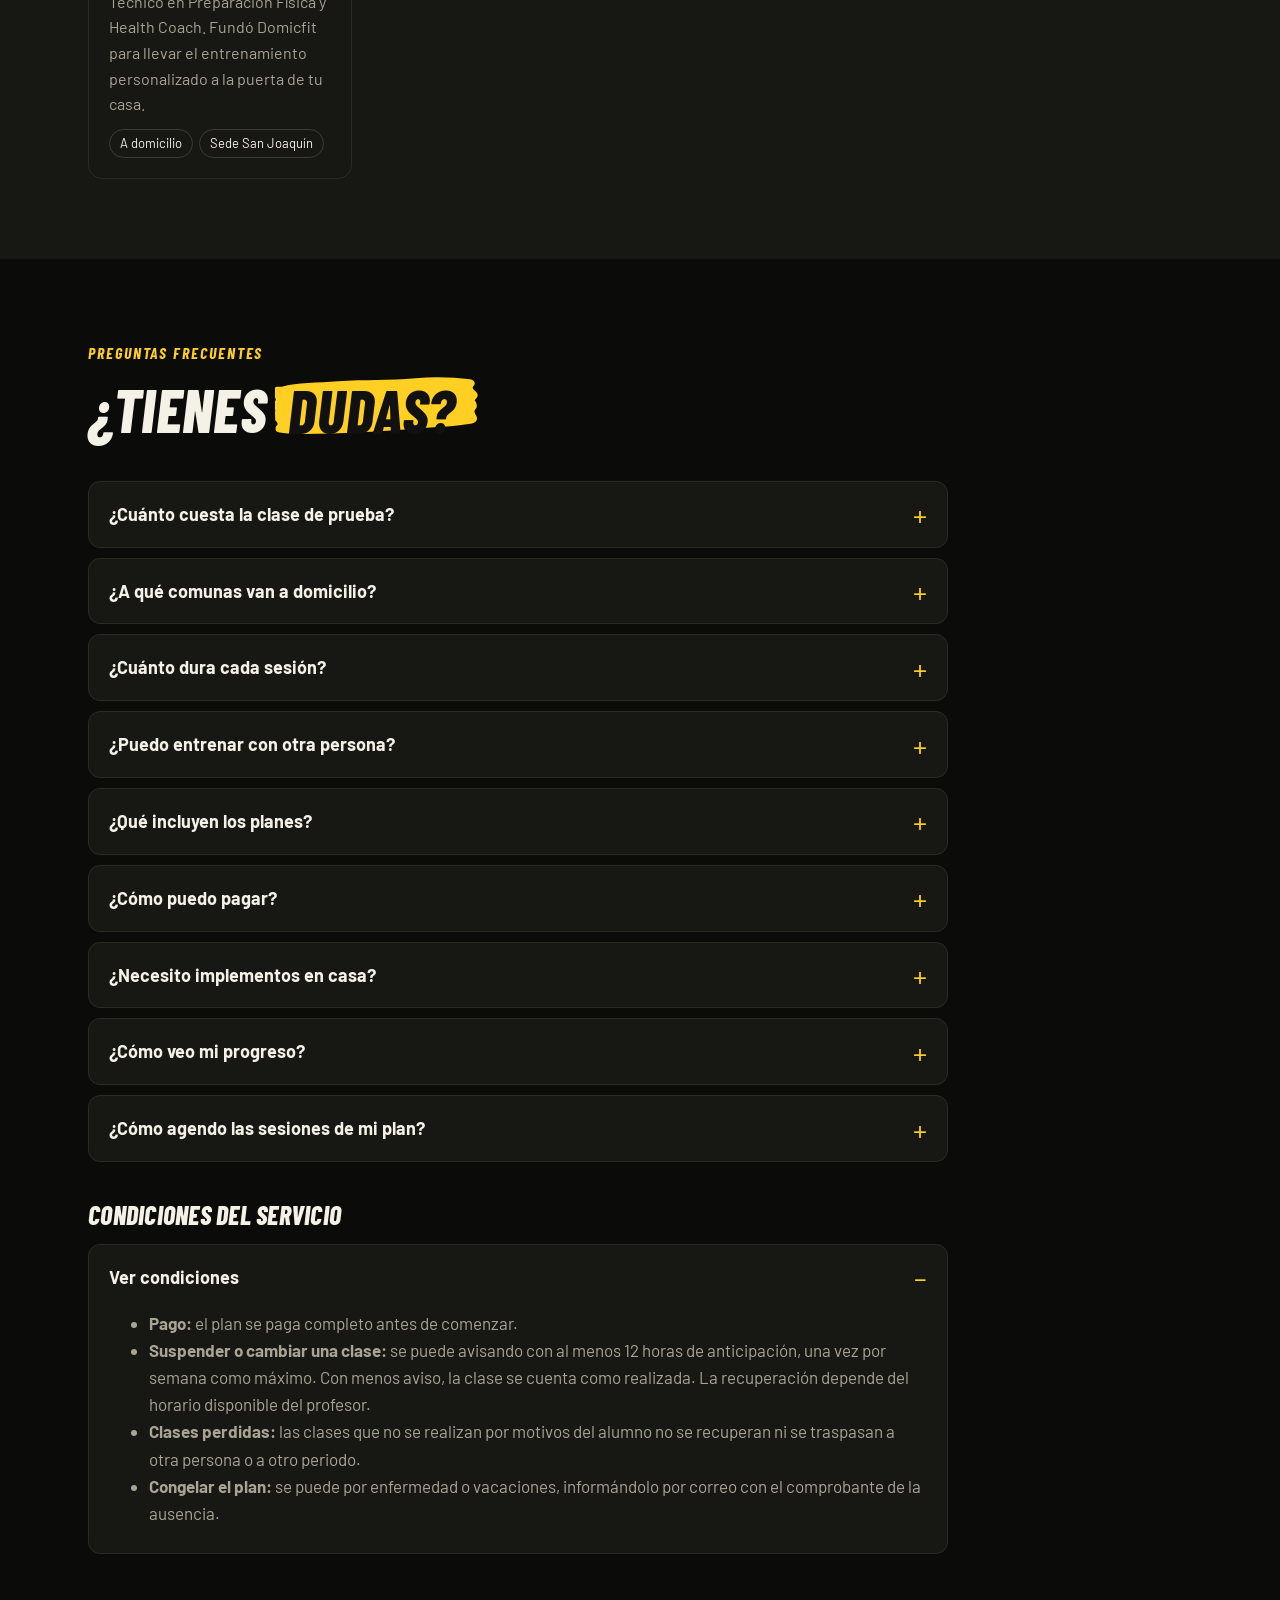
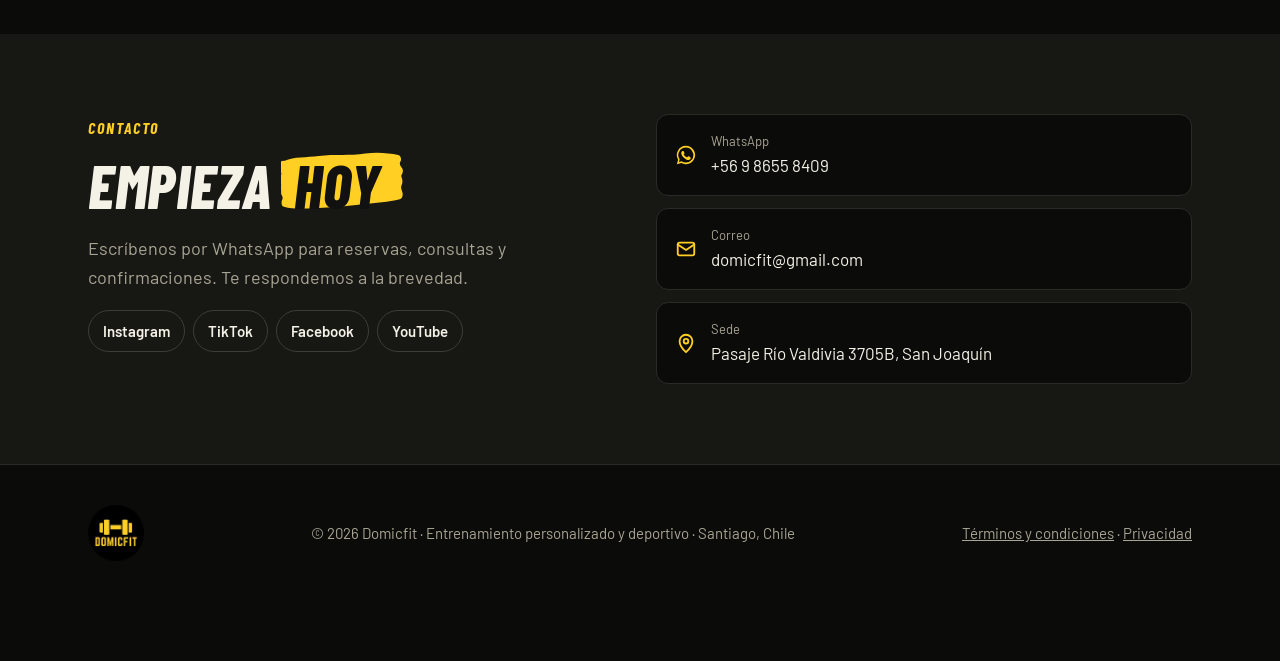
==== commit 6c101942: "Mejorar cómo se ve la página en Google y al compartir el link - Imagen para compartir por WhatsApp e" ====
--- a/public/index.html
+++ b/public/index.html
@@ -3,16 +3,64 @@
 <head>
   <meta charset="utf-8">
   <meta name="viewport" content="width=device-width, initial-scale=1">
-  <title>Domicfit | Entrenamiento personalizado a domicilio en Santiago</title>
-  <meta name="description" content="Entrenamiento personalizado y deportivo a domicilio en todas las comunas de Santiago o en nuestra sede de San Joaquín. Planes para 1 o 2 personas con evaluación mensual.">
+  <title>Domicfit | Personal trainer a domicilio en Santiago</title>
+  <meta name="description" content="Personal trainer a domicilio en todas las comunas de Santiago, o en nuestra sede de San Joaquín. Entrenamiento personalizado para 1 o 2 personas por el mismo valor, con evaluación mensual. Clase de prueba gratis en sede.">
+  <link rel="canonical" href="https://www.domicfit.cl/">
   <meta name="theme-color" content="#0B0B0A">
   <link rel="icon" type="image/png" href="assets/img/favicon.png">
   <link rel="apple-touch-icon" href="assets/img/apple-touch-icon.png">
+  <!-- Vista al compartir el link (WhatsApp, Instagram, Facebook) -->
   <meta property="og:type" content="website">
-  <meta property="og:title" content="Domicfit | Entrenamiento personalizado y deportivo">
-  <meta property="og:description" content="Entrena en tu casa o en nuestra sede de San Joaquín, con evaluación mensual para que veas tu progreso real.">
-  <meta property="og:image" content="https://www.domicfit.cl/assets/img/logo-domicfit.png">
+  <meta property="og:locale" content="es_CL">
+  <meta property="og:site_name" content="Domicfit">
+  <meta property="og:title" content="Domicfit | Personal trainer a domicilio en Santiago">
+  <meta property="og:description" content="Entrena en tu casa o en nuestra sede de San Joaquín, con evaluación mensual para que veas tu progreso real. 1 o 2 personas por el mismo valor.">
+  <meta property="og:image" content="https://www.domicfit.cl/assets/img/compartir.jpg">
+  <meta property="og:image:width" content="1200">
+  <meta property="og:image:height" content="630">
+  <meta property="og:image:alt" content="Domicfit: entrenamiento personalizado a domicilio en Santiago">
   <meta property="og:url" content="https://www.domicfit.cl/">
+  <meta name="twitter:card" content="summary_large_image">
+  <!-- Datos del negocio para Google -->
+  <script type="application/ld+json">
+  {
+    "@context": "https://schema.org",
+    "@type": "ExerciseGym",
+    "name": "Domicfit",
+    "description": "Entrenamiento personalizado y deportivo a domicilio en todas las comunas de Santiago y en sede San Joaquín. Kinesiología, masoterapia, recovery, nutrición y programas para futbolistas, empresas y eventos.",
+    "url": "https://www.domicfit.cl/",
+    "logo": "https://www.domicfit.cl/assets/img/logo-domicfit.png",
+    "image": "https://www.domicfit.cl/assets/img/compartir.jpg",
+    "telephone": "+56986558409",
+    "email": "domicfit@gmail.com",
+    "priceRange": "$$",
+    "currenciesAccepted": "CLP",
+    "paymentAccepted": "Tarjeta de débito, tarjeta de crédito, transferencia",
+    "address": {
+      "@type": "PostalAddress",
+      "streetAddress": "Pasaje Río Valdivia 3705B",
+      "addressLocality": "San Joaquín",
+      "addressRegion": "Región Metropolitana",
+      "addressCountry": "CL"
+    },
+    "areaServed": { "@type": "City", "name": "Santiago" },
+    "openingHoursSpecification": [
+      { "@type": "OpeningHoursSpecification", "dayOfWeek": ["Monday", "Tuesday", "Wednesday", "Thursday", "Friday"], "opens": "06:30", "closes": "23:00" },
+      { "@type": "OpeningHoursSpecification", "dayOfWeek": "Saturday", "opens": "07:00", "closes": "14:00" }
+    ],
+    "sameAs": [
+      "https://www.instagram.com/domicfit/",
+      "https://www.tiktok.com/@domicfit",
+      "https://www.facebook.com/domicfit",
+      "https://www.youtube.com/@domicfit"
+    ],
+    "makesOffer": [
+      { "@type": "Offer", "name": "Clase de prueba en sede San Joaquín", "price": "0", "priceCurrency": "CLP" },
+      { "@type": "Offer", "name": "Clase de prueba a domicilio", "price": "15000", "priceCurrency": "CLP" },
+      { "@type": "Offer", "name": "Clase suelta a domicilio", "price": "25000", "priceCurrency": "CLP" }
+    ]
+  }
+  </script>
   <link rel="preconnect" href="https://fonts.googleapis.com">
   <link rel="preconnect" href="https://fonts.gstatic.com" crossorigin>
   <link href="https://fonts.googleapis.com/css2?family=Barlow+Condensed:ital,wght@1,700;1,800&family=Barlow:wght@400;500;600;700&display=swap" rel="stylesheet">
@@ -84,7 +132,7 @@
     <div class="contenedor">
       <div class="portada__grid">
         <div>
-          <span class="antetitulo">Santiago · A domicilio y en sede</span>
+          <span class="antetitulo">Personal trainer · A domicilio y en sede · Santiago</span>
           <h1>
             <span class="linea">Entrenamiento</span>
             <span class="linea"><span class="pincel">personalizado</span></span>
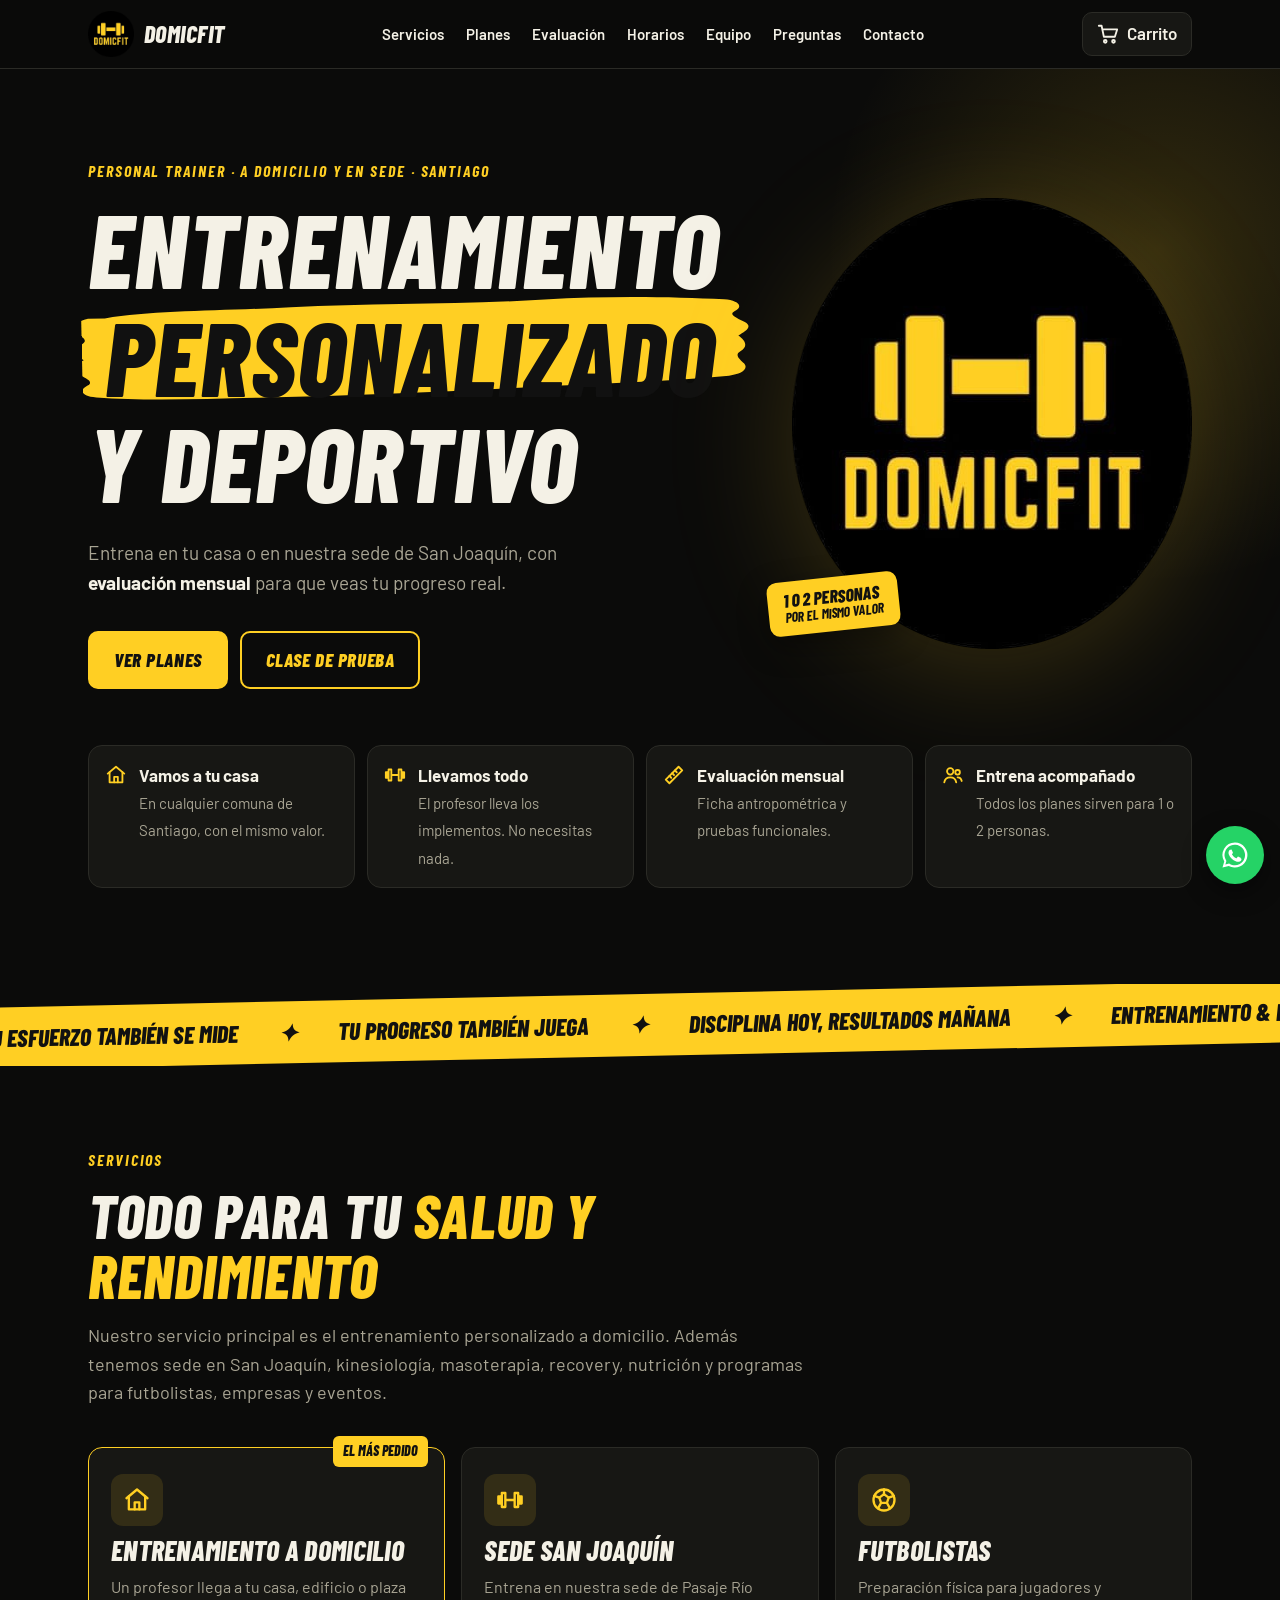
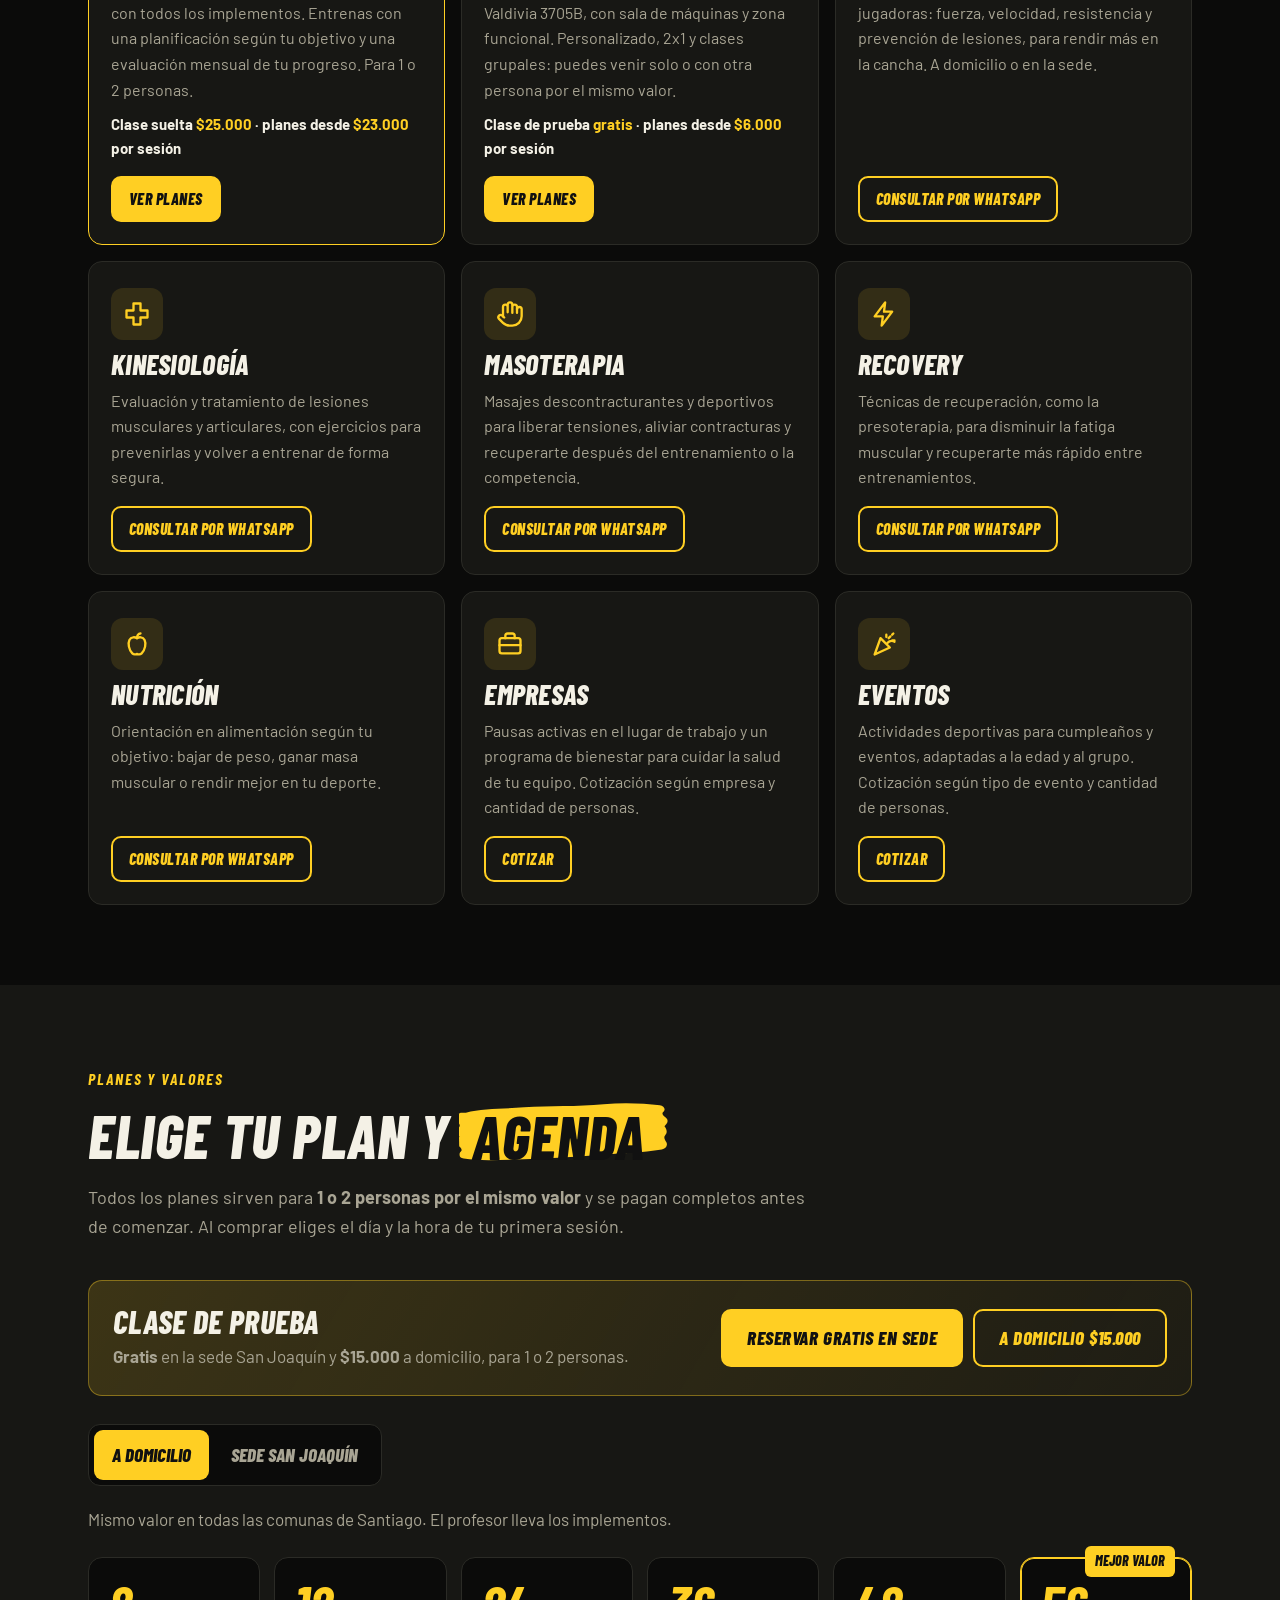
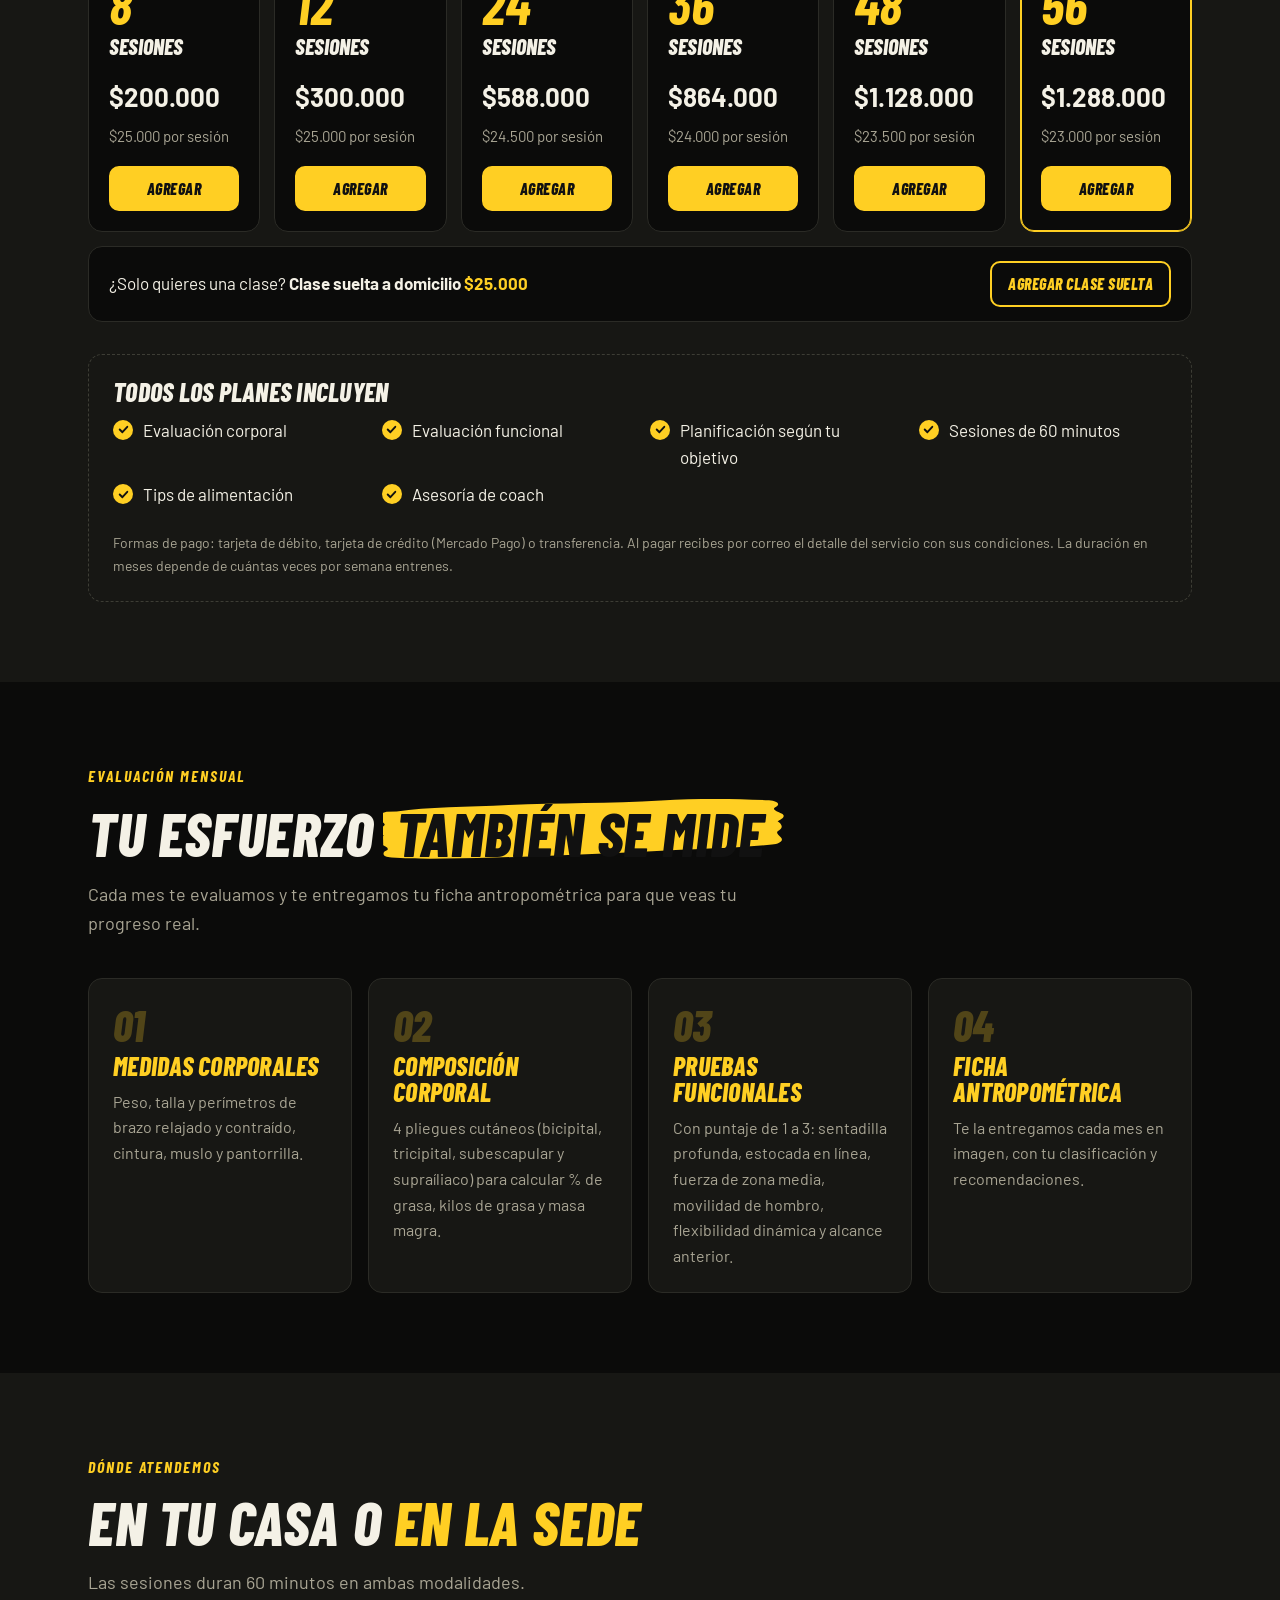
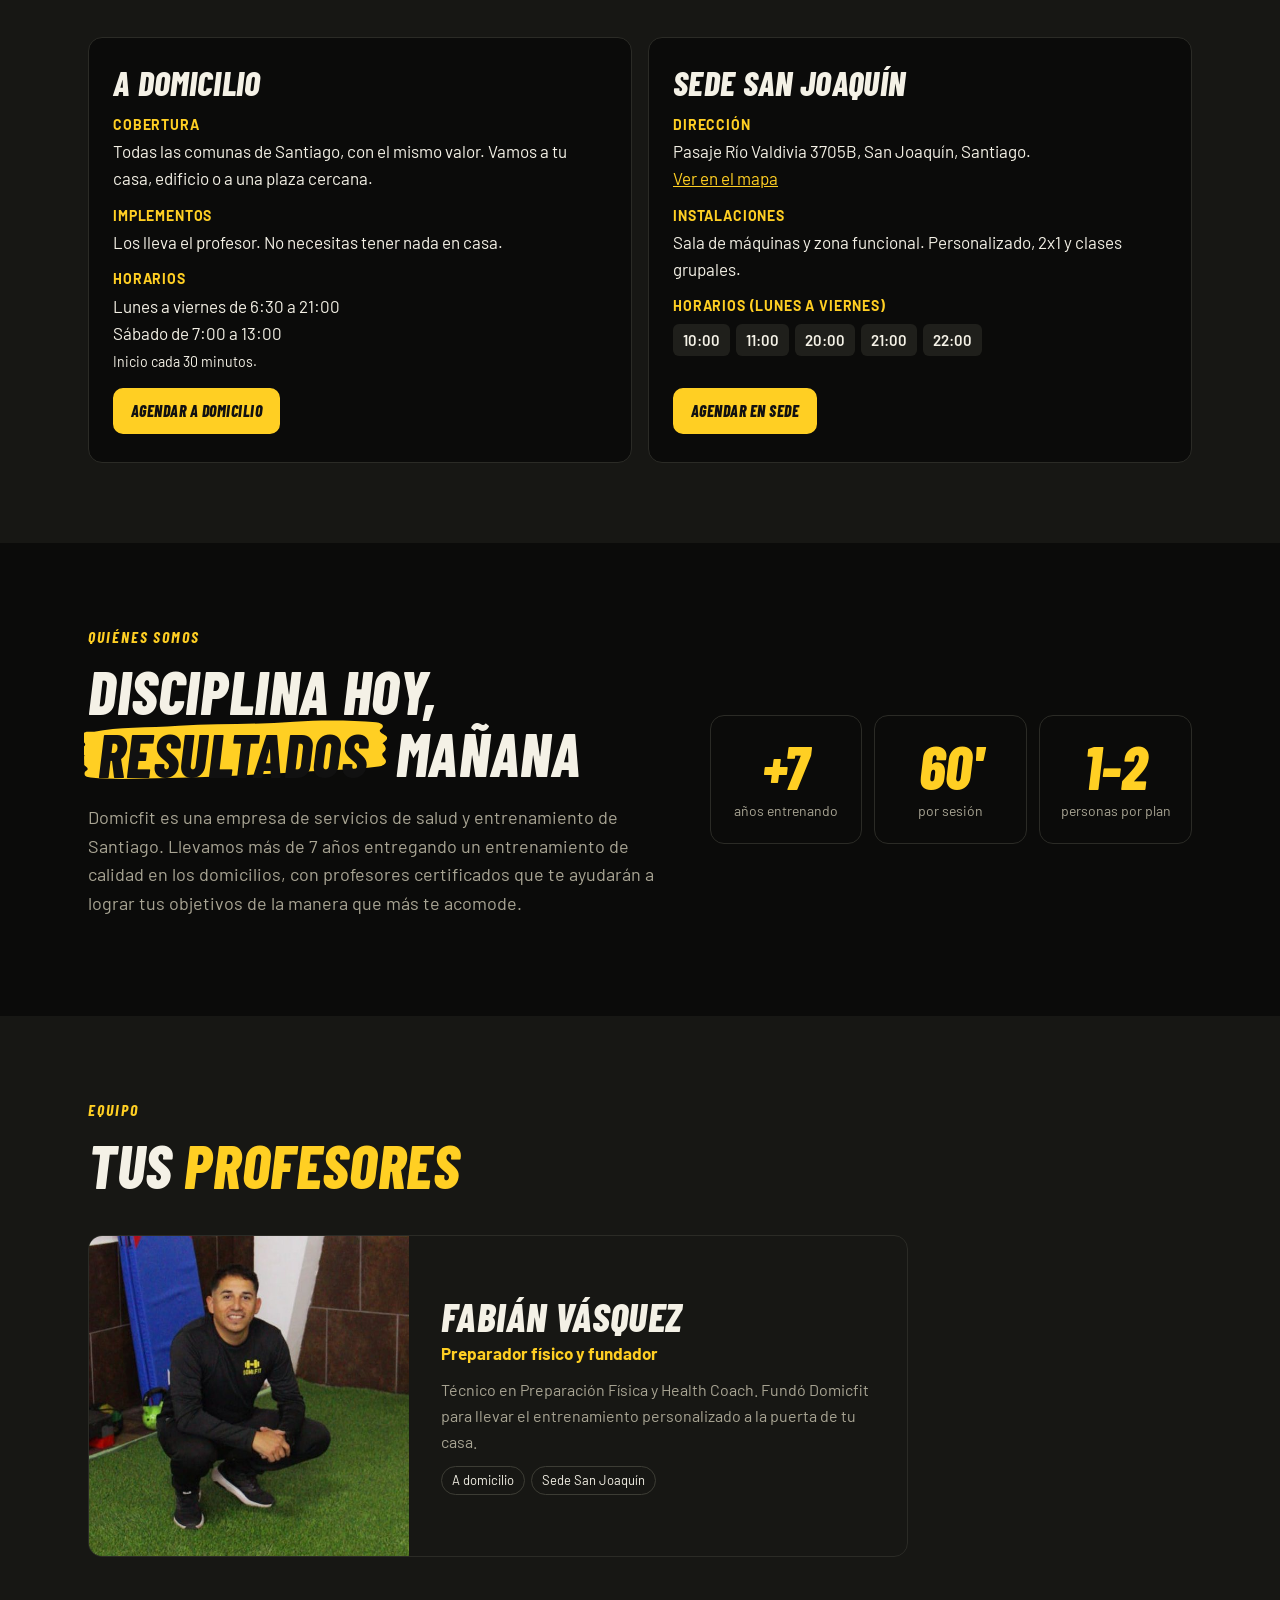
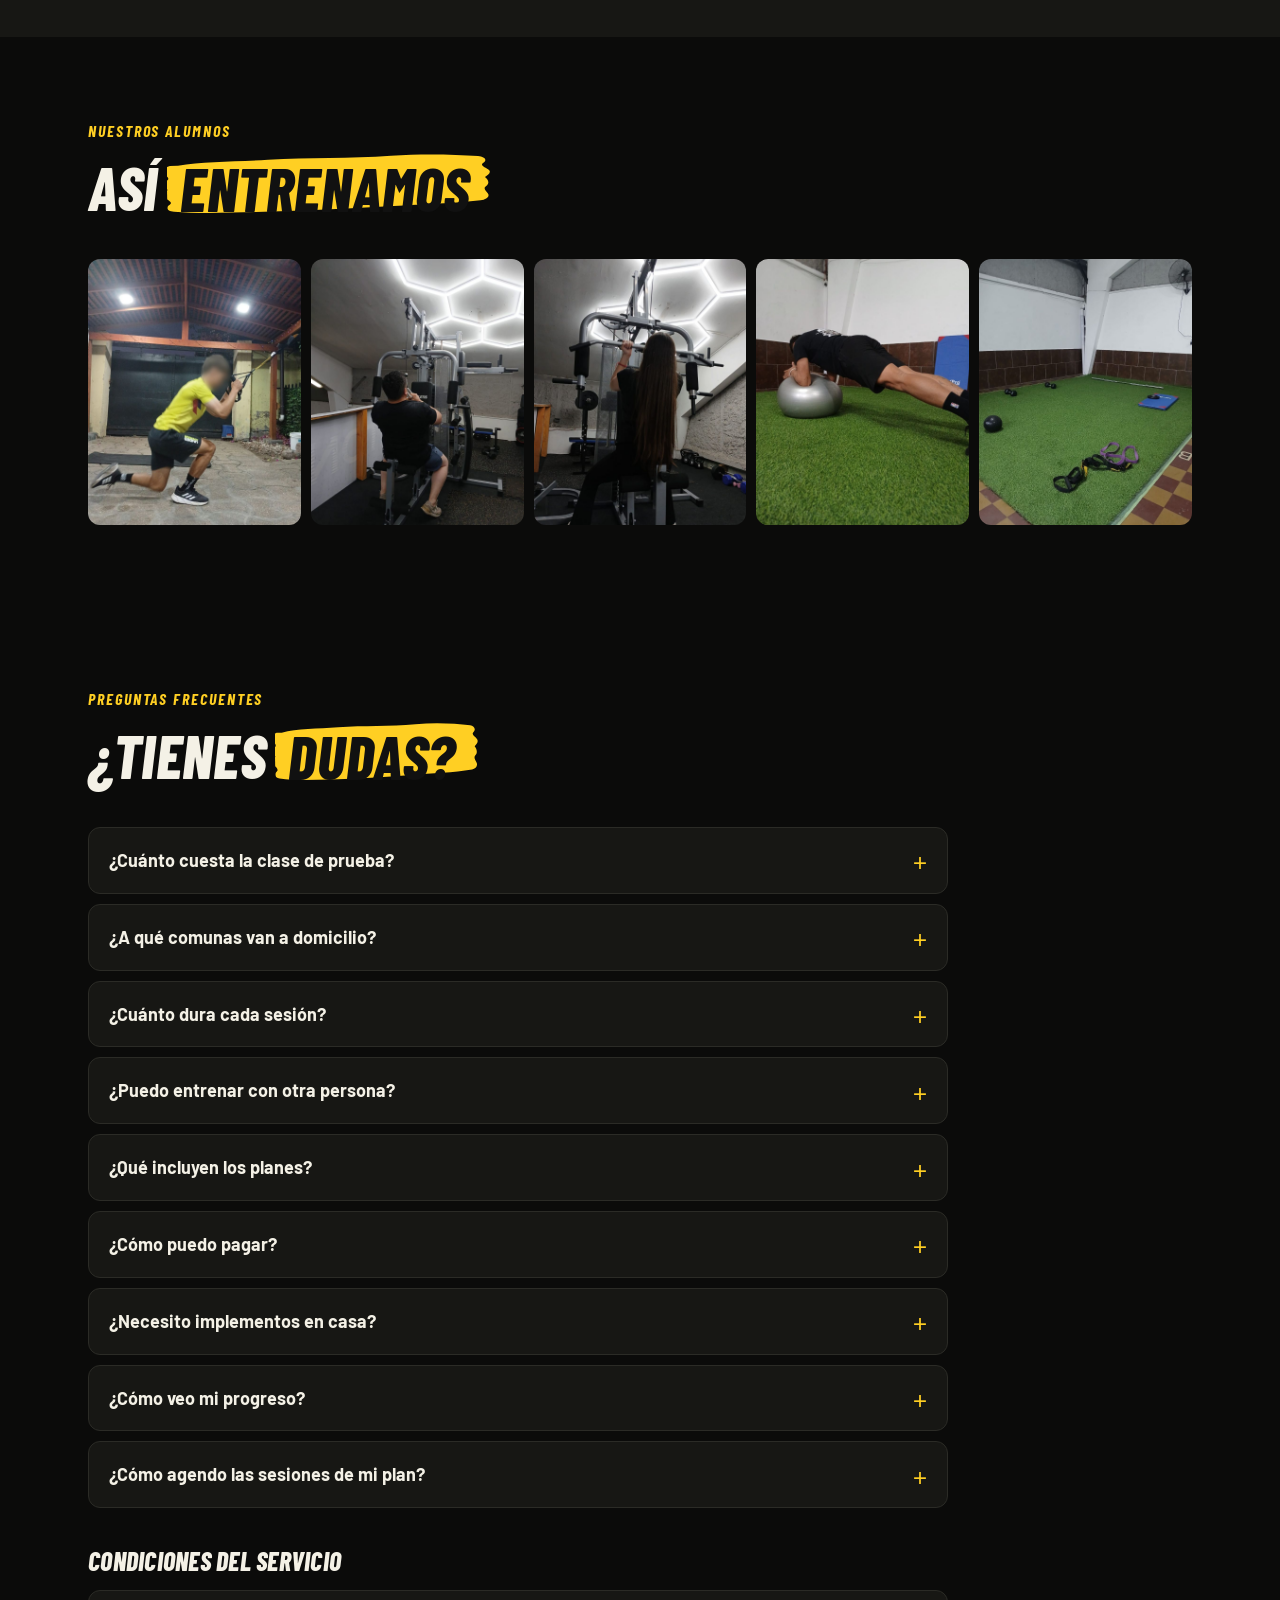
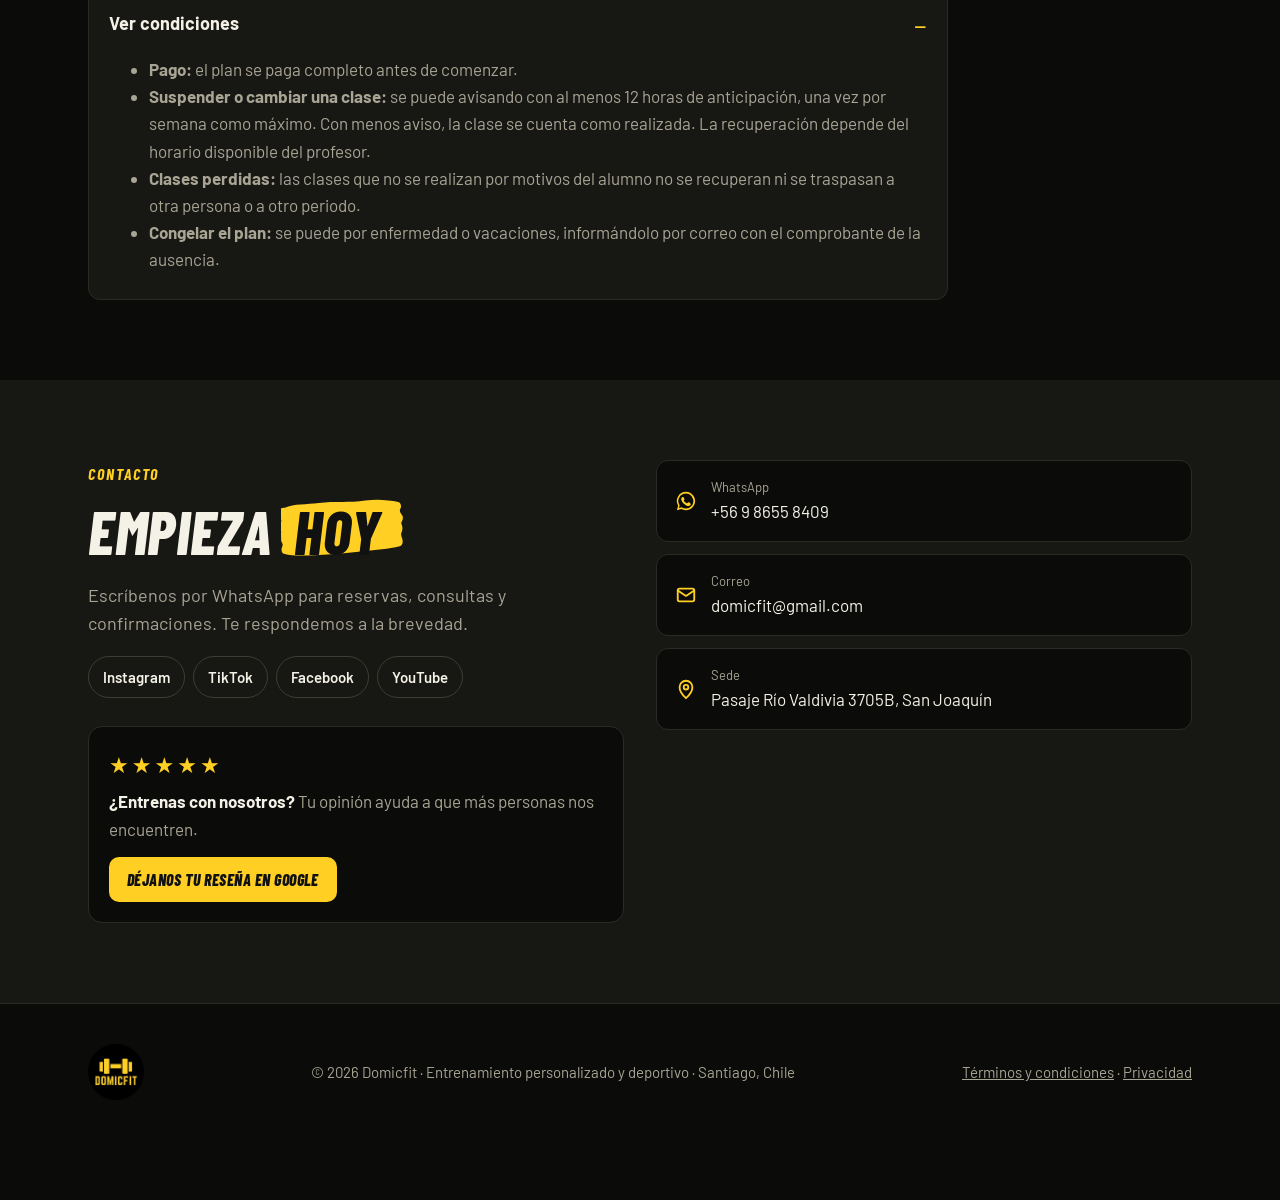
==== commit a2ff1330: "Agregar botón para dejar reseña en Google" ====
--- a/public/index.html
+++ b/public/index.html
@@ -3,7 +3,7 @@
 <head>
   <meta charset="utf-8">
   <meta name="viewport" content="width=device-width, initial-scale=1">
-  <title>Domicfit | Personal trainer a domicilio en Santiago</title>
+  <title>Domicfit | Personal trainer a domicilio y en sede en Santiago</title>
   <meta name="description" content="Personal trainer a domicilio en todas las comunas de Santiago, o en nuestra sede de San Joaquín. Entrenamiento personalizado para 1 o 2 personas por el mismo valor, con evaluación mensual. Clase de prueba gratis en sede.">
   <link rel="canonical" href="https://www.domicfit.cl/">
   <meta name="theme-color" content="#0B0B0A">
@@ -13,12 +13,12 @@
   <meta property="og:type" content="website">
   <meta property="og:locale" content="es_CL">
   <meta property="og:site_name" content="Domicfit">
-  <meta property="og:title" content="Domicfit | Personal trainer a domicilio en Santiago">
-  <meta property="og:description" content="Entrena en tu casa o en nuestra sede de San Joaquín, con evaluación mensual para que veas tu progreso real. 1 o 2 personas por el mismo valor.">
+  <meta property="og:title" content="Domicfit | Entrenamiento personalizado y deportivo">
+  <meta property="og:description" content="Entrena en tu casa, en cualquier comuna de Santiago, o en nuestra sede de San Joaquín, con evaluación mensual para que veas tu progreso real. 1 o 2 personas por el mismo valor.">
   <meta property="og:image" content="https://www.domicfit.cl/assets/img/compartir.jpg">
   <meta property="og:image:width" content="1200">
   <meta property="og:image:height" content="630">
-  <meta property="og:image:alt" content="Domicfit: entrenamiento personalizado a domicilio en Santiago">
+  <meta property="og:image:alt" content="Domicfit: entrenamiento personalizado y deportivo, a domicilio en Santiago y en sede San Joaquín">
   <meta property="og:url" content="https://www.domicfit.cl/">
   <meta name="twitter:card" content="summary_large_image">
   <!-- Datos del negocio para Google -->
@@ -448,6 +448,11 @@
           <a href="https://www.facebook.com/domicfit" target="_blank" rel="noopener">Facebook</a>
           <a href="https://www.youtube.com/@domicfit" target="_blank" rel="noopener">YouTube</a>
         </div>
+        <div class="resena">
+          <div class="resena__estrellas" aria-hidden="true">★★★★★</div>
+          <p><strong>¿Entrenas con nosotros?</strong> Tu opinión ayuda a que más personas nos encuentren.</p>
+          <a class="boton boton--chico" href="https://g.page/r/CXuXqTlA1bPTEAI/review" target="_blank" rel="noopener">Déjanos tu reseña en Google</a>
+        </div>
       </div>
       <div class="contacto__datos">
         <a class="dato" data-whatsapp="Hola Domicfit, quiero más información."><svg class="icono"><use href="#i-whatsapp"/></svg><div><small>WhatsApp</small>+56 9 8655 8409</div></a>
--- a/public/assets/css/styles.css
+++ b/public/assets/css/styles.css
@@ -190,6 +190,12 @@
 .profe__cargo { color: var(--amarillo); font-weight: 700; margin: 4px 0 10px; }
 .profe__datos p { color: var(--gris); margin: 0 0 10px; font-size: 16px; }
 .profe__datos ul { margin: 0; padding-left: 18px; color: var(--gris); font-size: 15px; }
+@media (min-width: 720px) {
+  .profe:only-child { grid-column: 1 / -1; display: grid; grid-template-columns: 320px 1fr; max-width: 820px; }
+  .profe:only-child .profe__foto { aspect-ratio: auto; height: 100%; min-height: 320px; }
+  .profe:only-child .profe__datos { padding: 32px; align-self: center; }
+  .profe:only-child .profe__datos h3 { font-size: 40px; }
+}
 .chips { display: flex; flex-wrap: wrap; gap: 6px; margin-top: 12px; }
 .chips span { font-size: 13px; padding: 3px 10px; border-radius: 99px; border: 1px solid #3d3d35; color: var(--texto); }
 
@@ -203,8 +209,9 @@
 @media (min-width: 900px) { .nosotros { grid-template-columns: 1.1fr .9fr; } }
 
 /* ============ Galería y testimonios ============ */
-.galeria { display: grid; gap: 10px; grid-template-columns: repeat(auto-fill, minmax(220px, 1fr)); }
+.galeria { display: grid; gap: 10px; grid-template-columns: repeat(auto-fit, minmax(180px, 1fr)); }
 .galeria img { width: 100%; aspect-ratio: 4 / 5; object-fit: cover; border-radius: 12px; }
+@media (max-width: 520px) { .galeria { grid-template-columns: 1fr 1fr; gap: 8px; } .galeria img { border-radius: 10px; } .galeria img:first-child:nth-last-child(odd) { grid-column: 1 / -1; aspect-ratio: 1; } }
 .grid-testimonios { display: grid; gap: 16px; grid-template-columns: repeat(auto-fill, minmax(280px, 1fr)); }
 .testimonio { margin: 0; padding: 24px; background: var(--fondo); border: 1px solid var(--borde); border-radius: var(--radio); }
 .testimonio blockquote { margin: 0 0 14px; font-size: 17px; }
@@ -234,6 +241,10 @@
 .redes a { padding: 8px 14px; border-radius: 99px; border: 1px solid #3d3d35; color: var(--texto); text-decoration: none; font-weight: 600; font-size: 15px; }
 .redes a:hover { border-color: var(--amarillo); color: var(--amarillo); }
 @media (min-width: 900px) { .contacto { grid-template-columns: 1fr 1fr; } }
+.resena { margin-top: 28px; padding: 20px; border: 1px solid var(--borde); border-radius: var(--radio); background: var(--fondo); }
+.resena__estrellas { color: var(--amarillo); font-size: 22px; letter-spacing: 3px; }
+.resena p { margin: 6px 0 14px; color: var(--gris); }
+.resena p strong { color: var(--texto); }
 
 /* ============ Pie ============ */
 .pie { padding: 40px 0 100px; border-top: 1px solid var(--borde); color: var(--gris); font-size: 15px; }
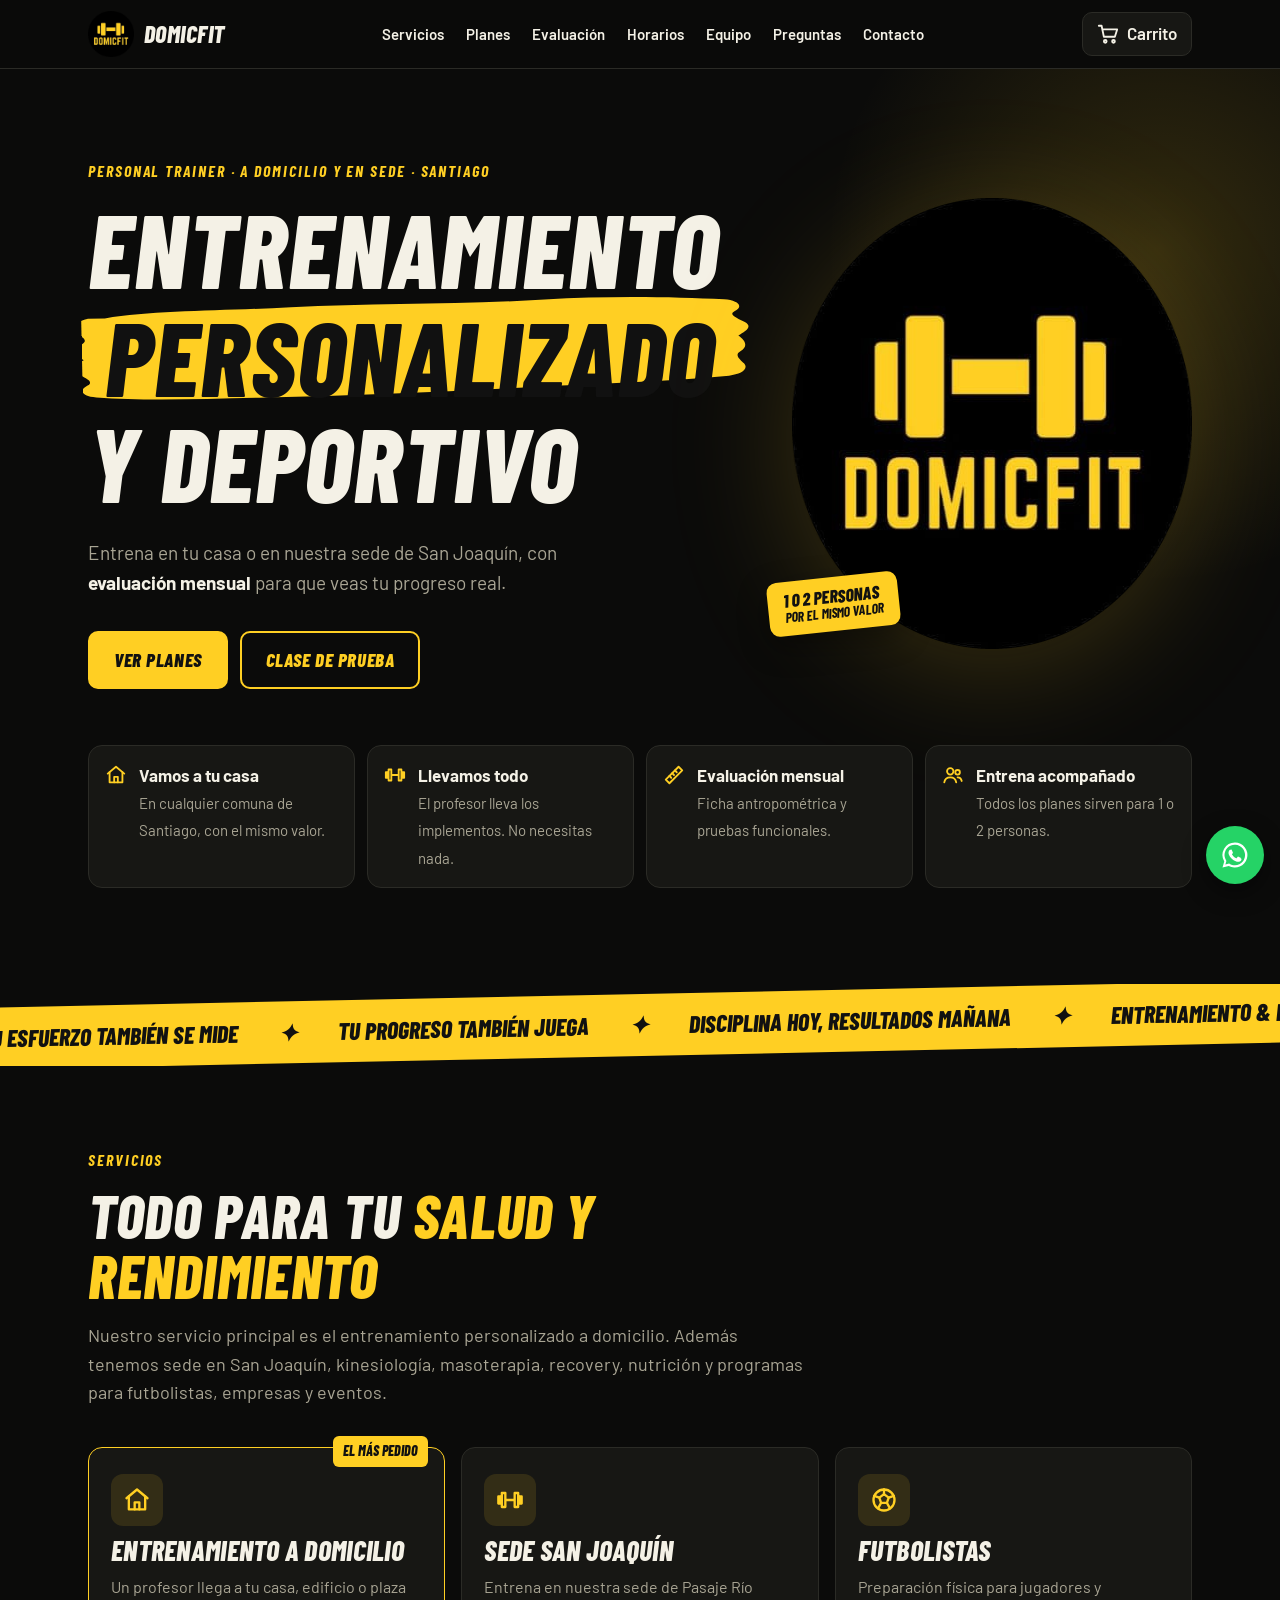
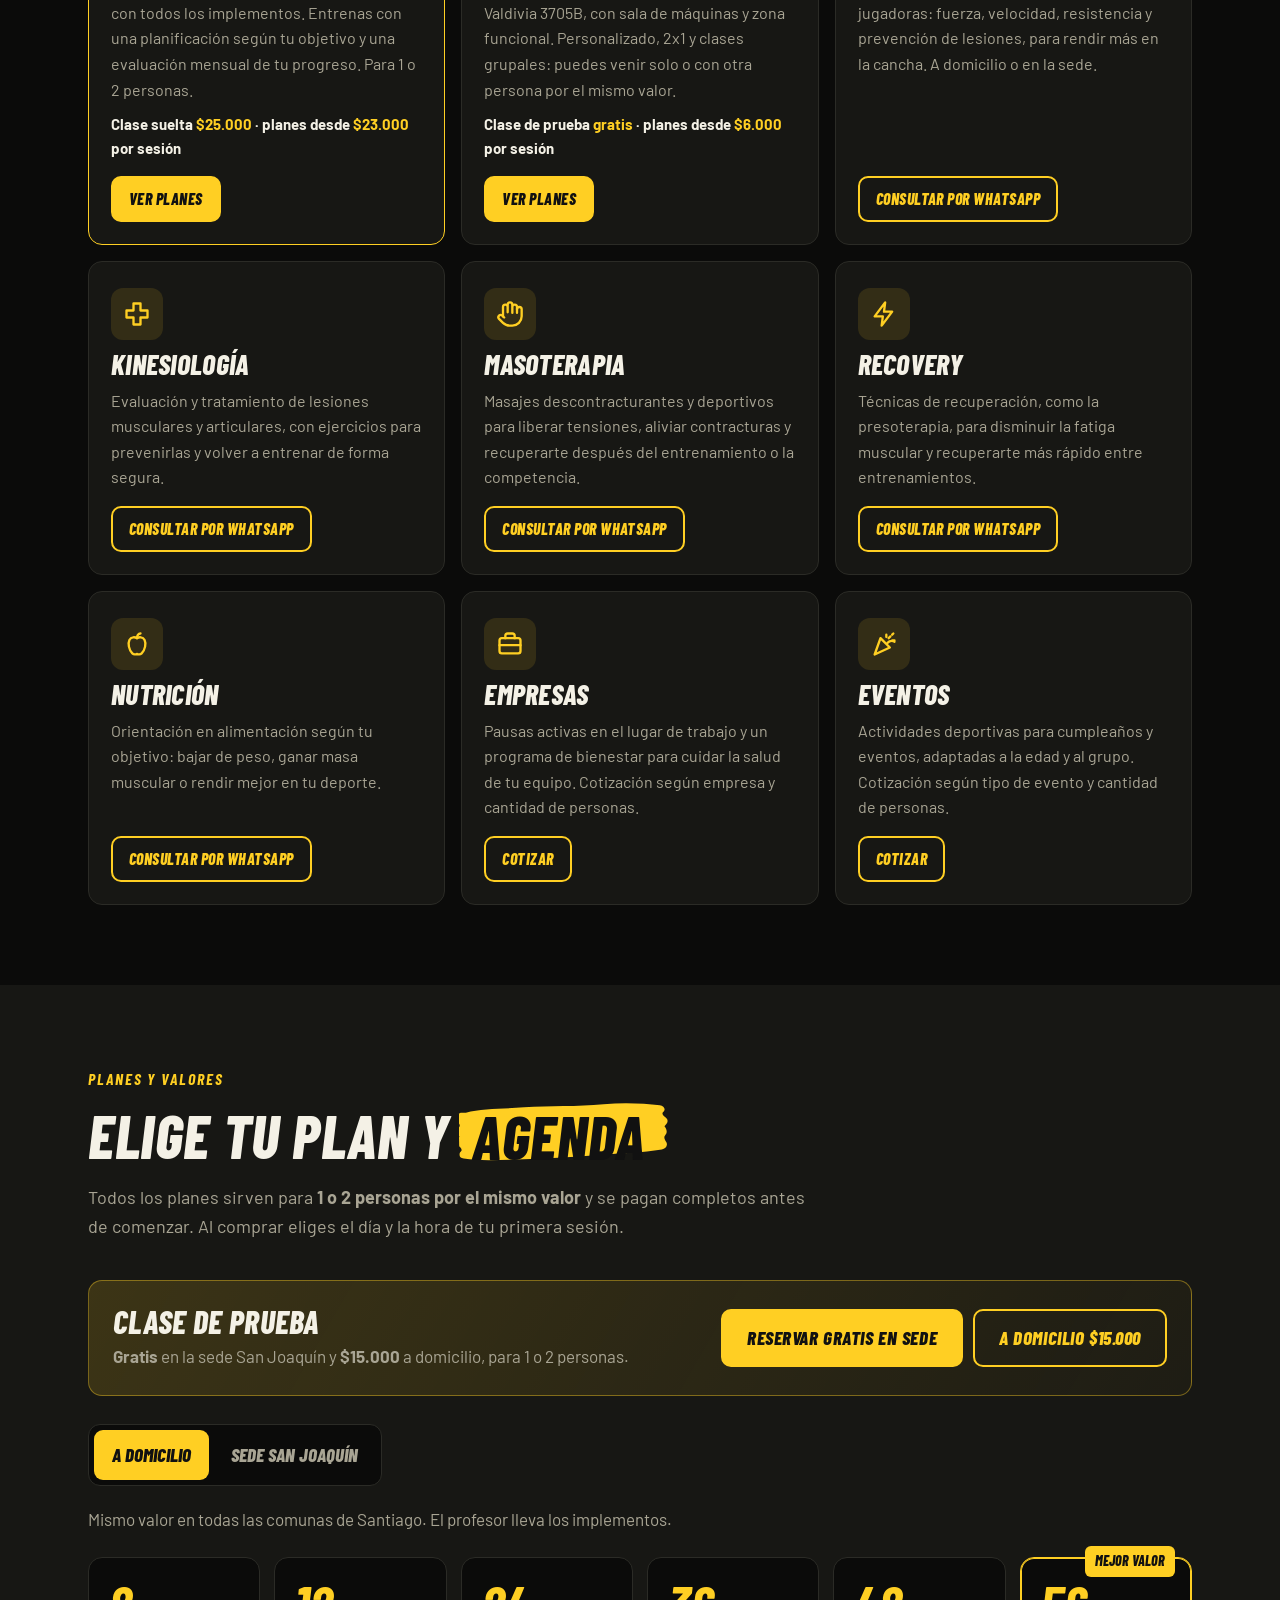
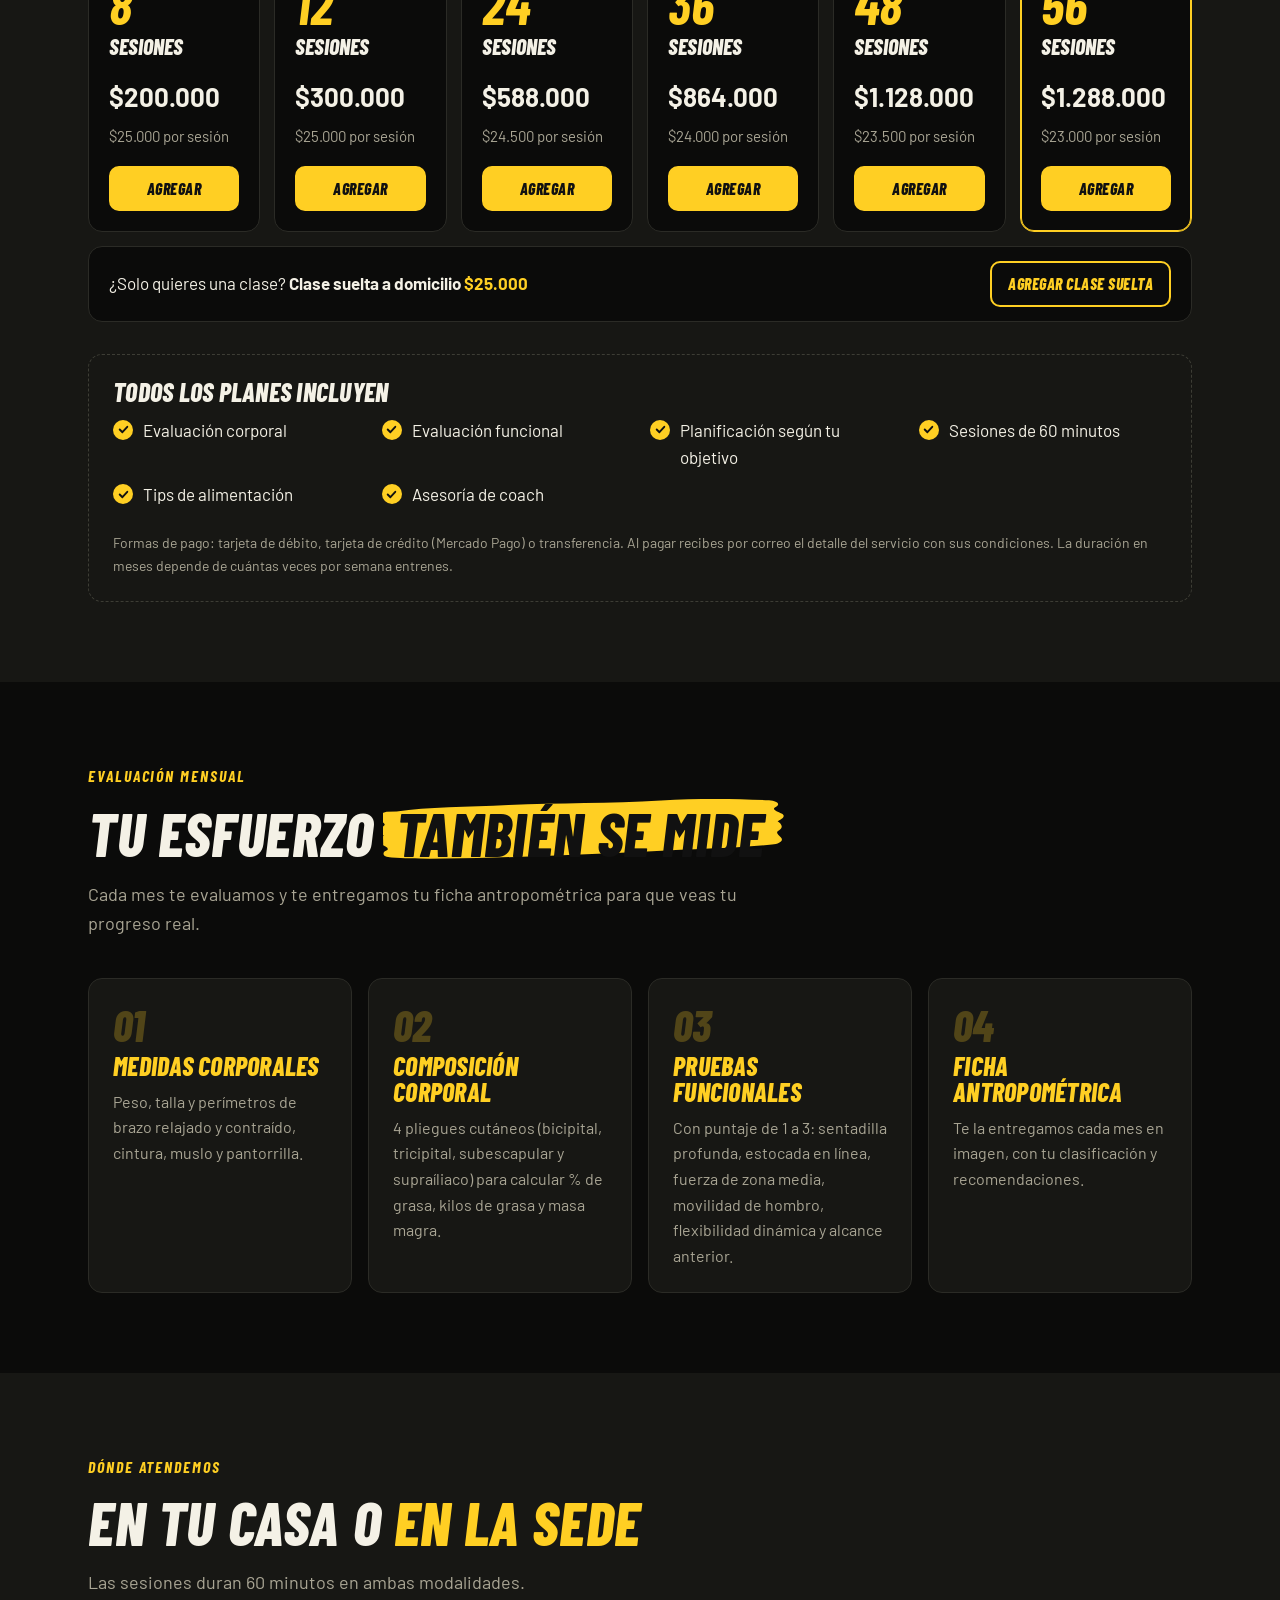
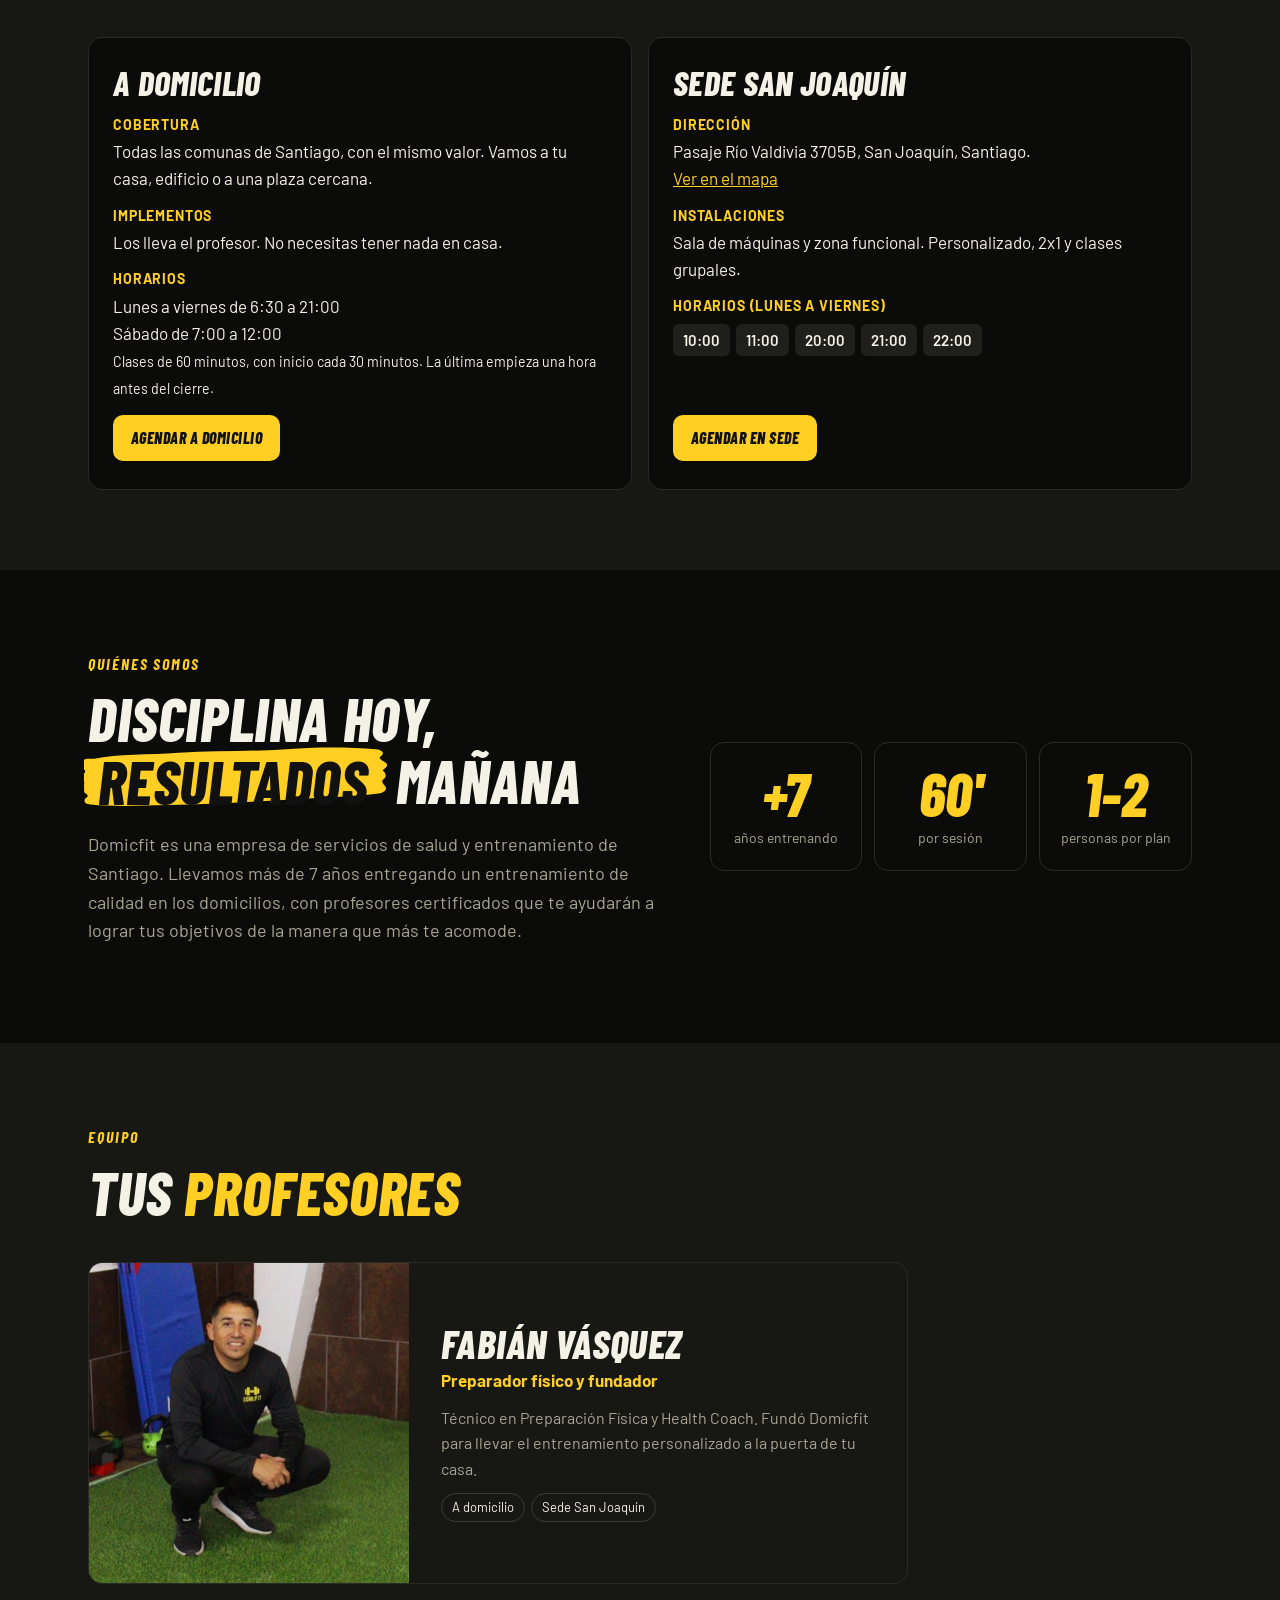
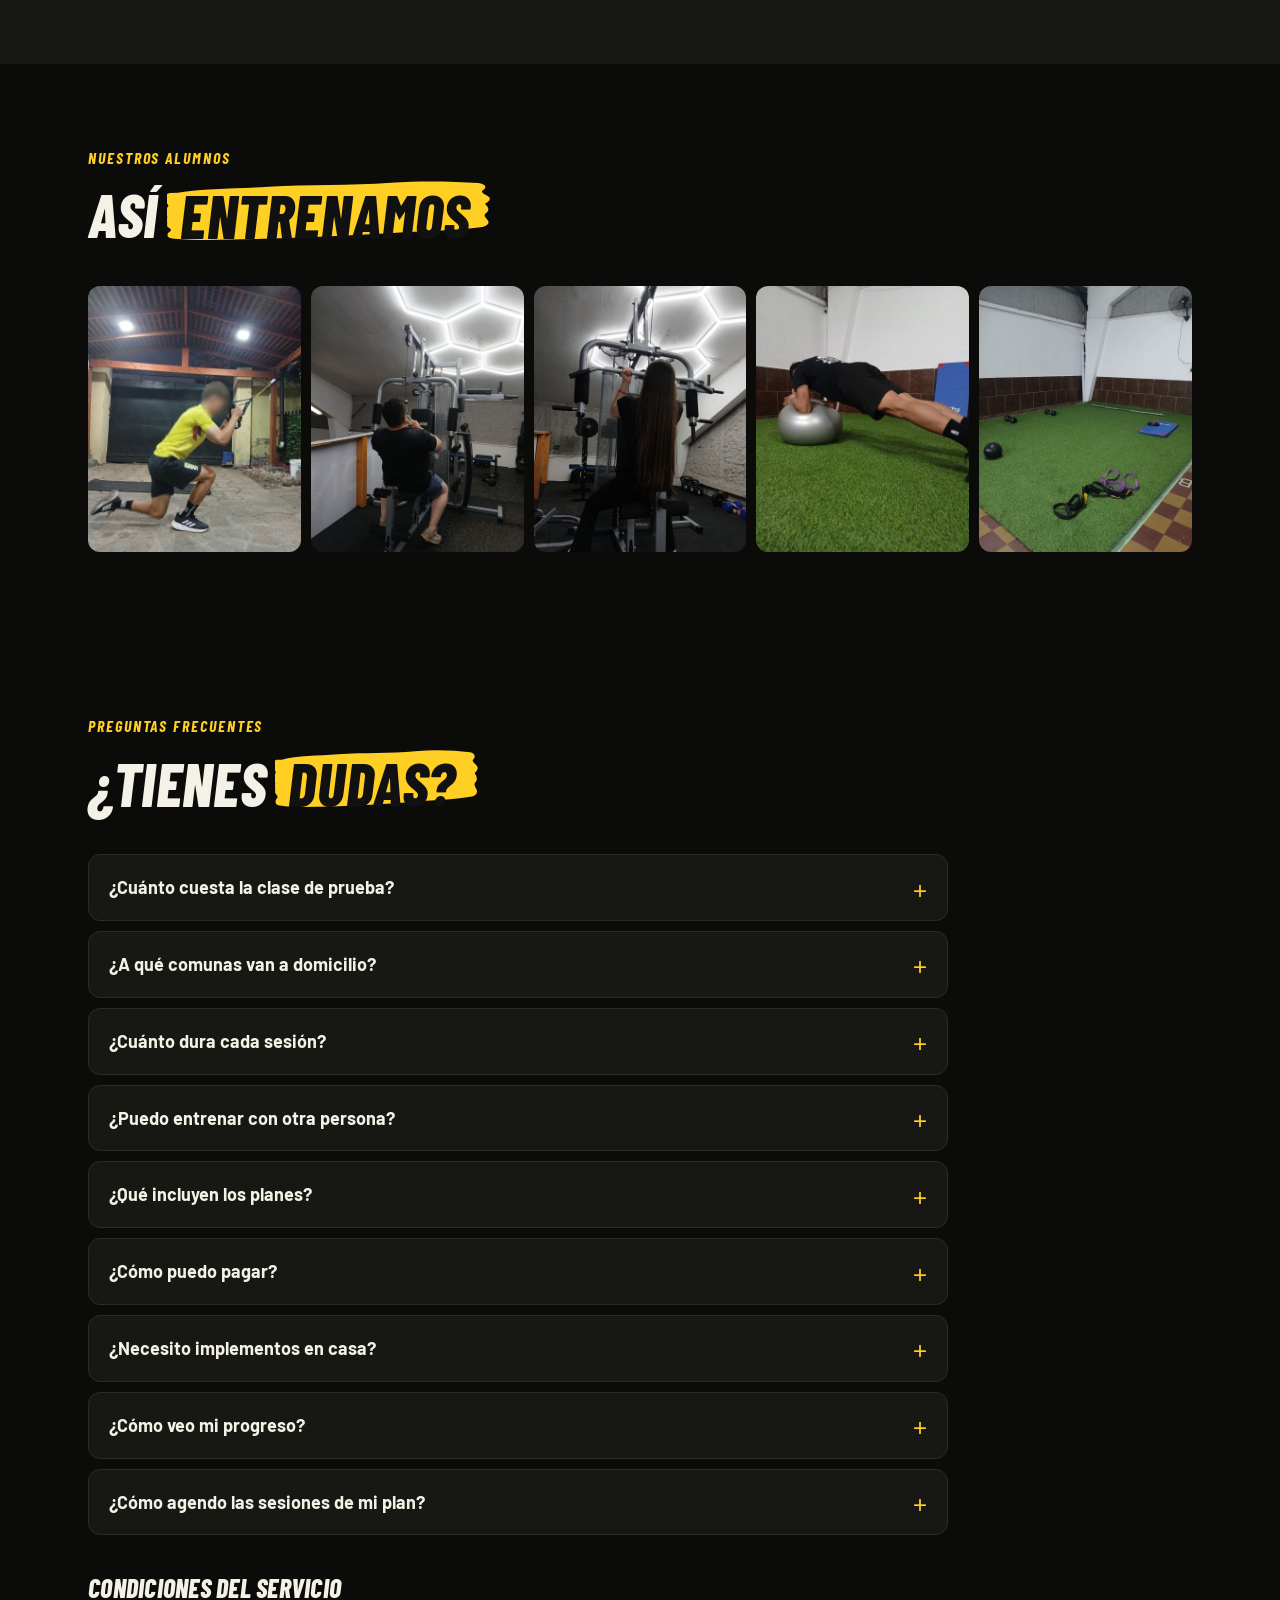
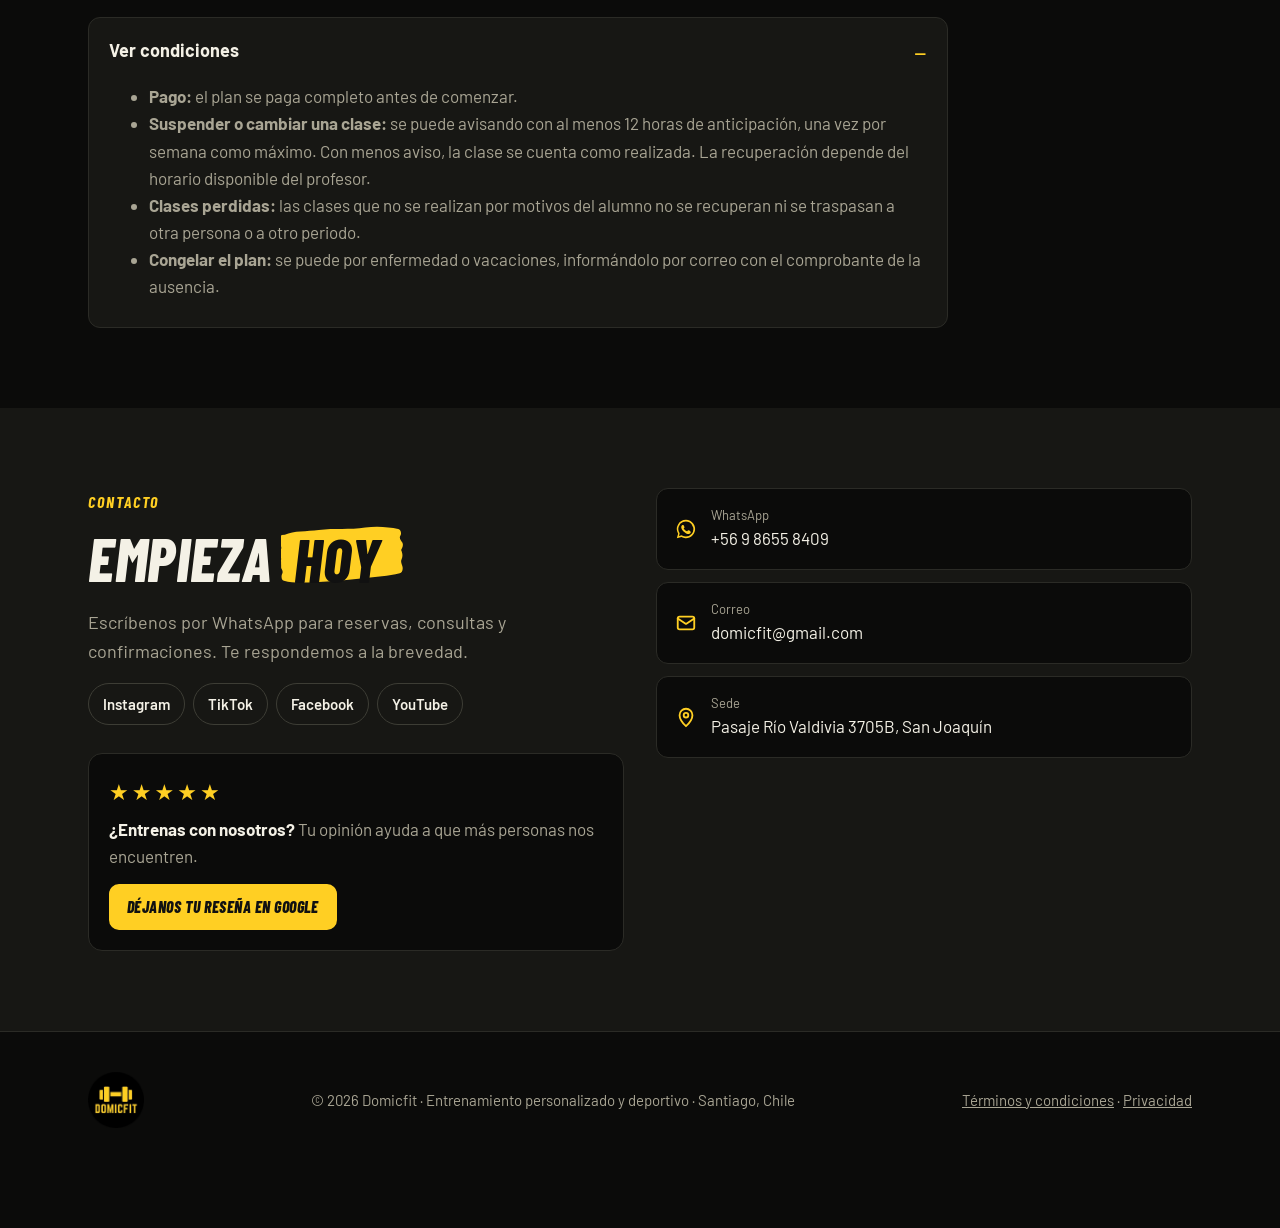
==== commit 2e86d42e: "Ajustar el horario a domicilio: cierra a las 21:00 en la semana y a las 12:00 el sábado La última cl" ====
--- a/public/index.html
+++ b/public/index.html
@@ -46,7 +46,7 @@
     "areaServed": { "@type": "City", "name": "Santiago" },
     "openingHoursSpecification": [
       { "@type": "OpeningHoursSpecification", "dayOfWeek": ["Monday", "Tuesday", "Wednesday", "Thursday", "Friday"], "opens": "06:30", "closes": "23:00" },
-      { "@type": "OpeningHoursSpecification", "dayOfWeek": "Saturday", "opens": "07:00", "closes": "14:00" }
+      { "@type": "OpeningHoursSpecification", "dayOfWeek": "Saturday", "opens": "07:00", "closes": "12:00" }
     ],
     "sameAs": [
       "https://www.instagram.com/domicfit/",
@@ -334,7 +334,7 @@
           <dl>
             <div><dt>Cobertura</dt><dd>Todas las comunas de Santiago, con el mismo valor. Vamos a tu casa, edificio o a una plaza cercana.</dd></div>
             <div><dt>Implementos</dt><dd>Los lleva el profesor. No necesitas tener nada en casa.</dd></div>
-            <div><dt>Horarios</dt><dd>Lunes a viernes de 6:30 a 21:00<br>Sábado de 7:00 a 13:00<br><small>Inicio cada 30 minutos.</small></dd></div>
+            <div><dt>Horarios</dt><dd>Lunes a viernes de 6:30 a 21:00<br>Sábado de 7:00 a 12:00<br><small>Clases de 60 minutos, con inicio cada 30 minutos. La última empieza una hora antes del cierre.</small></dd></div>
           </dl>
           <a href="#planes" class="boton boton--chico" data-ir-pestana="domicilio">Agendar a domicilio</a>
         </article>
